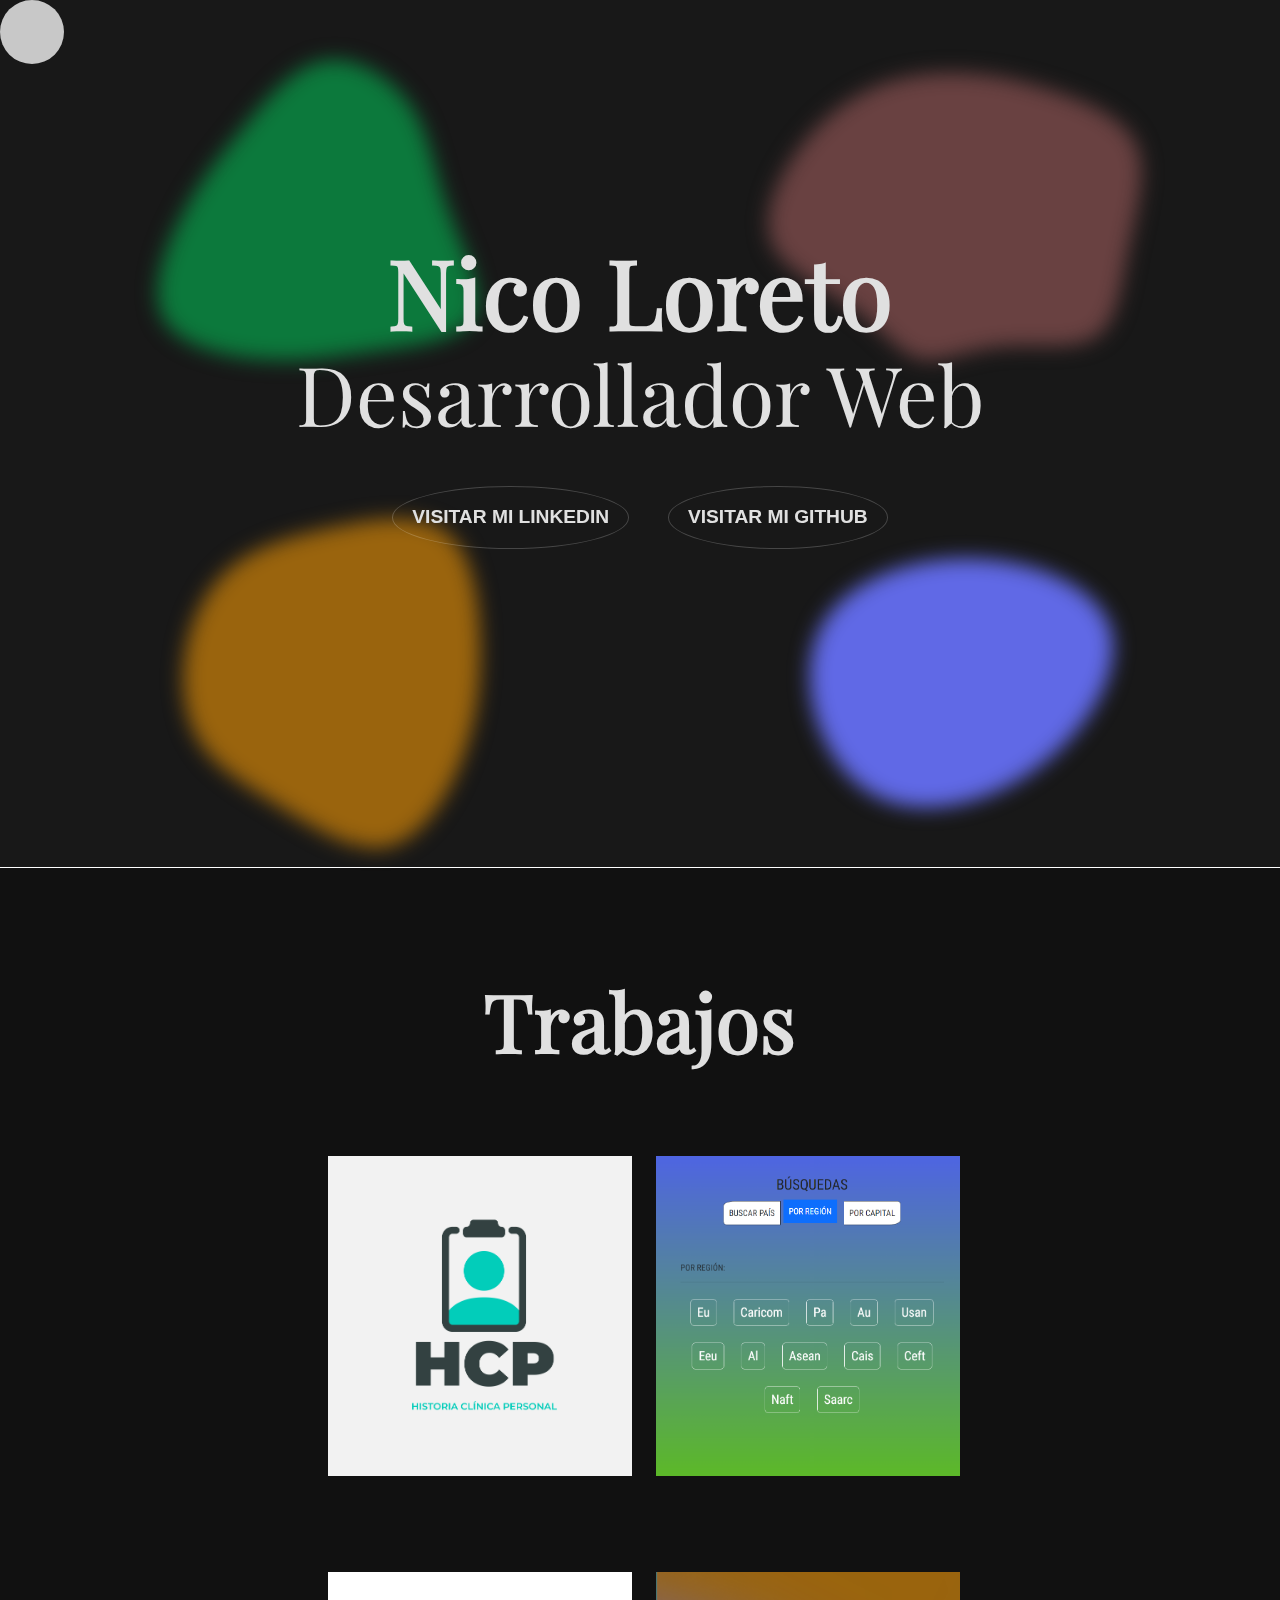
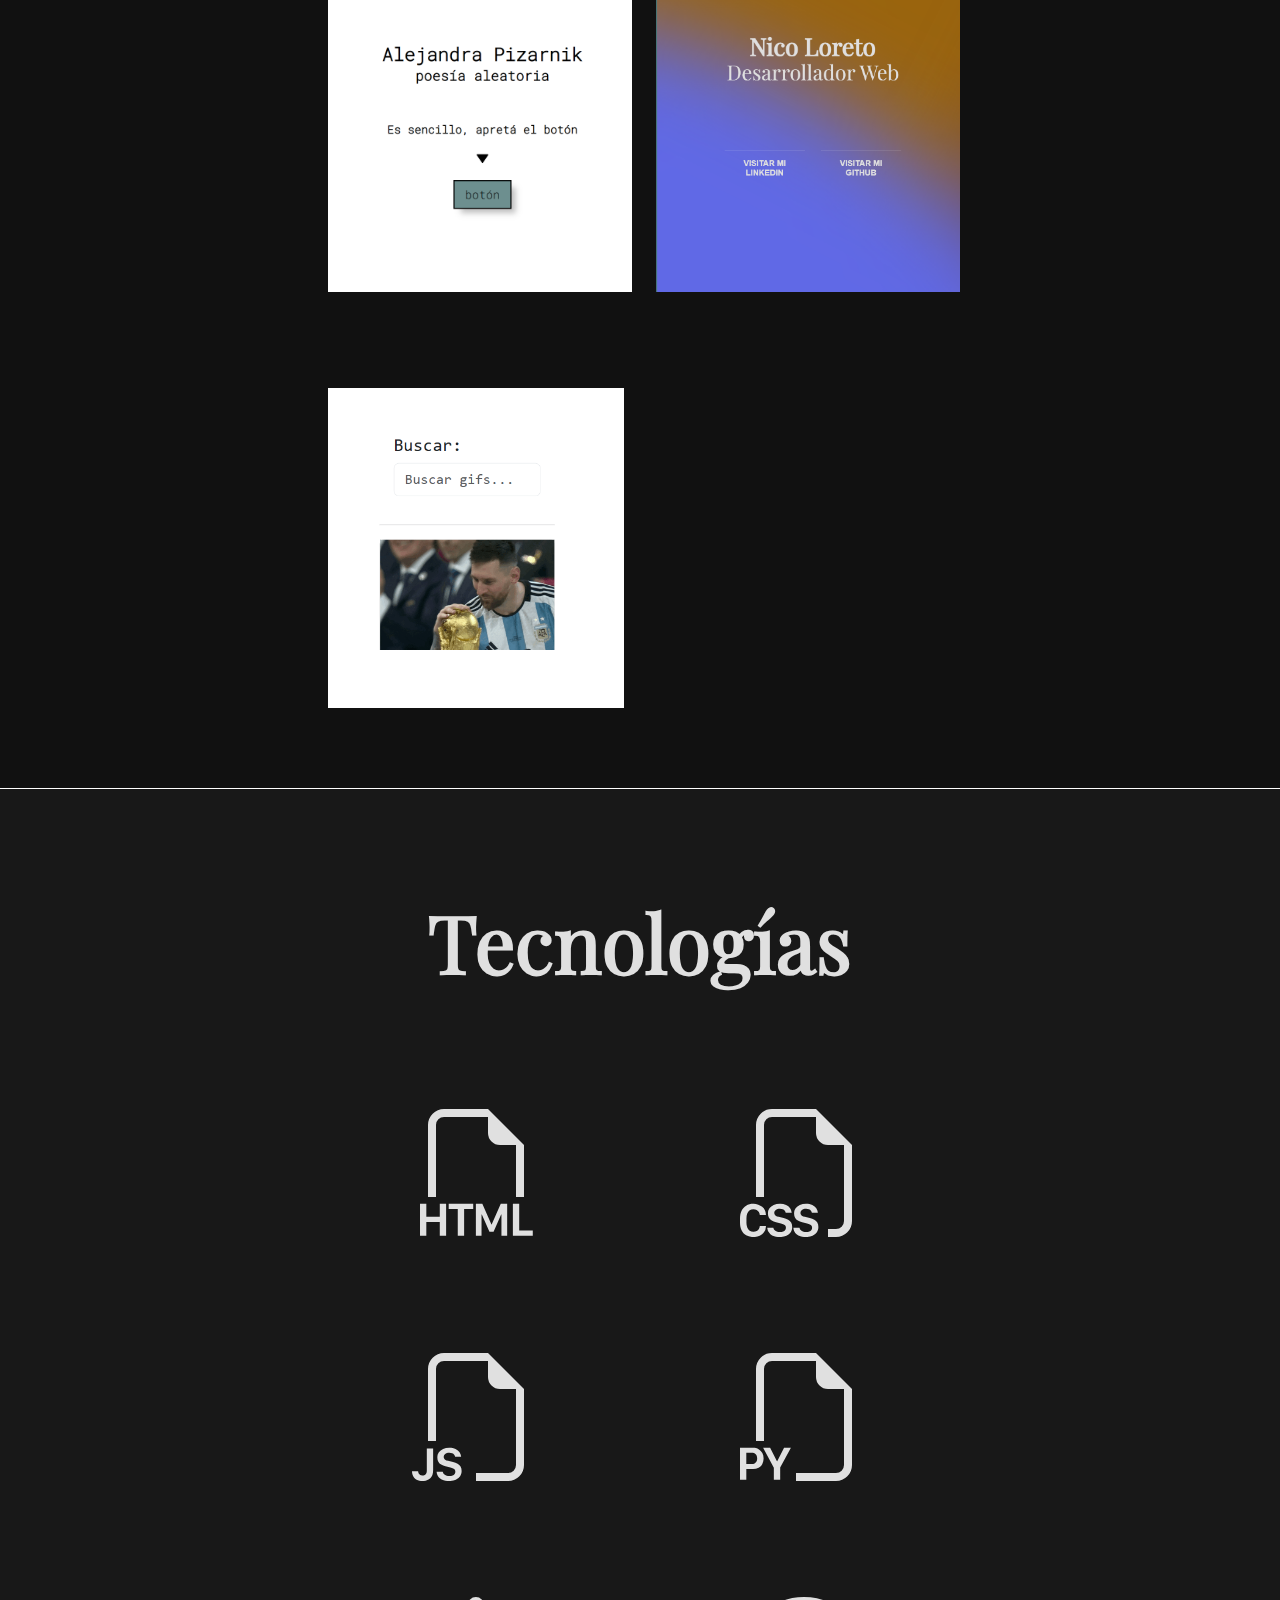
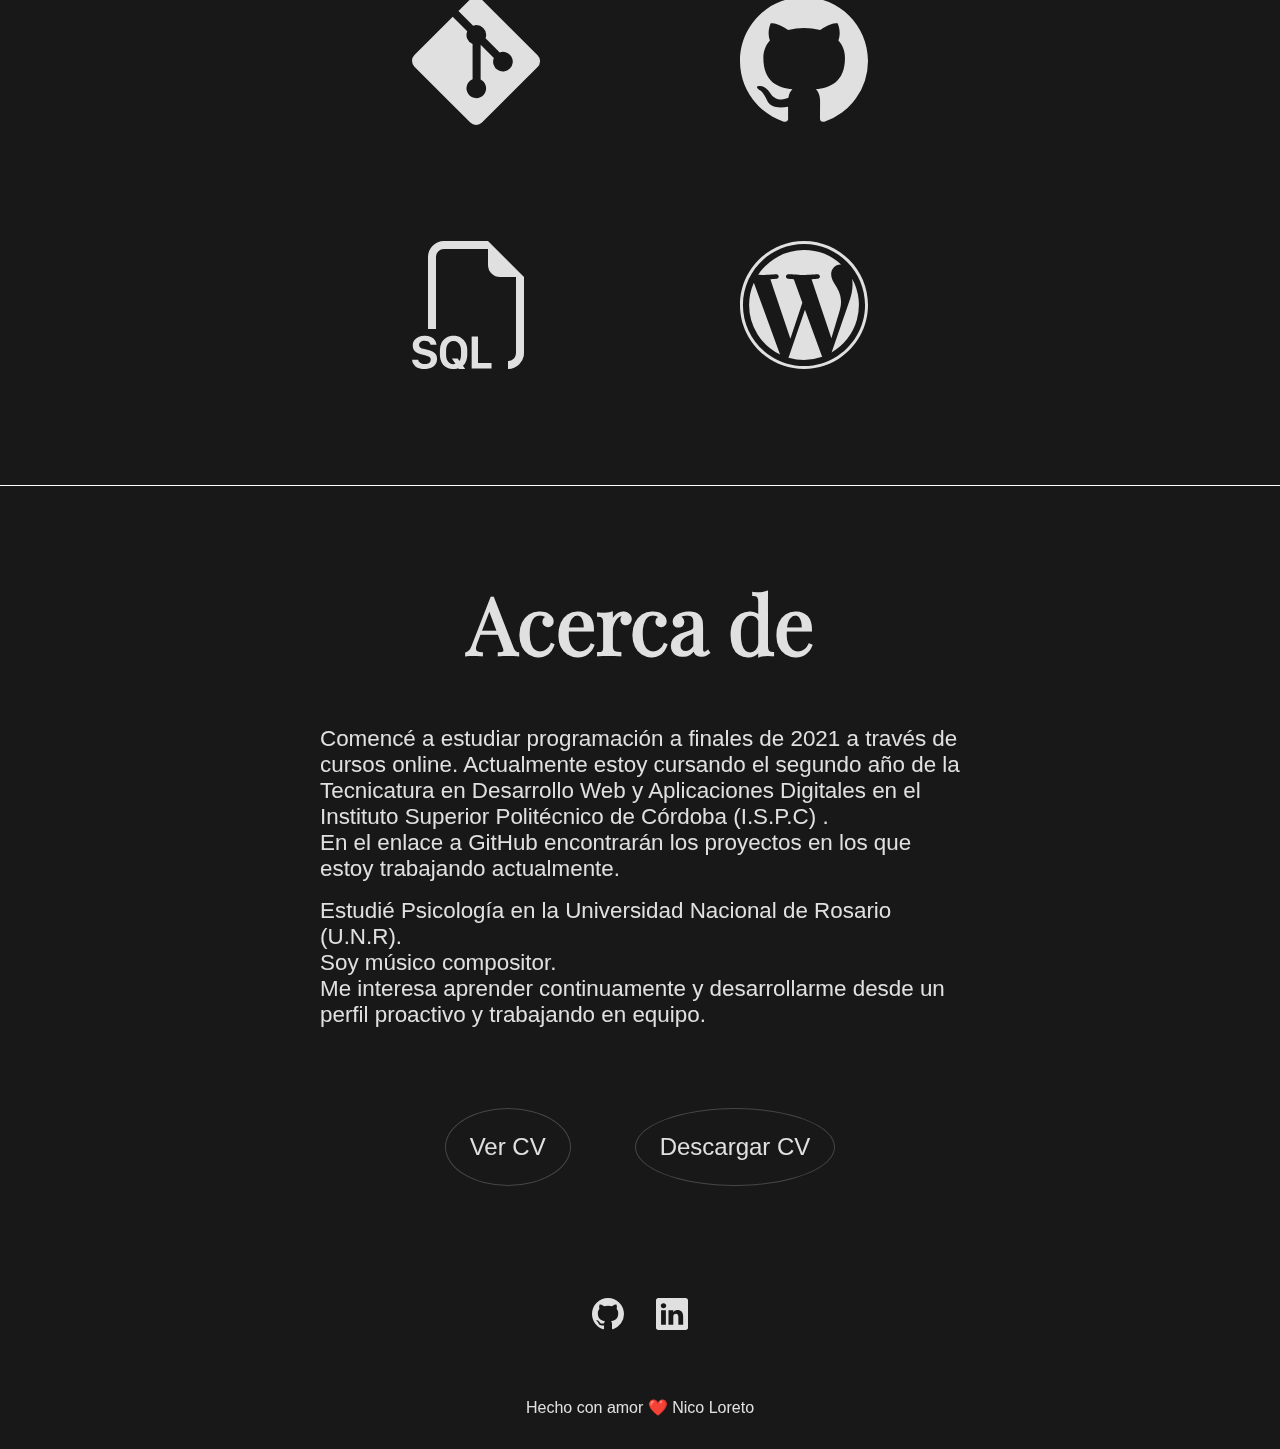
==== index.html @ 5bf40745 "corrijo link linkedIn" ====
<!DOCTYPE html>
<html lang="es">
<head>
    <meta charset="UTF-8">
    <meta http-equiv="X-UA-Compatible" content="IE=edge">
    <meta name="viewport" content="width=device-width, initial-scale=1.0">
    <link rel = "stylesheet" type = "text/css" href="estilos.css"> 
    <title>Nico Loreto | Portfolio profesional developer</title>
    <!--JQUERY-->
    <script defer src="jquery.js"></script>
    <script defer src="funciones.js"></script>
</head>
<div class="container"></div>
<body>
    
    <!--CURSOR-->
  <div id="cursor">
    
  </div>
    <div class="circulos">
        
        <!-- https://www.blobmaker.app/ -->
 
        <svg class = "circulo circulo1" viewBox="0 0 200 200" xmlns="http://www.w3.org/2000/svg">
            <path class = "path" d="M40.1,-53.2C48.8,-40.5,50.4,-24.9,56.7,-7.3C62.9,10.2,73.7,29.5,68.5,40.4C63.2,51.3,41.8,53.7,23.9,56.1C5.9,58.6,-8.6,61,-26,59.7C-43.4,58.4,-63.6,53.4,-69.9,41.1C-76.2,28.7,-68.5,9,-60.4,-6.1C-52.3,-21.1,-43.8,-31.5,-33.6,-43.9C-23.5,-56.3,-11.7,-70.7,2,-73C15.7,-75.4,31.5,-65.8,40.1,-53.2Z" transform="translate(100 100)" />
          </svg>
          <svg class = "circulo circulo2" viewBox="0 0 200 200" xmlns="http://www.w3.org/2000/svg">
            <path  class = "path" d="M41.4,-59.6C56.2,-54.8,72.7,-47.8,78.3,-35.7C83.8,-23.7,78.5,-6.6,75,10.1C71.6,26.9,70.2,43.2,60.4,49.7C50.7,56.1,32.6,52.7,17.8,54.1C3,55.5,-8.5,61.7,-17.8,59.5C-27.1,57.2,-34.3,46.6,-46.8,37.5C-59.4,28.5,-77.4,21.1,-83.1,9.4C-88.9,-2.4,-82.3,-18.5,-73.3,-31.5C-64.3,-44.5,-52.8,-54.4,-40.2,-60.2C-27.5,-66.1,-13.8,-67.9,-0.3,-67.5C13.3,-67.1,26.5,-64.5,41.4,-59.6Z" transform="translate(100 100)" />
          </svg>
          <svg class = "circulo circulo3" viewBox="0 0 200 200" xmlns="http://www.w3.org/2000/svg">
            <path class = "path" d="M55.2,-64.1C67.5,-55.4,70.8,-34.2,71.2,-15C71.7,4.2,69.4,21.5,62.6,38.8C55.8,56.1,44.4,73.4,29.8,76.4C15.2,79.3,-2.7,67.9,-18,58.4C-33.3,48.9,-46,41.4,-53.2,30.1C-60.5,18.9,-62.2,3.8,-59.7,-10.6C-57.2,-24.9,-50.5,-38.6,-39.9,-47.6C-29.2,-56.6,-14.6,-61.1,3.4,-65.1C21.4,-69.2,42.8,-72.9,55.2,-64.1Z" transform="translate(100 100)" />
          </svg>
          <svg class = "circulo circulo4" viewBox="0 0 200 200" xmlns="http://www.w3.org/2000/svg">
            <path  class = "path" d="M66.7,-21.2C73.2,-1.7,56.1,26,32.5,42.6C8.9,59.2,-21.1,64.8,-41.4,51.4C-61.8,38,-72.4,5.5,-63.8,-16.8C-55.3,-39.2,-27.7,-51.4,1.2,-51.8C30.1,-52.2,60.2,-40.8,66.7,-21.2Z" transform="translate(100 100)" />
          </svg>
    </div>
   
    <header class="header">
       
        <nav class="nav" id="nav">
            <ul class="ul">
                <li class="li"><a href="#Inicio" class="a" title="Inicio">Inicio</a></li>
                <li class="li"><a href="#Trabajos" class="a" title="Trabajos">Trabajos</a></li>
                <li class="li"><a href="#tecnologias" class="a" title="Tecnologías">Tecnologías</a></li>
                <li class="li"><a href="#acercade" class="a" title="Acerca de">Acerca de</a></li>
            </ul>
        </nav>
    </header>

    <!--MAIN-->
    
    <main class="main">

        <div class="seccion" id="Inicio">
           
            <seccion class="seccion info">
                <h2 class="h2">Nico Loreto
                    <h3 class="h3">Desarrollador Web</h3>
                </h2>
            <ul class="ul">
                
                <li class="li">
                    <a href="https://www.linkedin.com/in/nico-loreto-7b420a206" class="a" title="Linkedin" target="_blank">Visitar mi Linkedin</a>
                </li>
                <li class="li">
                    <a href="https://github.com/NicoLoreto" class="a" title="Github" target="_blank">Visitar mi Github</a>
                </li>
            </ul>
            </seccion>
        
        </div>
            <seccion class="seccion trabajos" id="Trabajos">
                <h2 class="h2">Trabajos</h2>
              
                <div class="grid">
                   
                    <article class="article">
                        <a class = "a" href="https://github.com/FrancoSer/ISPC_2do_semestre_2022" title="HCP" target="_blank">
                            <figure class="figure">
                                <img src="assets/HCP.jpg" alt="imagen - HCP" class="img img1" loading="lazy">
                            </figure>
                            <div class="titulo-descripcion">
                                <h4 class="h4">Historia Clínica Personal</h4>
                                <p class="p" id = "textoMayor">HCP es un software que permite visualizar, editar y 
                                    actualizar el historial clínico de un paciente por parte de un profesional de la salud</br>
                                    <!-- Brinda un servicio a la comunidad permitiendo al usuario un acceso ágil y seguro; 
                                    ampliando el alcance de la Ley 26.529 Derechos del paciente, historia clínica y
                                    consentimiento informado. -->
                                </p>
                            </div>
                        
                           
                        </a>
                    </article>

                    <article class="article">
                        <a class = "a" href="https://nicoloreto.github.io/PaisesApp/" title="Paises-App" target="_blank">
                            <figure class="figure">
                                <img src="assets/paisesApp.png" alt="imagen-Paises-App" class="img" loading="lazy">
                            </figure>
                            <div class="titulo-descripcion">
                                <h4 class="h4">Paises-App</h4>
                                <p class="p" id="gris">Aplicación para obtener información acerca de países; como el 
                                    código internacional, su densidad demográfica o sus países limítrofes. Consume la API de restcountries.com,
                                    fue desarrollada con Angular 15
                            .</p>
                            </div>
                        </a>
                    </article> 
                   
                    <article class="article">
                        <a class = "a" href="https://nicoloreto.github.io/textosAleatoriosDeAlejandraPizarnik.githube.io/" title="Poesía aleatoria" target="_blank">
                            <figure class="figure">
                                <img src="assets/poesia-resp.png" alt="imagen - Posía aleatoria" class="img" loading="lazy">
                            </figure>
                            <div class="titulo-descripcion">
                                <h4 class="h4">Poesía aleatoria</h4>
                                <p class="p">Página web destinada a arrojar textos aleatorios de la poeta argentina Alejandra Pizarnik</p>
                            </div>
                        </a>
                    </article> 
                    
                    <article class="article">
                        <a class = "a" href="https://nicoloreto.github.io/portfolio_dev/" title="Portfolio" target="_blank">
                            <figure class="figure">
                                <img src="assets/portfolio.png" alt="imagen - Portfolio" class="img" loading="lazy">
                            </figure>
                            <div class="titulo-descripcion" id = "">
                                <h4 class="h4" >Porfolio</h4>
                                <p class="p" id="trabajosCentrado">Estás en este proyecto ahora</p>
                            </div>
                        </a>
                    </article> 
                    <article class="article">
                        <a class = "a" href="https://nicoloreto.github.io/GifsApp/" title="Gifs-App" target="_blank">
                            <figure class="figure">
                                <img src="assets/gifs.png" alt="imagen-Gifs-App" class="img" loading="lazy">
                            </figure>
                            <div class="titulo-descripcion">
                                <h4 class="h4">Gifs-App</h4>
                                <p class="p" id="gris">Aplicación para buscar gifs y almacenarlos en un hitorial. Consume la API de 
                                    giphy.com. Fue desarrollada con Angular 15
                                </p>
                            </div>
                        </a>
                    </article> 
                    <!-- <article class="article">
                        <a class = "a" href="https://nicoloreto.github.io/NicoLoreto.ejerciciocalculadora/" title="Calculadora" target="_blank">
                            <figure class="figure">
                                <img src="assets/calculadora.png" alt="imagen - calculadora" class="img" loading="lazy">
                            </figure>
                            <div class="titulo-descripcion" id = "blanco">
                                <h4 class="h4">Calculadora</h4>
                                <p class="p" id = "textoMenor">Hecha con HTML, CSS y JS. Ejercicios de práctica</p>
                            </div>
                        </a>
                    </article>                           -->
            </div>
            </seccion>
            <!--tener cuidado con los nombres de clase, hay que poner
            los dos entre las comillas-->
            <seccion class="seccion tecnologias" id = "tecnologias">
                <h2 class="h2">Tecnologías</h2>
                <div class="grid">
                    <article class="article">
                        <a href="https://developer.mozilla.org/es/docs/Web/HTML" class="a" target="_blank">
                            <svg xmlns="http://www.w3.org/2000/svg" width="16" height="16" fill="currentColor" class="svg" viewBox="0 0 16 16">
                                <path fill-rule="evenodd" d="M14 4.5V11h-1V4.5h-2A1.5 1.5 0 0 1 9.5 3V1H4a1 1 0 0 0-1 1v9H2V2a2 2 0 0 1 2-2h5.5L14 4.5Zm-9.736 7.35v3.999h-.791v-1.714H1.79v1.714H1V11.85h.791v1.626h1.682V11.85h.79Zm2.251.662v3.337h-.794v-3.337H4.588v-.662h3.064v.662H6.515Zm2.176 3.337v-2.66h.038l.952 2.159h.516l.946-2.16h.038v2.661h.715V11.85h-.8l-1.14 2.596H9.93L8.79 11.85h-.805v3.999h.706Zm4.71-.674h1.696v.674H12.61V11.85h.79v3.325Z"/>
                            </svg>
                            <!-- HTML5 -->
                        </a>
                    </article>
                    <article class="article">
                        <a href="https://developer.mozilla.org/es/docs/Web/CSS" class="a"  target="_blank">
                            <svg xmlns="http://www.w3.org/2000/svg" width="16" height="16" fill="currentColor" class="svg" viewBox="0 0 16 16">
                                <path fill-rule="evenodd" d="M14 4.5V14a2 2 0 0 1-2 2h-1v-1h1a1 1 0 0 0 1-1V4.5h-2A1.5 1.5 0 0 1 9.5 3V1H4a1 1 0 0 0-1 1v9H2V2a2 2 0 0 1 2-2h5.5L14 4.5ZM3.397 14.841a1.13 1.13 0 0 0 .401.823c.13.108.289.192.478.252.19.061.411.091.665.091.338 0 .624-.053.859-.158.236-.105.416-.252.539-.44.125-.189.187-.408.187-.656 0-.224-.045-.41-.134-.56a1.001 1.001 0 0 0-.375-.357 2.027 2.027 0 0 0-.566-.21l-.621-.144a.97.97 0 0 1-.404-.176.37.37 0 0 1-.144-.299c0-.156.062-.284.185-.384.125-.101.296-.152.512-.152.143 0 .266.023.37.068a.624.624 0 0 1 .246.181.56.56 0 0 1 .12.258h.75a1.092 1.092 0 0 0-.2-.566 1.21 1.21 0 0 0-.5-.41 1.813 1.813 0 0 0-.78-.152c-.293 0-.551.05-.776.15-.225.099-.4.24-.527.421-.127.182-.19.395-.19.639 0 .201.04.376.122.524.082.149.2.27.352.367.152.095.332.167.539.213l.618.144c.207.049.361.113.463.193a.387.387 0 0 1 .152.326.505.505 0 0 1-.085.29.559.559 0 0 1-.255.193c-.111.047-.249.07-.413.07-.117 0-.223-.013-.32-.04a.838.838 0 0 1-.248-.115.578.578 0 0 1-.255-.384h-.765ZM.806 13.693c0-.248.034-.46.102-.633a.868.868 0 0 1 .302-.399.814.814 0 0 1 .475-.137c.15 0 .283.032.398.097a.7.7 0 0 1 .272.26.85.85 0 0 1 .12.381h.765v-.072a1.33 1.33 0 0 0-.466-.964 1.441 1.441 0 0 0-.489-.272 1.838 1.838 0 0 0-.606-.097c-.356 0-.66.074-.911.223-.25.148-.44.359-.572.632-.13.274-.196.6-.196.979v.498c0 .379.064.704.193.976.131.271.322.48.572.626.25.145.554.217.914.217.293 0 .554-.055.785-.164.23-.11.414-.26.55-.454a1.27 1.27 0 0 0 .226-.674v-.076h-.764a.799.799 0 0 1-.118.363.7.7 0 0 1-.272.25.874.874 0 0 1-.401.087.845.845 0 0 1-.478-.132.833.833 0 0 1-.299-.392 1.699 1.699 0 0 1-.102-.627v-.495ZM6.78 15.29a1.176 1.176 0 0 1-.111-.449h.764a.578.578 0 0 0 .255.384c.07.049.154.087.25.114.095.028.201.041.319.041.164 0 .301-.023.413-.07a.559.559 0 0 0 .255-.193.507.507 0 0 0 .085-.29.387.387 0 0 0-.153-.326c-.101-.08-.256-.144-.463-.193l-.618-.143a1.72 1.72 0 0 1-.539-.214 1 1 0 0 1-.351-.367 1.068 1.068 0 0 1-.123-.524c0-.244.063-.457.19-.639.127-.181.303-.322.527-.422.225-.1.484-.149.777-.149.304 0 .564.05.779.152.217.102.384.239.5.41.12.17.187.359.2.566h-.75a.56.56 0 0 0-.12-.258.624.624 0 0 0-.246-.181.923.923 0 0 0-.37-.068c-.216 0-.387.05-.512.152a.472.472 0 0 0-.184.384c0 .121.047.22.143.3a.97.97 0 0 0 .404.175l.621.143c.217.05.406.12.566.211.16.09.285.21.375.358.09.148.135.335.135.56 0 .247-.063.466-.188.656a1.216 1.216 0 0 1-.539.439c-.234.105-.52.158-.858.158-.254 0-.476-.03-.665-.09a1.404 1.404 0 0 1-.478-.252 1.13 1.13 0 0 1-.29-.375Z"/>
                              </svg>
                              <!-- CSS3 -->
                        </a>
                    </article>
                    <article class="article">
                        <a href="https://developer.mozilla.org/es/docs/Web/JavaScript" class="a"  target="_blank">
                            <svg xmlns="http://www.w3.org/2000/svg" width="16" height="16" fill="currentColor" class="svg" viewBox="0 0 16 16">
                                <path fill-rule="evenodd" d="M14 4.5V14a2 2 0 0 1-2 2H8v-1h4a1 1 0 0 0 1-1V4.5h-2A1.5 1.5 0 0 1 9.5 3V1H4a1 1 0 0 0-1 1v9H2V2a2 2 0 0 1 2-2h5.5L14 4.5ZM3.186 15.29a1.176 1.176 0 0 1-.111-.449h.765a.578.578 0 0 0 .255.384c.07.049.153.087.249.114.095.028.202.041.319.041.164 0 .302-.023.413-.07a.559.559 0 0 0 .255-.193.507.507 0 0 0 .085-.29.387.387 0 0 0-.153-.326c-.101-.08-.255-.144-.462-.193l-.619-.143a1.72 1.72 0 0 1-.539-.214 1.001 1.001 0 0 1-.351-.367 1.068 1.068 0 0 1-.123-.524c0-.244.063-.457.19-.639.127-.181.303-.322.528-.422.224-.1.483-.149.776-.149.305 0 .564.05.78.152.216.102.383.239.5.41.12.17.186.359.2.566h-.75a.56.56 0 0 0-.12-.258.624.624 0 0 0-.247-.181.923.923 0 0 0-.369-.068c-.217 0-.388.05-.513.152a.472.472 0 0 0-.184.384c0 .121.048.22.143.3a.97.97 0 0 0 .405.175l.62.143c.218.05.406.12.566.211.16.09.285.21.375.358.09.148.135.335.135.56 0 .247-.063.466-.188.656a1.216 1.216 0 0 1-.539.439c-.234.105-.52.158-.858.158-.254 0-.476-.03-.665-.09a1.404 1.404 0 0 1-.478-.252 1.13 1.13 0 0 1-.29-.375Zm-3.104-.033A1.32 1.32 0 0 1 0 14.791h.765a.576.576 0 0 0 .073.27.499.499 0 0 0 .454.246c.19 0 .33-.055.422-.164.092-.11.138-.265.138-.466v-2.745h.79v2.725c0 .44-.119.774-.357 1.005-.236.23-.564.345-.984.345a1.59 1.59 0 0 1-.569-.094 1.145 1.145 0 0 1-.407-.266 1.14 1.14 0 0 1-.243-.39Z"/>
                              </svg>
                              <!--JavaScript-->
                        </a>
                    </article>
                    <article class="article">
                        <a href="https://developer.mozilla.org/es/docs/Glossary/Python" class="a"  target="_blank">
                            <svg xmlns="http://www.w3.org/2000/svg" width="16" height="16" fill="currentColor" class="svg" viewBox="0 0 16 16">
                                <path fill-rule="evenodd" d="M14 4.5V14a2 2 0 0 1-2 2H7v-1h5a1 1 0 0 0 1-1V4.5h-2A1.5 1.5 0 0 1 9.5 3V1H4a1 1 0 0 0-1 1v9H2V2a2 2 0 0 1 2-2h5.5L14 4.5ZM0 11.85h1.6c.289 0 .533.06.732.179.201.117.355.276.46.477.105.201.158.427.158.677 0 .25-.054.476-.16.677-.106.199-.26.357-.464.474a1.452 1.452 0 0 1-.732.173H.79v1.342H0V11.85Zm2.06 1.714a.795.795 0 0 0 .085-.381c0-.227-.062-.4-.185-.521-.123-.122-.294-.182-.513-.182H.788v1.406h.66a.794.794 0 0 0 .374-.082.574.574 0 0 0 .238-.24Zm2.963.75v1.535H4.23v-1.52L2.89 11.85h.876l.853 1.696h.032l.856-1.696h.855l-1.339 2.464Z"/>
                              </svg>
                              <!-- Python -->
                        </a>
                    </article>
                    <article class="article">
                        <a href="https://developer.mozilla.org/es/docs/Glossary/Git" class="a"  target="_blank">
                            <svg xmlns="http://www.w3.org/2000/svg" width="16" height="16" fill="currentColor" class="svg" viewBox="0 0 16 16">
                                <path d="M15.698 7.287 8.712.302a1.03 1.03 0 0 0-1.457 0l-1.45 1.45 1.84 1.84a1.223 1.223 0 0 1 1.55 1.56l1.773 1.774a1.224 1.224 0 0 1 1.267 2.025 1.226 1.226 0 0 1-2.002-1.334L8.58 5.963v4.353a1.226 1.226 0 1 1-1.008-.036V5.887a1.226 1.226 0 0 1-.666-1.608L5.093 2.465l-4.79 4.79a1.03 1.03 0 0 0 0 1.457l6.986 6.986a1.03 1.03 0 0 0 1.457 0l6.953-6.953a1.031 1.031 0 0 0 0-1.457"/>
                              </svg>
                              <!-- >GIT -->
                        </a>
                    </article>
                    <article class="article">
                        <a href="https://conociendogithub.readthedocs.io/en/latest/data/introduccion/#:~:text=GitHub%20es%20una%20plataforma%20de%20desarrollo%20colaborativo%20de,de%20forma%20privada%2C%20creando%20una%20cuenta%20de%20pago." class="a"  target="_blank">
                            <svg xmlns="http://www.w3.org/2000/svg" width="16" height="16" fill="currentColor" class="svg" viewBox="0 0 16 16">
                                <path d="M8 0C3.58 0 0 3.58 0 8c0 3.54 2.29 6.53 5.47 7.59.4.07.55-.17.55-.38 0-.19-.01-.82-.01-1.49-2.01.37-2.53-.49-2.69-.94-.09-.23-.48-.94-.82-1.13-.28-.15-.68-.52-.01-.53.63-.01 1.08.58 1.23.82.72 1.21 1.87.87 2.33.66.07-.52.28-.87.51-1.07-1.78-.2-3.64-.89-3.64-3.95 0-.87.31-1.59.82-2.15-.08-.2-.36-1.02.08-2.12 0 0 .67-.21 2.2.82.64-.18 1.32-.27 2-.27.68 0 1.36.09 2 .27 1.53-1.04 2.2-.82 2.2-.82.44 1.1.16 1.92.08 2.12.51.56.82 1.27.82 2.15 0 3.07-1.87 3.75-3.65 3.95.29.25.54.73.54 1.48 0 1.07-.01 1.93-.01 2.2 0 .21.15.46.55.38A8.012 8.012 0 0 0 16 8c0-4.42-3.58-8-8-8z"/>
                            </svg>
                            <!-- GITHUB -->
                        </a>
                    </article>
                    <article class="article">
                        <a href="https://developer.mozilla.org/es/docs/Glossary/SQL" class="a"  target="_blank">
                            <svg xmlns="http://www.w3.org/2000/svg" width="16" height="16" fill="currentColor" class="svg" viewBox="0 0 16 16">
                                <path fill-rule="evenodd" d="M14 4.5V14a2 2 0 0 1-2 2v-1a1 1 0 0 0 1-1V4.5h-2A1.5 1.5 0 0 1 9.5 3V1H4a1 1 0 0 0-1 1v9H2V2a2 2 0 0 1 2-2h5.5L14 4.5ZM0 14.841a1.129 1.129 0 0 0 .401.823c.13.108.288.192.478.252s.411.091.665.091c.338 0 .624-.053.858-.158.237-.106.416-.252.54-.44a1.17 1.17 0 0 0 .187-.656c0-.224-.045-.41-.135-.56a1 1 0 0 0-.375-.357 2.027 2.027 0 0 0-.565-.21l-.621-.144a.97.97 0 0 1-.405-.176.369.369 0 0 1-.143-.299c0-.156.061-.284.184-.384.125-.101.296-.152.513-.152.143 0 .266.022.37.068a.624.624 0 0 1 .245.181.56.56 0 0 1 .12.258h.75a1.092 1.092 0 0 0-.199-.566 1.21 1.21 0 0 0-.5-.41 1.813 1.813 0 0 0-.78-.152c-.293 0-.552.05-.776.15-.225.099-.4.24-.528.421-.127.182-.19.395-.19.639 0 .201.04.376.123.524.082.149.199.27.351.367.153.095.332.167.54.213l.618.144c.207.049.36.113.462.193a.387.387 0 0 1 .153.325c0 .11-.029.207-.085.29A.558.558 0 0 1 2 15.31c-.111.047-.249.07-.413.07-.117 0-.224-.013-.32-.04a.835.835 0 0 1-.248-.115.579.579 0 0 1-.255-.384H0Zm6.878 1.489-.507-.739c.176-.162.31-.362.401-.6.092-.239.138-.507.138-.806v-.501c0-.371-.07-.693-.208-.967a1.495 1.495 0 0 0-.589-.636c-.256-.15-.561-.225-.917-.225-.351 0-.656.075-.914.225-.256.149-.453.36-.592.636a2.138 2.138 0 0 0-.205.967v.5c0 .37.069.691.205.965.139.273.336.485.592.636a1.8 1.8 0 0 0 .914.222 1.8 1.8 0 0 0 .6-.1l.294.422h.788ZM4.262 14.2v-.522c0-.246.038-.456.114-.63a.91.91 0 0 1 .325-.398.885.885 0 0 1 .495-.138c.192 0 .357.046.495.138a.88.88 0 0 1 .325.398c.077.174.115.384.115.63v.522c0 .164-.018.312-.053.445-.035.13-.087.244-.155.34l-.106-.14-.105-.147h-.733l.451.65a.638.638 0 0 1-.251.047.872.872 0 0 1-.487-.147.916.916 0 0 1-.32-.404 1.67 1.67 0 0 1-.11-.644Zm3.986 1.057h1.696v.674H7.457v-3.999h.79v3.325Z"/>
                              </svg>
                              <!-- SQL -->
                        </a>
                    </article>
                    <article class="article">
                        <a href="https://institutocajasol.com/que-es-wordpress-y-como-funciona/" class="a"  target="_blank">
                            <svg xmlns="http://www.w3.org/2000/svg" width="16" height="16" fill="currentColor" class="svg" viewBox="0 0 16 16">
                                <path d="M12.633 7.653c0-.848-.305-1.435-.566-1.892l-.08-.13c-.317-.51-.594-.958-.594-1.48 0-.63.478-1.218 1.152-1.218.02 0 .039.002.058.003l.031.003A6.838 6.838 0 0 0 8 1.137 6.855 6.855 0 0 0 2.266 4.23c.16.005.313.009.442.009.717 0 1.828-.087 1.828-.087.37-.022.414.521.044.565 0 0-.371.044-.785.065l2.5 7.434 1.5-4.506-1.07-2.929c-.369-.022-.719-.065-.719-.065-.37-.022-.326-.588.043-.566 0 0 1.134.087 1.808.087.718 0 1.83-.087 1.83-.087.37-.022.413.522.043.566 0 0-.372.043-.785.065l2.48 7.377.684-2.287.054-.173c.27-.86.469-1.495.469-2.046zM1.137 8a6.864 6.864 0 0 0 3.868 6.176L1.73 5.206A6.837 6.837 0 0 0 1.137 8z"/>
                                <path d="M6.061 14.583 8.121 8.6l2.109 5.78c.014.033.03.064.049.094a6.854 6.854 0 0 1-4.218.109zm7.96-9.876c.03.219.047.453.047.706 0 .696-.13 1.479-.522 2.458l-2.096 6.06a6.86 6.86 0 0 0 2.572-9.224z"/>
                                <path fill-rule="evenodd" d="M0 8c0-4.411 3.589-8 8-8 4.41 0 8 3.589 8 8s-3.59 8-8 8c-4.411 0-8-3.589-8-8zm.367 0c0 4.209 3.424 7.633 7.633 7.633 4.208 0 7.632-3.424 7.632-7.633C15.632 3.79 12.208.367 8 .367 3.79.367.367 3.79.367 8z"/>
                              </svg>
                              <!-- WordrPress -->
                        </a>
                    </article>
                </div>
            </seccion>
          
            <seccion class="seccion acercade" id="acercade">
                <h2 class="h2">Acerca de</h2>
                    <p class="p">
                        
                        Comencé a estudiar programación a finales de 2021 a través de cursos online.
                        Actualmente estoy cursando el segundo año de la Tecnicatura en Desarrollo Web y Aplicaciones Digitales en el Instituto Superior Politécnico 
                        de Córdoba (I.S.P.C) . </br> 
                        En el enlace a GitHub encontrarán los proyectos en los que estoy trabajando actualmente.</p> 

                    <p class="p">

                        Estudié Psicología en la Universidad Nacional de Rosario (U.N.R).</br> 
                        Soy músico compositor.</br> 
                        Me interesa aprender continuamente y desarrollarme desde un perfil proactivo y trabajando en equipo.

                    </p>
                    <div class="cv">
                        <a link="Nicolás-Loreto" href="00-Nicolás-Loreto.pdf" class="a" target="_blank">Ver CV</a>
                        <a download="Desarrollador Frontend - Nicolás-Loreto" href="00-Nicolás-Loreto.pdf" class="a">Descargar CV</a>
                    </div>
                <ul class="redessociales">
                                <li class="li">
                        <a href="https://github.com/NicoLoreto" class="a" title="Github" target="_blank" rel="noopener noreference">
                            <!--traigo de bootstraps icons los iconos-->
                            <svg xmlns="http://www.w3.org/2000/svg" width="16" height="16" fill="currentColor" class="svg" viewBox="0 0 16 16">
                                <path d="M8 0C3.58 0 0 3.58 0 8c0 3.54 2.29 6.53 5.47 7.59.4.07.55-.17.55-.38 0-.19-.01-.82-.01-1.49-2.01.37-2.53-.49-2.69-.94-.09-.23-.48-.94-.82-1.13-.28-.15-.68-.52-.01-.53.63-.01 1.08.58 1.23.82.72 1.21 1.87.87 2.33.66.07-.52.28-.87.51-1.07-1.78-.2-3.64-.89-3.64-3.95 0-.87.31-1.59.82-2.15-.08-.2-.36-1.02.08-2.12 0 0 .67-.21 2.2.82.64-.18 1.32-.27 2-.27.68 0 1.36.09 2 .27 1.53-1.04 2.2-.82 2.2-.82.44 1.1.16 1.92.08 2.12.51.56.82 1.27.82 2.15 0 3.07-1.87 3.75-3.65 3.95.29.25.54.73.54 1.48 0 1.07-.01 1.93-.01 2.2 0 .21.15.46.55.38A8.012 8.012 0 0 0 16 8c0-4.42-3.58-8-8-8z"/>
                              </svg>
                        </a>
                    </li>
                    <li class="li">
                        <a href="https://www.linkedin.com/in/nico-loreto/" class="a" title="Linkedin" target="_blank" rel="noopener noreference">
                            <svg xmlns="http://www.w3.org/2000/svg" width="16" height="16" fill="currentColor" class="svg" viewBox="0 0 16 16">
                                <path d="M0 1.146C0 .513.526 0 1.175 0h13.65C15.474 0 16 .513 16 1.146v13.708c0 .633-.526 1.146-1.175 1.146H1.175C.526 16 0 15.487 0 14.854V1.146zm4.943 12.248V6.169H2.542v7.225h2.401zm-1.2-8.212c.837 0 1.358-.554 1.358-1.248-.015-.709-.52-1.248-1.342-1.248-.822 0-1.359.54-1.359 1.248 0 .694.521 1.248 1.327 1.248h.016zm4.908 8.212V9.359c0-.216.016-.432.08-.586.173-.431.568-.878 1.232-.878.869 0 1.216.662 1.216 1.634v3.865h2.401V9.25c0-2.22-1.184-3.252-2.764-3.252-1.274 0-1.845.7-2.165 1.193v.025h-.016a5.54 5.54 0 0 1 .016-.025V6.169h-2.4c.03.678 0 7.225 0 7.225h2.4z"/>
                              </svg>
                        </a>
                    </li>
                </ul>
                
            </seccion>
           
    </main>

    <!--FOOTER-->

    <footer class="footer">
        <span class="span">
            <p class="p">Hecho con amor ❤️ <a href = "#Inicio">Nico Loreto</a></p>
        </span>
       
    </footer>
    
</body>
</div>
</html>
---- estilos.css ----
@font-face {
    font-family:Playfair Display;
    src: url(./fonts/PlayfairDisplay-Regular.ttf);
}:root {
    --blanco: #e0e0e0;
    --blanco-2: rgba(255,255,255,.2);
    --negro: #181818;
    --negro-5: rgba(0, 0, 0, 0.5);
    --negro-7: rgba(0, 0, 0, 0.75);
    --tipo-titular:'Playfair Display', serif;
    --tipo-principal:'Inter', sans-serif;
  }
  
  /*para cambiar a modo dark o light*/
  @media screen and (prefers-color-scheme:light){
    :root {
      --blanco: #181818;
      --blanco-2: rgba(0,0,0,.2);
      --negro: #e0e0e0;
      --negro-5: rgba(255, 255, 255, 0.5);
      --negro-7: rgba(255, 255, 255, 0.75);
    }
  }


*{
    margin: 0;
    padding: 0;
    border: 0;
    /*para el responsive, que no aparezca el
    scroll horizontal*/
    box-sizing: border-box;
    /*Alinea la línea base del elemento con la línea base del padre. 
    La línea base de algunos elementos reemplazados (en-US), como <textarea> no está especificado en la 
    especificación HTML, que significa que su comportamiento puede cambiar en un navegador u otro.*/
    vertical-align: baseline;
}

img, figure{
    max-width: 100%;
    width: 100%;
    display: flex;
    object-fit: cover;
    object-position: center center;
}

a{
    /*para que no aparezca la manito*/
    cursor: none;
    display: block;
    text-decoration: none;
    color: inherit;
    transition: all .5s ease;
    animation: aparecer1 3s ease 1 backwards;
    /* background: red; */

}

/* video{
    max-width: 100%;
    width: 100%;
    display: flex;
    object-fit: cover;
    object-position: center center;

} */

p a{
    display: inline;
}

li{
    list-style-type: none;
}

/* table,
tr,
td{
    border-collapse: collapse;
    border-spacing: 0;
} */

html{
    scroll-behavior: smooth;
}

h1,
h2,
h3,
h4,
h5,
h6{
    /*Hace que el elemento al cual se aplica tome el valor calculado de la propiedad de su elemento padre.*/
    color: inherit;
    font-weight: inherit;
    font-size: inherit;
}

form, buttom,
input,
textarea,
select{
    font-family: inherit;
    font-size: inherit;
    -webkit-hyphens: auto;
            hyphens: auto;
    background-color: transparent;
    display: flex;
    color: inherit;          
}

body{
    /*para que no aparezca la flecha del cursor*/
    cursor: none;
    font-family: var(--tipo-principal);
    font-size: 100%;
    min-height: 100vh;
    background-color: var(--blanco);
    color: #e0e0e0;
    font-smooth: always;
    -webkit-font-smoothing: antialiased;
    -moz-osx-font-smoothing: grayscale;
}

/*FONDO CIRCULOS*/

.container{
    display: flex;
    /*para que los elementos puedan moverse*/
    flex-wrap: wrap;
}
.circulos{
    /*posicion fija*/
    position:fixed;
    width: 100%;
    height: 100%;
    top: 0;
    left: 0;
  
    /*Cuando varios elementos se superponen, los elementos 
    con mayor valor 
    z-index cubren aquellos con menor valor.*/
    z-index: 1;
    animation:circulo 20s linear infinite both;
}
.circulos .circulo{
    /*en la pag https://www.blobmaker.app/ puedo amrar y 
    usar los svg como quiera
    y copiar el codigo*/
    position:absolute;
    width: 50%;
    height: 50%;
    filter: blur(10px);
    animation:circulo 100s linear infinite both;
    z-index: 0;

}

.circulos .circulo1{
    top: 0%;
    left: 0%;
    
    }
  

.circulos .circulo1 .path{
/*agrego fill para darle color*/
fill: rgb(12, 121, 60);
}



.circulos .circulo2 .path{
fill: rgb(105, 65, 65);
}
.circulos .circulo2{
top: 0%;
right: 0%;
}
.circulos .circulo3 .path{
fill: rgb(154, 100, 13);
}

.circulos .circulo3{
bottom: 0%;
left: 0%;
}
.circulos .circulo4 .path{
fill: rgb(96, 105, 230);
}
.circulos .circulo4{
bottom: 0%;
right: 0%; 
}



.header{
    display: none;
    /* width: 100%;
    /*nunca usar altura si no es una posiscion absoluta
    nunca en porcentaje
    usar minimo de altura*/
    min-height: 1rem;
    /*background: lightskyblue;*/
    /*con padding agrego espacio entre los elementos
    1 por arriba y por abajo y 2 por cada lateral*/
    padding: 0;
    margin: 0;
    /*para alinear uno al lado del otro anado flex*/
    flex-flow: row wrap;
    /* con space - between todo el espacio disponible se coloca entre el 
    primer y el último artículo, empujando ambos artículos hacia los bordes 
    opuestos del contenedor.*/
    justify-content: center;
    align-items: center;
    text-align: center;
    z-index: 3;
    position: relative;
}
/* .header .h1{
    background: lightgrey;
    
} */
.header .a{
    /* border-bottom: .1px solid #e0e0e0; */
    padding: .7rem;
    font-weight: 300;
    font-size: .8rem;

}

.header .a:hover{
    /* border-bottom: .4px solid #e0e0e0; */
    font-weight: 600;
}
.nav {
    
    background:rgba(8, 7, 7, 0.881);
    padding: .4rem;
   
    text-transform: uppercase;
}

.menu-flexible{ 
    width: 100%;
    
    /* menu fijo en pantalla */
    position: fixed;
    background:rgba(8, 7, 7, 0.653);
    /* pegado a la parte superior */
    top: 0; 
}

.header .ul{
    display: flex;
    flex-flow: row wrap;
    /* con space - between todo el espacio disponible se coloca entre el primer y el último artículo, empujando ambos artículos hacia los bordes opuestos del contenedor.*/
    justify-content: space-between;
    align-items: center;
    
}
.header .ul .li{
    /*margen por lado de 1em*/
    list-style: none; /* Quitamos los marcadores */
    margin: 0 1em;
    /*background: rgb(153, 207, 153);*/
    
}


/*MAIN*/

.main{
    
    /*hago un margin para que se separe*/
    margin: 0 0 0em;
    text-align: center;
    position: relative;
    z-index: 2;
}
.seccion{
    
    /*vh se usa para el tamano de la pantalla*/
    min-height: 80vh;
    
    /*separo con margin*/
    /*margin: 1em 0;*/
    text-align: center;
    display: flex;
    flex-flow: column wrap;
    justify-content: center;
    align-items: center;
    padding: 2em;
}
.seccion .ul{
    
    margin: 2em 0 0;
    display: flex;
    flex-flow: row wrap;
    justify-content: center;
    align-items: center;
}
.seccion .ul .li{
    
    margin: 0 1em;
}
.seccion .ul .li .a{
    /*subrayo por encima*/
    border: 1px solid rgb(255,255,255,.2);
    border-radius: 50%;
    
    /*redondeo*/
    /*border-radius: 50%;*/
    /*border: 1px solid rgb(0,0,0,.2);*/
    padding: 1em 1em 1em;
    text-transform: uppercase;
    font-weight: 600;
    /*Permite definir la transición entre dos estados de 
    un elemento. Hay diferentes estados que pueden ser definidos 
    utilizando pseudo-clases (en-US) como :hover o :active o 
    aplicado dinámicamente usando JavaScript.*/
   
}

/*que la segunda etiqueta a haga una animacion distinta, que entre
mas tarde
notar que con ul>:nth-child(2) me refiero al segundo hijo
de ul, es decir el segundo li con etiqueta a*/

.seccion .ul>:nth-child(2) .a{
    animation-delay: 1s;
}


/*cuando entre el mouse pasara esto*/
.seccion .ul .li .a:hover{
   border-color: #e0e0e0;
   border: 1px solid #e0e0e0;
  
   

}
.seccion .h2{
    
    color: #e0e0e0;
    font-family: var(--tipo-titular);
    font-size: 5em;
    /*negrita*/
    font-weight: 600;
    line-height: 1em;
    /*hace efectors de photoshop*/
    /*mix-blend-mode: multiply;*/
    
    
    
}
.seccion .h3{
    font-family: var(--tipo-titular);
    font-size: 4.3em;
    /*que aparezca una letra por vez*/
    /*animation: escribiendo 5s steps(36, end);*/
    
}
.seccion .info{
    margin-top: .2rem; 
    font-size: 1.2em;
    /*aparecer de abajo hacia arriba*/
    animation: aparecer1 2s ease 1 both;
}

.seccion .p{
    
}
.seccion .grid{
    max-width: 40em;
    width: 90%;
    
    display: grid;
    margin: 2em 0 ;
    grid-template-columns: repeat(auto-fit, minmax(15rem, 1fr));
    /*separar uno del otro*/
    gap: 1em;
    
    
}
.seccion .article{
    margin: auto;
    width: 100%;
    
    min-height: 20vh;
    display: flex;
    flex-flow: column nowrap;
    justify-content: center;
    align-items: center;
    position: relative;
    /*para que no sobrepase cuando haga el efecto traslate*/
    overflow: hidden;
    
}
.seccion .a{}
.seccion .img{
    margin: 4rem .5rem 1rem .5rem;
    width: 30rem;
    height: 20rem;
    justify-content: center;
    align-items: center;
    
    
}

.seccion .titulo-descripcion{
    /* background: red; */
    width: 100%;
    height: 100%;
    /* margin: 0rem;
    margin-bottom: 0;
    padding: 0; */
    background-color: rgb(255,255,255,rgba(0, 0, 0, 0.5));
    position: absolute;
    bottom: 0;
    left: 0;
    top: 0;
    
    display: flex;
    flex-flow: row wrap;
    justify-content: center;
    align-items: center;
    text-align: center;



    /*filtro la imagen*/
    backdrop-filter: blur(1rem);
    /*opacidad*/
    opacity: 0;
    transition: all .5s ease;
    color: rgb(22, 15, 15);
    /* font-size: 1.5em;
    text-transform: uppercase; */
    /* margin-bottom: 3rem; */
    
    /*efecto en el eje X para generear movimiento*/
    /*transform: translateX(100%);*/

    /*efecto de adentro para afuera con scale,
    para evitar el fail translateZ que siempre este en 1*/

    transform: translateZ(1) scale(1.2);
}

.seccion .h4{
    width: 100%;
    margin-top: 7rem;
    display: flex;
    text-align: center;
    justify-content: center;
    align-items: center;
    padding-bottom: 0rem;
    font-size: 1.5em;
    text-transform: uppercase;
    
}

.seccion .titulo-descripcion .p{
    display: flex;
    text-align:center;
    align-items:center;
    margin-bottom: 5rem;
    padding: 1rem;    
    width: 100%;
    /* background: gray; */
    /* mix-blend-mode:multiply; */
    text-transform:uppercase;
    font-size: .8rem;
    line-height: 1.2rem
    
}

#blanco{
    color: white;
    
}

#gris{
    color:#181818;
    text-align: center;
    align-items: center;
}

#textoMayor{
    margin-bottom: 4rem;
    text-transform:uppercase;
    font-size: .8rem;
    line-height: 1.2rem
    
}

#trabajosCentrado{
    text-align: center;
    justify-content: center;
   
}

.seccion .article:hover .titulo-descripcion{
    opacity: 1;
    /*transform: translateX(0%);*/
    transform: translateZ(1) scale(1);

}

.grid .article .a:hover .h4{
    opacity: 1;
    /*transform: translateX(0%);*/
    transform: translateZ(1) scale(1);

}

.trabajos{
    margin-top: 5em;
    border-bottom: 1px solid white;
    border-top: 1px solid white;
    background-color: rgba(8, 7, 7, 0.411);
    text-align: center;
    justify-content: center;
    align-items: center;
}
.trabajos .h2{
    
    margin-top: 5rem;
    color: inherit;
   
    
}

.tecnologias{
    border-bottom: 1px solid white;
    text-align: center;
    justify-content: center;
    align-items: center;
   
}
.tecnologias .svg{
    margin: 3rem;
    width: 8rem;
    height: 8rem;
}

.tecnologias .h2{
    margin-top: 5rem;
    margin-bottom: 3rem
}

.tecnologias .h4 {
    color: #e0e0e0;
    text-transform: uppercase;
    text-align: center;
    align-items: center;
    justify-content: center;
    margin-bottom: 0rem;
}

.formacion{
    border-bottom: 1px solid white;
}
.formacion .h2{
    margin-top: 4rem;
    margin-bottom: 4rem;
}
.formacion .p{
    max-width: 40rem;
    
    /*alineo a la izquierda*/
    text-align: left;
    
    /*arriba, a la derecha, abajo, a la izquierda*/
    margin: 0 0 1rem;
    font-size: 1.4em;
    justify-content: center;
    align-items: center;
}
.acercade{
    justify-content: center;
    align-items: center;
    text-align: center;
}
.acercade .h2{
    margin-top: 4rem;
    margin-bottom: 4rem;

}
.acercade .p{
    max-width: 40rem;
    
    /*alineo a la izquierda*/
    text-align: left;
    
    /*arriba, a la derecha, abajo, a la izquierda*/
    margin: 0 0 1rem;
    font-size: 1.4em;
    justify-content: center;
    align-items: center;
}
.acercade .redessociales{
    margin: 5rem 0 0 0;
    width: 100%;
 
    list-style: none;
    display: flex;
    flex-flow: row wrap;
    justify-content: center;
    align-items: center;
}
.acercade .li{
    margin: 0 1em;
   
}

.acercade .svg{
    width: 2em;
    height: 2em;
    
    
}

.footer{
    
    /*padding por arriba y por abajo*/
    padding: 2em 0;
    text-align: center;
    z-index: 2;
    position: relative;
   
    
}


  /*ANIMACION*/
    
  @keyframes circulo{
    from{
        transform:rotate(0deg) scale(3);
    }
    to{
        transform:rotate(360deg) scale(3);
    }
}

@keyframes aparecer1{
    from{
        opacity: 0;
        transform: translateY(50%);
    }
    to{
        opacity: 1;
        transform: translateY(0%)
    }
}

#cursor{
    /*fixed hace que un elemento se coloque respecto al 
    viewport, Le dices dónde posicionarse al elemento, y se queda 
    ahí mientras el usuario hace scroll. El elemento no 
    conserva su espacio en el flujo, todo el espacio que 
    tuviera 
    reservado ese elemento desaparece. ↕️↔️ top, right, bottom, left*/
    position: fixed;
    width: 4rem;
    height: 4rem;
    background: #e0e0e0;
    left: 0;
    top: 0;
    z-index: 4;
    /*establece bajo qué circunstancias (si las hay) 
    un elemento gráfico particular 
    puede convertirse en el objetivo de los eventos de puntero.*/
    pointer-events: none;
    border-radius: 50%;
    /*cambia el color cuando cambia el color detras*/
    mix-blend-mode:difference;
}

/*agrego .mini para con js achicar el cursor cuando pasa por
un enlace*/

/*prestar atencion que vayan pegados*/
#cursor.mini{
    transform: scale(0.4);
    /*que hace ease?
        ease-in comenzará la animación lentamente y 
        finalizará a toda velocidad.
        ease-out iniciará la animación a toda velocidad, luego 
        terminará lentamente.
        ease-in-out comenzará lentamente, será más rápido en el 
        medio de la animación y luego terminará lentamente.
        ease es como easy-in-out, excepto que comienza ligeramente
        más rápido de lo que termina.
        linear no usa relajación.*/
    transition: all .1s linear;
}

.cv{

    display: flex;
}

.cv .a{
    margin: 2rem;
    justify-content: center;
    align-items: center;
    
    margin-top: 4rem;
    font-size: 1.5rem;
    border: 1px solid rgb(255,255,255,.2);
    border-radius: 50%;
    padding: 1.5rem;
    
}

.cv .a:hover{
    background-color: #e0e0e0;
    color: #181818;
    border-color: #e0e0e0;
    border: 1px solid #e0e0e0;
  
}

@media (max-width: 920px){
    body{
        cursor:auto;
    }
    #cursor{
        display: none;
    }
    a{
        cursor:pointer;
    }
    .header .nav{
        padding: .2rem;
    }
    .header .a{
        font-size: .5rem;
        
        padding: .4rem;
    }
    .trabajos .h2{
        margin-top: 5rem;
        margin-bottom: 3rem;
    }
    .acercade .p{
        font-size: 1.5rem;
    }

    .acercade .svg{
        width: 6em;
        height: 6em;
        
    }
    .seccion{
        font-size: .5em;
        
    }
    .seccion .info{
        margin-bottom: 7rem;
    }
    .seccion .img{
    height: 25rem;
       margin: 1rem 0 1rem 0;
    }
    .seccion .ul{
        margin-top: 5rem;
    }
    .seccion .ul .li{
        width: 10rem;
        font-size: 1rem;
        margin-top: 3rem;
        
    }
    .seccion .h4{
        text-align: center;
        justify-content: center;
        align-items: center;
        font-size: 1.8rem;
        margin-bottom: 3rem;
    }
    .tecnologias .h4{
        margin-bottom: 0rem;

    }


    .tecnologias .grid{

        min-width: 90%;;
        display: grid;
        grid-template-columns: repeat(auto-fit, minmax(7rem, 1fr));
        gap: 1rem;



    }
    .tecnologias .svg{
        width: 4rem;
        height: 4rem;
    }

    .cv{
        display: grid;
    }

}

/* @media only screen and (min-width: 820px)and (max-width: 1023px){
    .info{
        height: 65rem;
    }
}

@media only screen and (min-width: 1280px) and (max-width: 1919px){
    .info{
        height: 35rem;
    }
}



@media only screen and (min-width: 1920px){
    .info{
        height: 59rem;
    }
} */








/*@keyframes escribiendo{
	from{width:100%}
	to{width:0}
}
/*EM y REM TEORIA
1 em es igual a 16px
pero em siempre hereda del elemento padre
es decir que si el hijo de un primer contenedor usa 1em
va a ser en relacion al em que uso su elento padre
si en el primer contenedor se uso 1em (=== a 16px)
en su hijo 1em sera ==== a 32px*
es mejor para tipografias.
rem no tiene en cuenta al elemento padre,
asiq sera siempre igual a 16px
es mejor para margenes*/
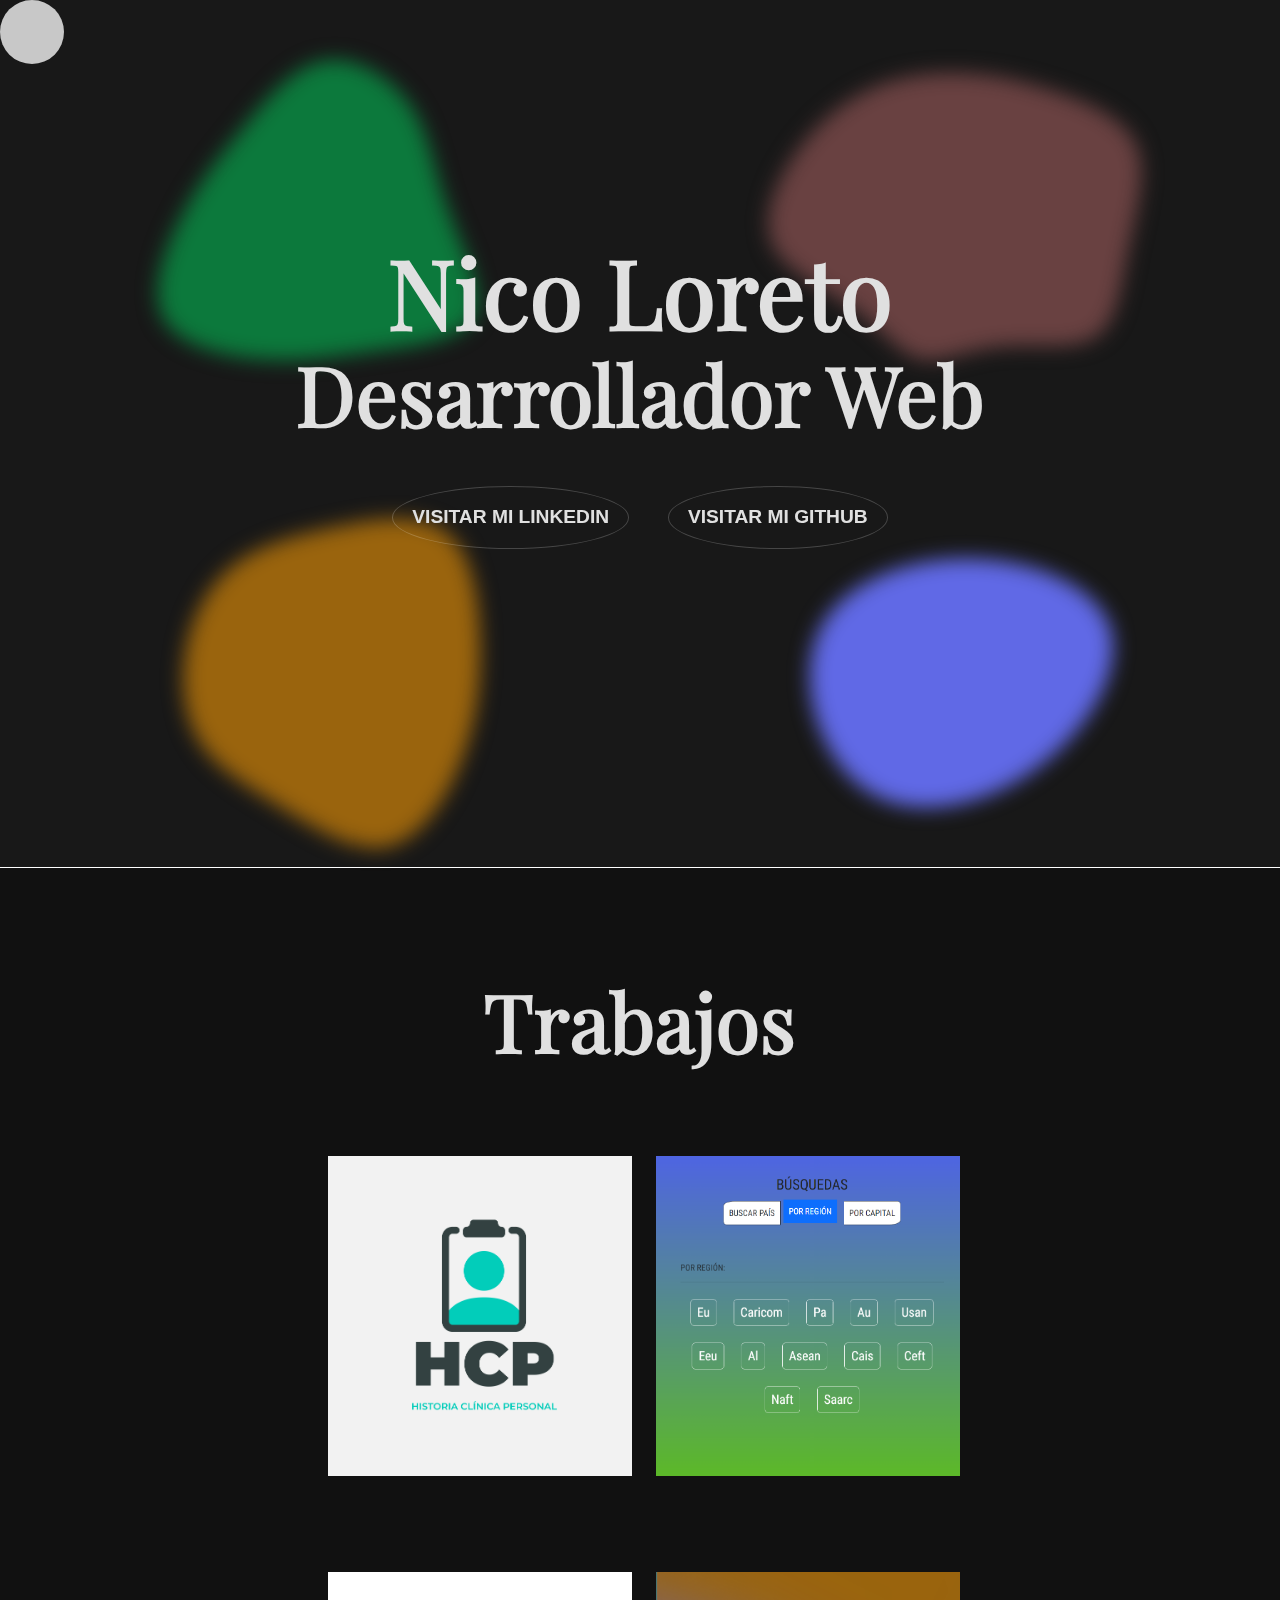
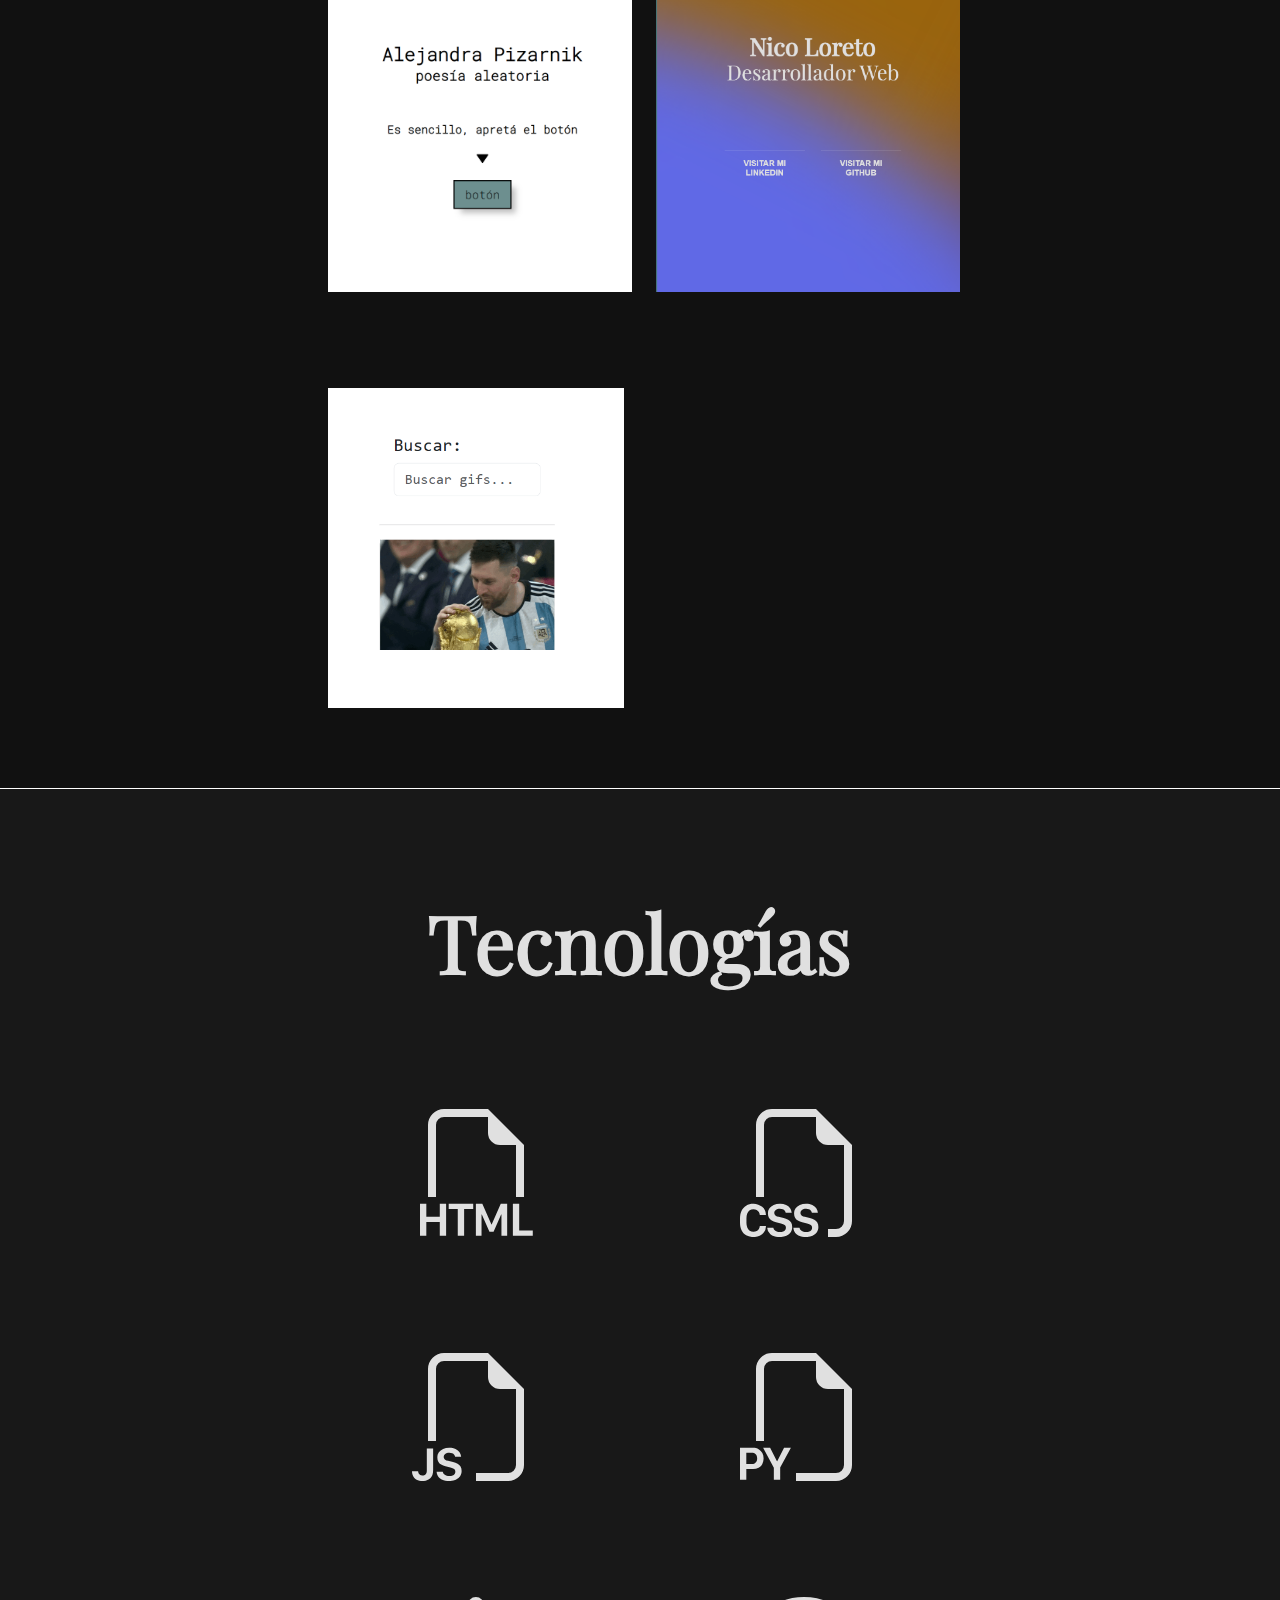
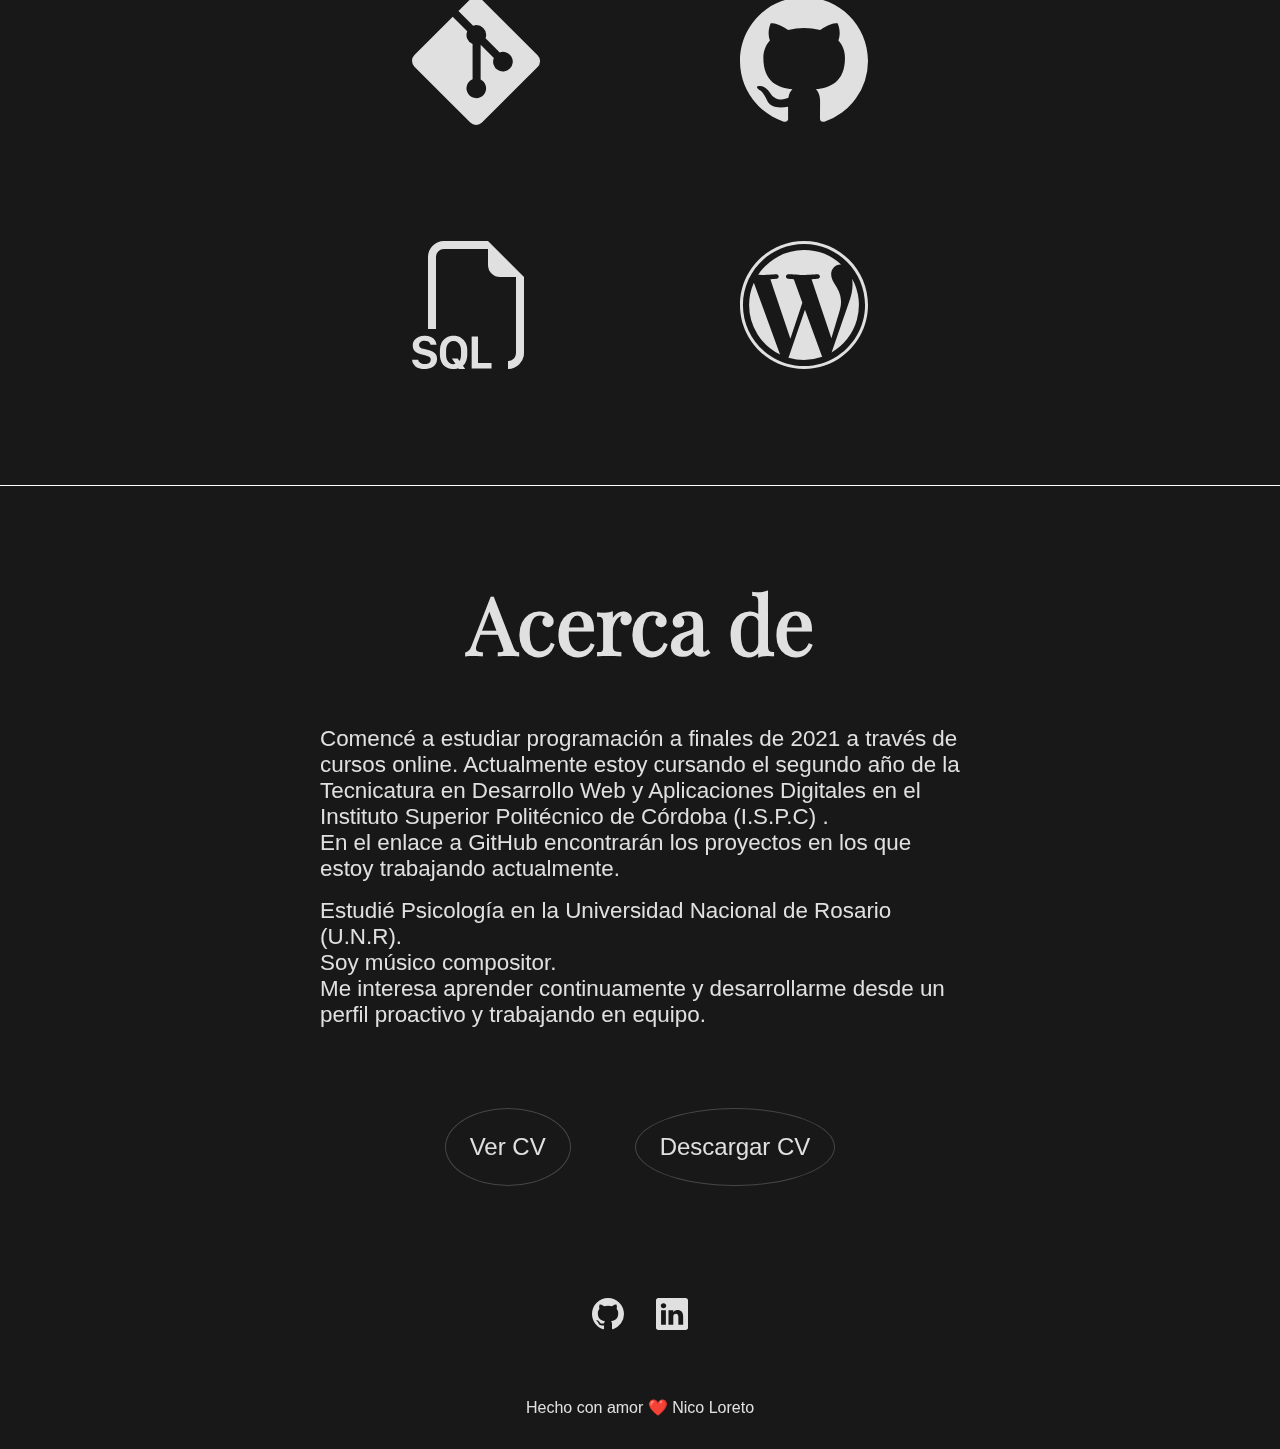
==== commit 85f0618d: "minificacion html" ====
--- a/index.html
+++ b/index.html
@@ -84,9 +84,7 @@
                                 <h4 class="h4">Historia Clínica Personal</h4>
                                 <p class="p" id = "textoMayor">HCP es un software que permite visualizar, editar y 
                                     actualizar el historial clínico de un paciente por parte de un profesional de la salud</br>
-                                    <!-- Brinda un servicio a la comunidad permitiendo al usuario un acceso ágil y seguro; 
-                                    ampliando el alcance de la Ley 26.529 Derechos del paciente, historia clínica y
-                                    consentimiento informado. -->
+                                  
                                 </p>
                             </div>
                         
@@ -145,21 +143,9 @@
                             </div>
                         </a>
                     </article> 
-                    <!-- <article class="article">
-                        <a class = "a" href="https://nicoloreto.github.io/NicoLoreto.ejerciciocalculadora/" title="Calculadora" target="_blank">
-                            <figure class="figure">
-                                <img src="assets/calculadora.png" alt="imagen - calculadora" class="img" loading="lazy">
-                            </figure>
-                            <div class="titulo-descripcion" id = "blanco">
-                                <h4 class="h4">Calculadora</h4>
-                                <p class="p" id = "textoMenor">Hecha con HTML, CSS y JS. Ejercicios de práctica</p>
-                            </div>
-                        </a>
-                    </article>                           -->
             </div>
             </seccion>
-            <!--tener cuidado con los nombres de clase, hay que poner
-            los dos entre las comillas-->
+
             <seccion class="seccion tecnologias" id = "tecnologias">
                 <h2 class="h2">Tecnologías</h2>
                 <div class="grid">
@@ -255,7 +241,7 @@
                 <ul class="redessociales">
                                 <li class="li">
                         <a href="https://github.com/NicoLoreto" class="a" title="Github" target="_blank" rel="noopener noreference">
-                            <!--traigo de bootstraps icons los iconos-->
+    
                             <svg xmlns="http://www.w3.org/2000/svg" width="16" height="16" fill="currentColor" class="svg" viewBox="0 0 16 16">
                                 <path d="M8 0C3.58 0 0 3.58 0 8c0 3.54 2.29 6.53 5.47 7.59.4.07.55-.17.55-.38 0-.19-.01-.82-.01-1.49-2.01.37-2.53-.49-2.69-.94-.09-.23-.48-.94-.82-1.13-.28-.15-.68-.52-.01-.53.63-.01 1.08.58 1.23.82.72 1.21 1.87.87 2.33.66.07-.52.28-.87.51-1.07-1.78-.2-3.64-.89-3.64-3.95 0-.87.31-1.59.82-2.15-.08-.2-.36-1.02.08-2.12 0 0 .67-.21 2.2.82.64-.18 1.32-.27 2-.27.68 0 1.36.09 2 .27 1.53-1.04 2.2-.82 2.2-.82.44 1.1.16 1.92.08 2.12.51.56.82 1.27.82 2.15 0 3.07-1.87 3.75-3.65 3.95.29.25.54.73.54 1.48 0 1.07-.01 1.93-.01 2.2 0 .21.15.46.55.38A8.012 8.012 0 0 0 16 8c0-4.42-3.58-8-8-8z"/>
                               </svg>
--- a/estilos.css
+++ b/estilos.css
@@ -27,12 +27,7 @@
     margin: 0;
     padding: 0;
     border: 0;
-    /*para el responsive, que no aparezca el
-    scroll horizontal*/
     box-sizing: border-box;
-    /*Alinea la línea base del elemento con la línea base del padre. 
-    La línea base de algunos elementos reemplazados (en-US), como <textarea> no está especificado en la 
-    especificación HTML, que significa que su comportamiento puede cambiar en un navegador u otro.*/
     vertical-align: baseline;
 }
 
@@ -45,25 +40,15 @@
 }
 
 a{
-    /*para que no aparezca la manito*/
     cursor: none;
     display: block;
     text-decoration: none;
     color: inherit;
     transition: all .5s ease;
     animation: aparecer1 3s ease 1 backwards;
-    /* background: red; */
-
-}
-
-/* video{
-    max-width: 100%;
-    width: 100%;
-    display: flex;
-    object-fit: cover;
-    object-position: center center;
-
-} */
+
+}
+
 
 p a{
     display: inline;
@@ -73,25 +58,14 @@
     list-style-type: none;
 }
 
-/* table,
-tr,
-td{
-    border-collapse: collapse;
-    border-spacing: 0;
-} */
 
 html{
     scroll-behavior: smooth;
 }
 
-h1,
-h2,
-h3,
-h4,
 h5,
 h6{
-    /*Hace que el elemento al cual se aplica tome el valor calculado de la propiedad de su elemento padre.*/
-    color: inherit;
+   
     font-weight: inherit;
     font-size: inherit;
 }
@@ -110,7 +84,6 @@
 }
 
 body{
-    /*para que no aparezca la flecha del cursor*/
     cursor: none;
     font-family: var(--tipo-principal);
     font-size: 100%;
@@ -126,27 +99,19 @@
 
 .container{
     display: flex;
-    /*para que los elementos puedan moverse*/
     flex-wrap: wrap;
 }
 .circulos{
-    /*posicion fija*/
     position:fixed;
     width: 100%;
     height: 100%;
     top: 0;
     left: 0;
-  
-    /*Cuando varios elementos se superponen, los elementos 
-    con mayor valor 
-    z-index cubren aquellos con menor valor.*/
     z-index: 1;
     animation:circulo 20s linear infinite both;
 }
 .circulos .circulo{
-    /*en la pag https://www.blobmaker.app/ puedo amrar y 
-    usar los svg como quiera
-    y copiar el codigo*/
+    /*https://www.blobmaker.app/ */
     position:absolute;
     width: 50%;
     height: 50%;
@@ -197,33 +162,18 @@
 
 .header{
     display: none;
-    /* width: 100%;
-    /*nunca usar altura si no es una posiscion absoluta
-    nunca en porcentaje
-    usar minimo de altura*/
     min-height: 1rem;
-    /*background: lightskyblue;*/
-    /*con padding agrego espacio entre los elementos
-    1 por arriba y por abajo y 2 por cada lateral*/
     padding: 0;
     margin: 0;
-    /*para alinear uno al lado del otro anado flex*/
     flex-flow: row wrap;
-    /* con space - between todo el espacio disponible se coloca entre el 
-    primer y el último artículo, empujando ambos artículos hacia los bordes 
-    opuestos del contenedor.*/
     justify-content: center;
     align-items: center;
     text-align: center;
     z-index: 3;
     position: relative;
 }
-/* .header .h1{
-    background: lightgrey;
-    
-} */
+
 .header .a{
-    /* border-bottom: .1px solid #e0e0e0; */
     padding: .7rem;
     font-weight: 300;
     font-size: .8rem;
@@ -231,7 +181,6 @@
 }
 
 .header .a:hover{
-    /* border-bottom: .4px solid #e0e0e0; */
     font-weight: 600;
 }
 .nav {
@@ -244,27 +193,22 @@
 
 .menu-flexible{ 
     width: 100%;
-    
-    /* menu fijo en pantalla */
     position: fixed;
     background:rgba(8, 7, 7, 0.653);
-    /* pegado a la parte superior */
     top: 0; 
 }
 
 .header .ul{
     display: flex;
     flex-flow: row wrap;
-    /* con space - between todo el espacio disponible se coloca entre el primer y el último artículo, empujando ambos artículos hacia los bordes opuestos del contenedor.*/
     justify-content: space-between;
     align-items: center;
     
 }
 .header .ul .li{
-    /*margen por lado de 1em*/
-    list-style: none; /* Quitamos los marcadores */
+
+    list-style: none; 
     margin: 0 1em;
-    /*background: rgb(153, 207, 153);*/
     
 }
 
@@ -273,7 +217,6 @@
 
 .main{
     
-    /*hago un margin para que se separe*/
     margin: 0 0 0em;
     text-align: center;
     position: relative;
@@ -281,11 +224,8 @@
 }
 .seccion{
     
-    /*vh se usa para el tamano de la pantalla*/
+
     min-height: 80vh;
-    
-    /*separo con margin*/
-    /*margin: 1em 0;*/
     text-align: center;
     display: flex;
     flex-flow: column wrap;
@@ -306,34 +246,19 @@
     margin: 0 1em;
 }
 .seccion .ul .li .a{
-    /*subrayo por encima*/
+
     border: 1px solid rgb(255,255,255,.2);
     border-radius: 50%;
-    
-    /*redondeo*/
-    /*border-radius: 50%;*/
-    /*border: 1px solid rgb(0,0,0,.2);*/
     padding: 1em 1em 1em;
     text-transform: uppercase;
     font-weight: 600;
-    /*Permite definir la transición entre dos estados de 
-    un elemento. Hay diferentes estados que pueden ser definidos 
-    utilizando pseudo-clases (en-US) como :hover o :active o 
-    aplicado dinámicamente usando JavaScript.*/
-   
-}
-
-/*que la segunda etiqueta a haga una animacion distinta, que entre
-mas tarde
-notar que con ul>:nth-child(2) me refiero al segundo hijo
-de ul, es decir el segundo li con etiqueta a*/
+
+}
 
 .seccion .ul>:nth-child(2) .a{
     animation-delay: 1s;
 }
 
-
-/*cuando entre el mouse pasara esto*/
 .seccion .ul .li .a:hover{
    border-color: #e0e0e0;
    border: 1px solid #e0e0e0;
@@ -346,11 +271,8 @@
     color: #e0e0e0;
     font-family: var(--tipo-titular);
     font-size: 5em;
-    /*negrita*/
     font-weight: 600;
     line-height: 1em;
-    /*hace efectors de photoshop*/
-    /*mix-blend-mode: multiply;*/
     
     
     
@@ -358,14 +280,11 @@
 .seccion .h3{
     font-family: var(--tipo-titular);
     font-size: 4.3em;
-    /*que aparezca una letra por vez*/
-    /*animation: escribiendo 5s steps(36, end);*/
     
 }
 .seccion .info{
     margin-top: .2rem; 
     font-size: 1.2em;
-    /*aparecer de abajo hacia arriba*/
     animation: aparecer1 2s ease 1 both;
 }
 
@@ -379,7 +298,6 @@
     display: grid;
     margin: 2em 0 ;
     grid-template-columns: repeat(auto-fit, minmax(15rem, 1fr));
-    /*separar uno del otro*/
     gap: 1em;
     
     
@@ -394,7 +312,6 @@
     justify-content: center;
     align-items: center;
     position: relative;
-    /*para que no sobrepase cuando haga el efecto traslate*/
     overflow: hidden;
     
 }
@@ -410,12 +327,9 @@
 }
 
 .seccion .titulo-descripcion{
-    /* background: red; */
+
     width: 100%;
     height: 100%;
-    /* margin: 0rem;
-    margin-bottom: 0;
-    padding: 0; */
     background-color: rgb(255,255,255,rgba(0, 0, 0, 0.5));
     position: absolute;
     bottom: 0;
@@ -427,24 +341,11 @@
     justify-content: center;
     align-items: center;
     text-align: center;
-
-
-
-    /*filtro la imagen*/
     backdrop-filter: blur(1rem);
-    /*opacidad*/
+
     opacity: 0;
     transition: all .5s ease;
     color: rgb(22, 15, 15);
-    /* font-size: 1.5em;
-    text-transform: uppercase; */
-    /* margin-bottom: 3rem; */
-    
-    /*efecto en el eje X para generear movimiento*/
-    /*transform: translateX(100%);*/
-
-    /*efecto de adentro para afuera con scale,
-    para evitar el fail translateZ que siempre este en 1*/
 
     transform: translateZ(1) scale(1.2);
 }
@@ -469,8 +370,6 @@
     margin-bottom: 5rem;
     padding: 1rem;    
     width: 100%;
-    /* background: gray; */
-    /* mix-blend-mode:multiply; */
     text-transform:uppercase;
     font-size: .8rem;
     line-height: 1.2rem
@@ -504,14 +403,12 @@
 
 .seccion .article:hover .titulo-descripcion{
     opacity: 1;
-    /*transform: translateX(0%);*/
     transform: translateZ(1) scale(1);
 
 }
 
 .grid .article .a:hover .h4{
     opacity: 1;
-    /*transform: translateX(0%);*/
     transform: translateZ(1) scale(1);
 
 }
@@ -569,11 +466,7 @@
 }
 .formacion .p{
     max-width: 40rem;
-    
-    /*alineo a la izquierda*/
     text-align: left;
-    
-    /*arriba, a la derecha, abajo, a la izquierda*/
     margin: 0 0 1rem;
     font-size: 1.4em;
     justify-content: center;
@@ -590,12 +483,9 @@
 
 }
 .acercade .p{
+
     max-width: 40rem;
-    
-    /*alineo a la izquierda*/
     text-align: left;
-    
-    /*arriba, a la derecha, abajo, a la izquierda*/
     margin: 0 0 1rem;
     font-size: 1.4em;
     justify-content: center;
@@ -624,8 +514,7 @@
 }
 
 .footer{
-    
-    /*padding por arriba y por abajo*/
+
     padding: 2em 0;
     text-align: center;
     z-index: 2;
@@ -658,12 +547,7 @@
 }
 
 #cursor{
-    /*fixed hace que un elemento se coloque respecto al 
-    viewport, Le dices dónde posicionarse al elemento, y se queda 
-    ahí mientras el usuario hace scroll. El elemento no 
-    conserva su espacio en el flujo, todo el espacio que 
-    tuviera 
-    reservado ese elemento desaparece. ↕️↔️ top, right, bottom, left*/
+  
     position: fixed;
     width: 4rem;
     height: 4rem;
@@ -671,31 +555,17 @@
     left: 0;
     top: 0;
     z-index: 4;
-    /*establece bajo qué circunstancias (si las hay) 
-    un elemento gráfico particular 
-    puede convertirse en el objetivo de los eventos de puntero.*/
+
     pointer-events: none;
     border-radius: 50%;
-    /*cambia el color cuando cambia el color detras*/
+
     mix-blend-mode:difference;
 }
 
-/*agrego .mini para con js achicar el cursor cuando pasa por
-un enlace*/
-
-/*prestar atencion que vayan pegados*/
+
 #cursor.mini{
     transform: scale(0.4);
-    /*que hace ease?
-        ease-in comenzará la animación lentamente y 
-        finalizará a toda velocidad.
-        ease-out iniciará la animación a toda velocidad, luego 
-        terminará lentamente.
-        ease-in-out comenzará lentamente, será más rápido en el 
-        medio de la animación y luego terminará lentamente.
-        ease es como easy-in-out, excepto que comienza ligeramente
-        más rápido de lo que termina.
-        linear no usa relajación.*/
+  
     transition: all .1s linear;
 }
 
@@ -808,47 +678,4 @@
         display: grid;
     }
 
-}
-
-/* @media only screen and (min-width: 820px)and (max-width: 1023px){
-    .info{
-        height: 65rem;
-    }
-}
-
-@media only screen and (min-width: 1280px) and (max-width: 1919px){
-    .info{
-        height: 35rem;
-    }
-}
-
-
-
-@media only screen and (min-width: 1920px){
-    .info{
-        height: 59rem;
-    }
-} */
-
-
-
-
-
-
-
-
-/*@keyframes escribiendo{
-	from{width:100%}
-	to{width:0}
-}
-/*EM y REM TEORIA
-1 em es igual a 16px
-pero em siempre hereda del elemento padre
-es decir que si el hijo de un primer contenedor usa 1em
-va a ser en relacion al em que uso su elento padre
-si en el primer contenedor se uso 1em (=== a 16px)
-en su hijo 1em sera ==== a 32px*
-es mejor para tipografias.
-rem no tiene en cuenta al elemento padre,
-asiq sera siempre igual a 16px
-es mejor para margenes*/+}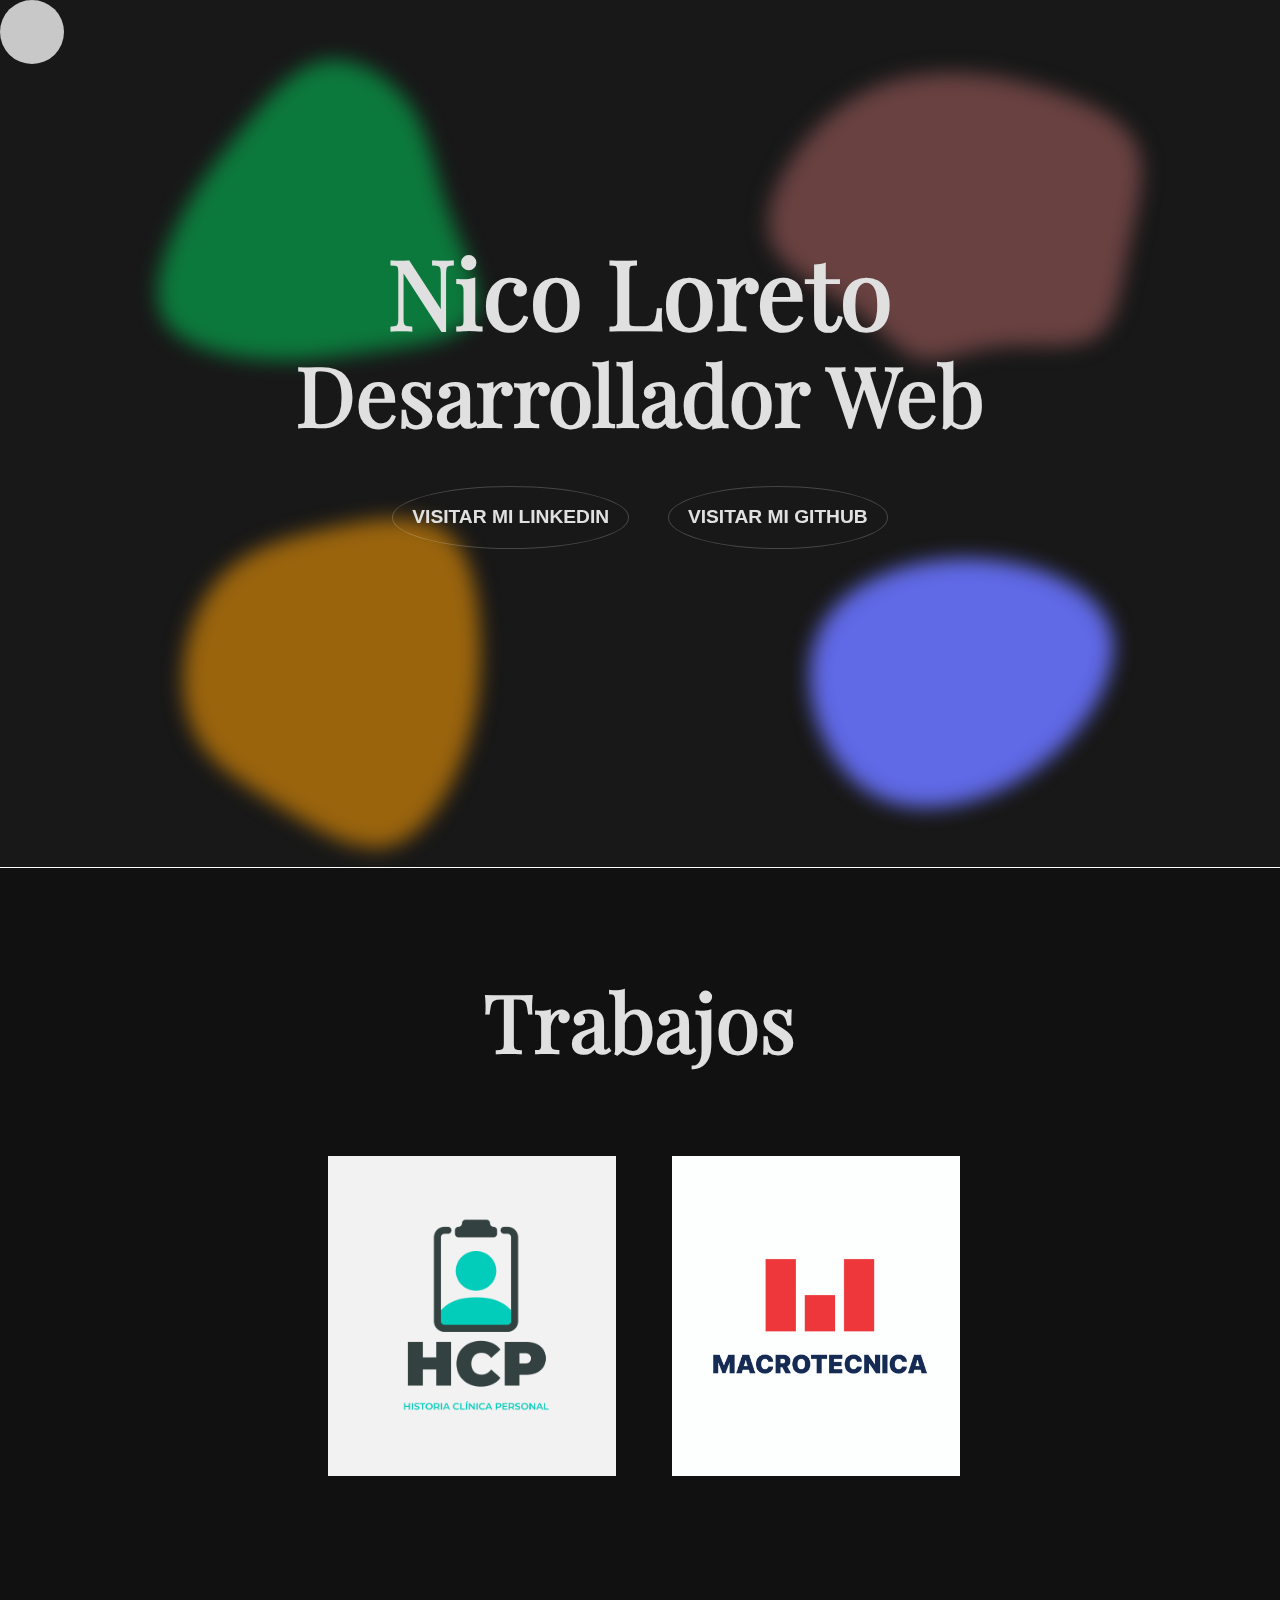
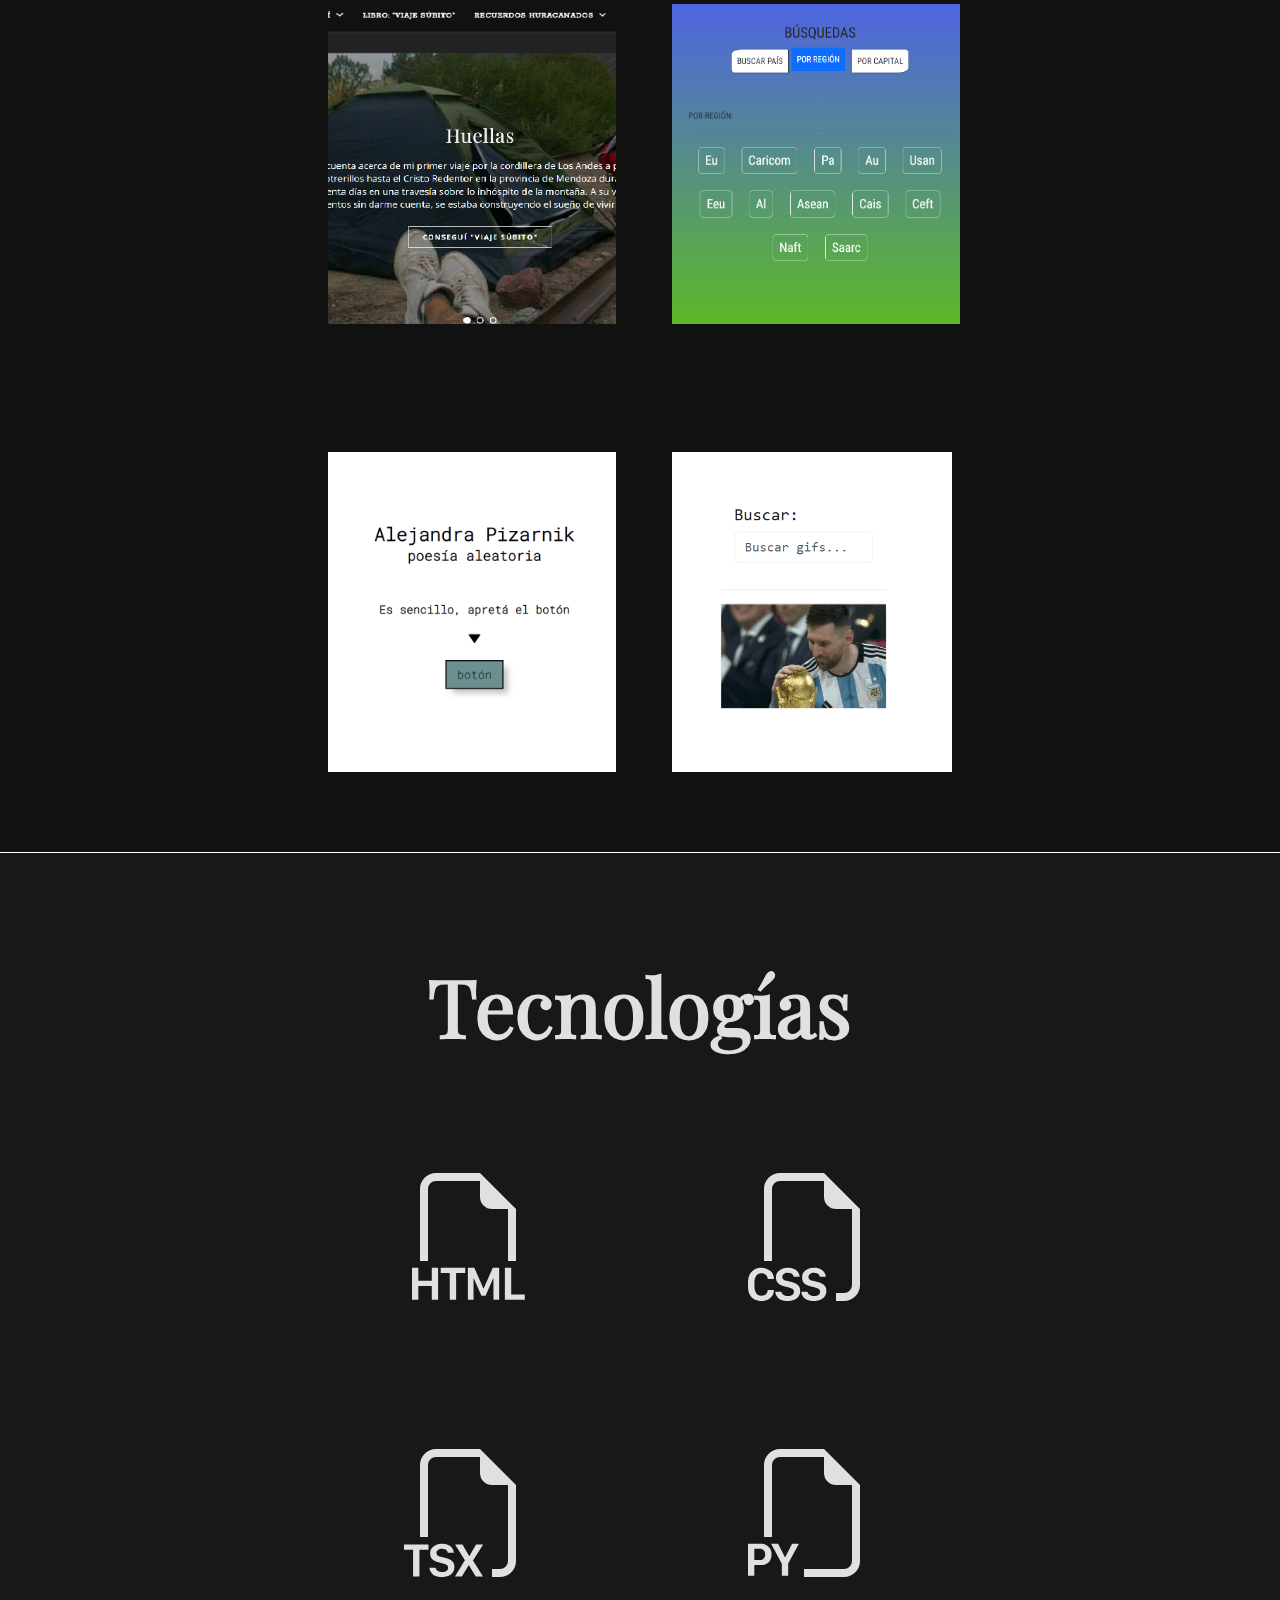
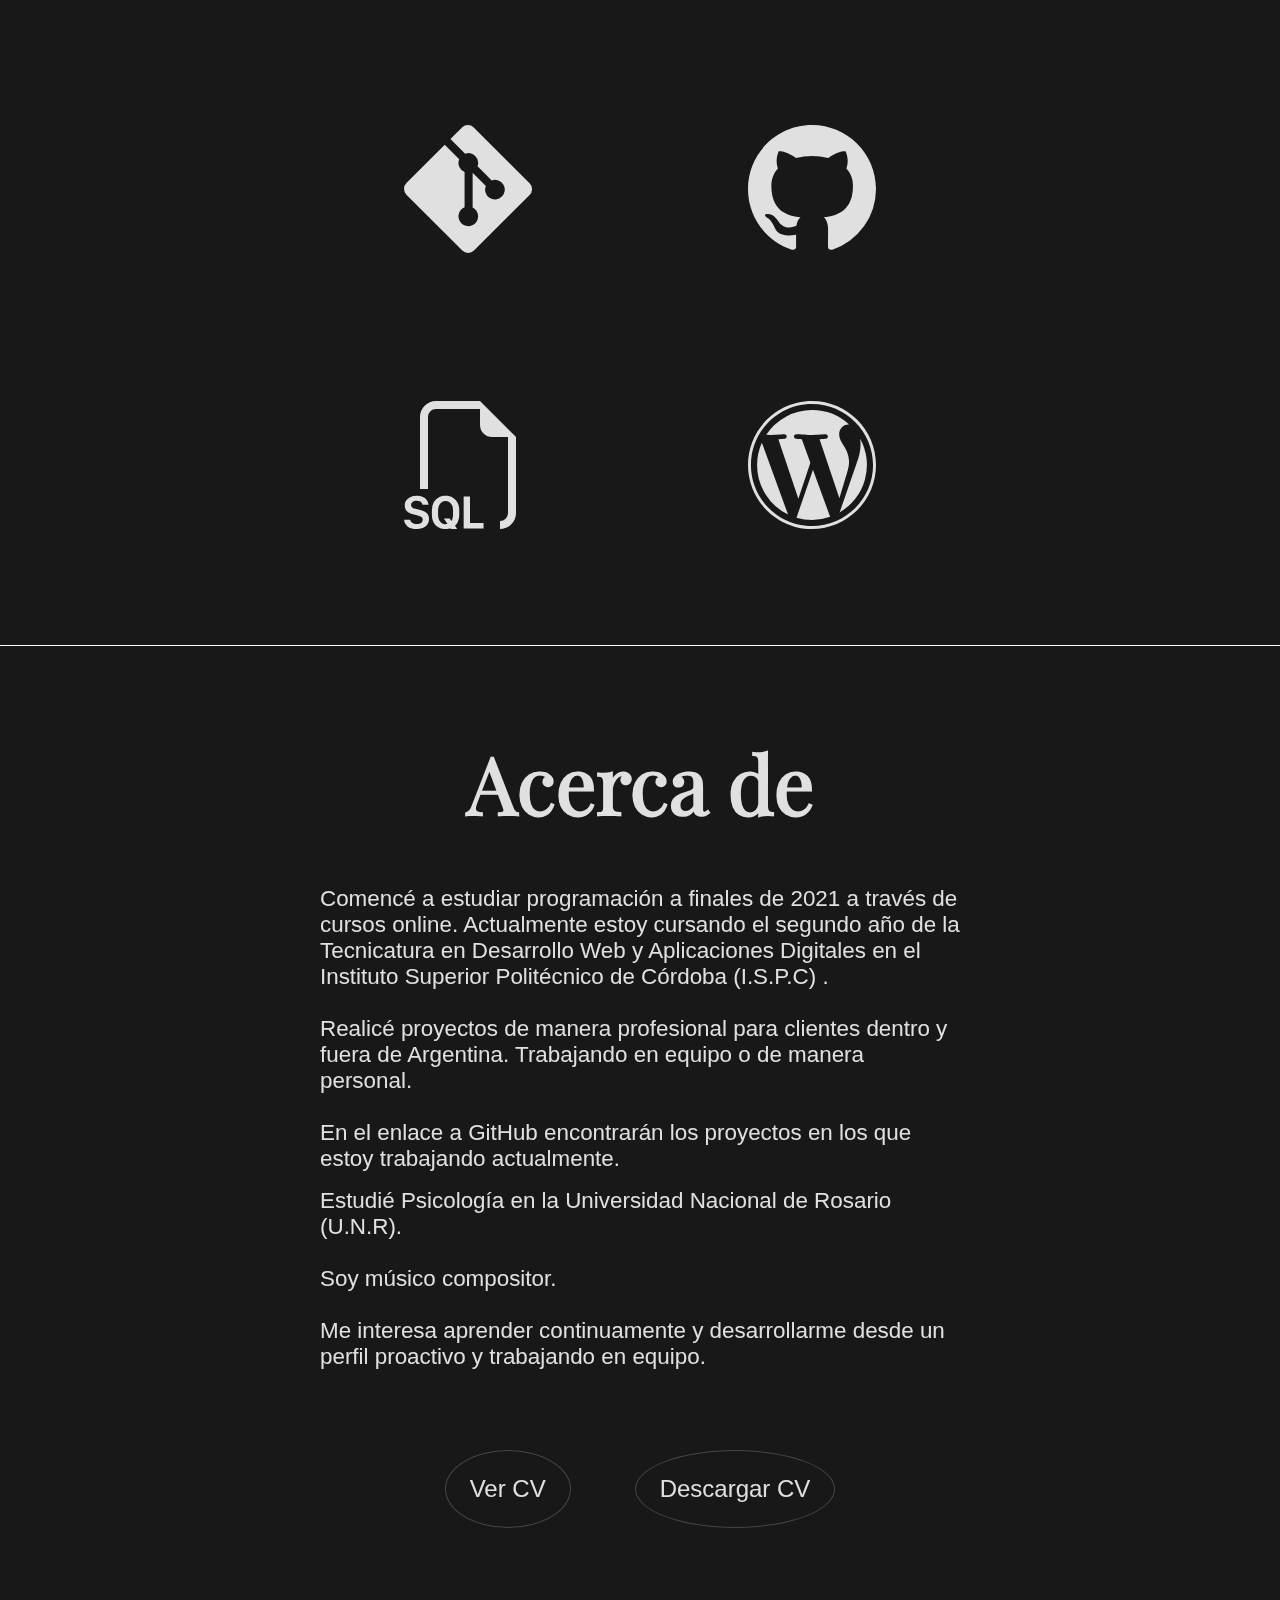
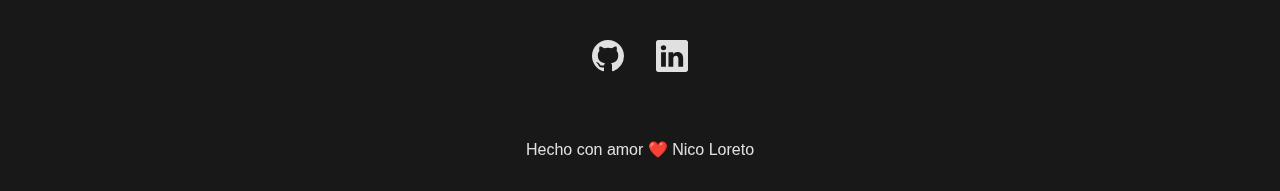
==== commit 03e6a02c: "new works added" ====
--- a/index.html
+++ b/index.html
@@ -1,280 +1,685 @@
-
 <!DOCTYPE html>
 <html lang="es">
+
 <head>
     <meta charset="UTF-8">
-    <meta http-equiv="X-UA-Compatible" content="IE=edge">
-    <meta name="viewport" content="width=device-width, initial-scale=1.0">
-    <link rel = "stylesheet" type = "text/css" href="estilos.css"> 
+    <meta
+        http-equiv="X-UA-Compatible"
+        content="IE=edge"
+    >
+    <meta
+        name="viewport"
+        content="width=device-width, initial-scale=1.0"
+    >
+    <link
+        rel="stylesheet"
+        type="text/css"
+        href="estilos.css"
+    >
     <title>Nico Loreto | Portfolio profesional developer</title>
     <!--JQUERY-->
-    <script defer src="jquery.js"></script>
-    <script defer src="funciones.js"></script>
+    <script
+        defer
+        src="jquery.js"
+    ></script>
+    <script
+        defer
+        src="funciones.js"
+    ></script>
 </head>
 <div class="container"></div>
+
 <body>
-    
+
     <!--CURSOR-->
-  <div id="cursor">
-    
-  </div>
+    <div id="cursor">
+
+    </div>
     <div class="circulos">
-        
+
         <!-- https://www.blobmaker.app/ -->
- 
-        <svg class = "circulo circulo1" viewBox="0 0 200 200" xmlns="http://www.w3.org/2000/svg">
-            <path class = "path" d="M40.1,-53.2C48.8,-40.5,50.4,-24.9,56.7,-7.3C62.9,10.2,73.7,29.5,68.5,40.4C63.2,51.3,41.8,53.7,23.9,56.1C5.9,58.6,-8.6,61,-26,59.7C-43.4,58.4,-63.6,53.4,-69.9,41.1C-76.2,28.7,-68.5,9,-60.4,-6.1C-52.3,-21.1,-43.8,-31.5,-33.6,-43.9C-23.5,-56.3,-11.7,-70.7,2,-73C15.7,-75.4,31.5,-65.8,40.1,-53.2Z" transform="translate(100 100)" />
-          </svg>
-          <svg class = "circulo circulo2" viewBox="0 0 200 200" xmlns="http://www.w3.org/2000/svg">
-            <path  class = "path" d="M41.4,-59.6C56.2,-54.8,72.7,-47.8,78.3,-35.7C83.8,-23.7,78.5,-6.6,75,10.1C71.6,26.9,70.2,43.2,60.4,49.7C50.7,56.1,32.6,52.7,17.8,54.1C3,55.5,-8.5,61.7,-17.8,59.5C-27.1,57.2,-34.3,46.6,-46.8,37.5C-59.4,28.5,-77.4,21.1,-83.1,9.4C-88.9,-2.4,-82.3,-18.5,-73.3,-31.5C-64.3,-44.5,-52.8,-54.4,-40.2,-60.2C-27.5,-66.1,-13.8,-67.9,-0.3,-67.5C13.3,-67.1,26.5,-64.5,41.4,-59.6Z" transform="translate(100 100)" />
-          </svg>
-          <svg class = "circulo circulo3" viewBox="0 0 200 200" xmlns="http://www.w3.org/2000/svg">
-            <path class = "path" d="M55.2,-64.1C67.5,-55.4,70.8,-34.2,71.2,-15C71.7,4.2,69.4,21.5,62.6,38.8C55.8,56.1,44.4,73.4,29.8,76.4C15.2,79.3,-2.7,67.9,-18,58.4C-33.3,48.9,-46,41.4,-53.2,30.1C-60.5,18.9,-62.2,3.8,-59.7,-10.6C-57.2,-24.9,-50.5,-38.6,-39.9,-47.6C-29.2,-56.6,-14.6,-61.1,3.4,-65.1C21.4,-69.2,42.8,-72.9,55.2,-64.1Z" transform="translate(100 100)" />
-          </svg>
-          <svg class = "circulo circulo4" viewBox="0 0 200 200" xmlns="http://www.w3.org/2000/svg">
-            <path  class = "path" d="M66.7,-21.2C73.2,-1.7,56.1,26,32.5,42.6C8.9,59.2,-21.1,64.8,-41.4,51.4C-61.8,38,-72.4,5.5,-63.8,-16.8C-55.3,-39.2,-27.7,-51.4,1.2,-51.8C30.1,-52.2,60.2,-40.8,66.7,-21.2Z" transform="translate(100 100)" />
-          </svg>
+
+        <svg
+            class="circulo circulo1"
+            viewBox="0 0 200 200"
+            xmlns="http://www.w3.org/2000/svg"
+        >
+            <path
+                class="path"
+                d="M40.1,-53.2C48.8,-40.5,50.4,-24.9,56.7,-7.3C62.9,10.2,73.7,29.5,68.5,40.4C63.2,51.3,41.8,53.7,23.9,56.1C5.9,58.6,-8.6,61,-26,59.7C-43.4,58.4,-63.6,53.4,-69.9,41.1C-76.2,28.7,-68.5,9,-60.4,-6.1C-52.3,-21.1,-43.8,-31.5,-33.6,-43.9C-23.5,-56.3,-11.7,-70.7,2,-73C15.7,-75.4,31.5,-65.8,40.1,-53.2Z"
+                transform="translate(100 100)"
+            />
+        </svg>
+        <svg
+            class="circulo circulo2"
+            viewBox="0 0 200 200"
+            xmlns="http://www.w3.org/2000/svg"
+        >
+            <path
+                class="path"
+                d="M41.4,-59.6C56.2,-54.8,72.7,-47.8,78.3,-35.7C83.8,-23.7,78.5,-6.6,75,10.1C71.6,26.9,70.2,43.2,60.4,49.7C50.7,56.1,32.6,52.7,17.8,54.1C3,55.5,-8.5,61.7,-17.8,59.5C-27.1,57.2,-34.3,46.6,-46.8,37.5C-59.4,28.5,-77.4,21.1,-83.1,9.4C-88.9,-2.4,-82.3,-18.5,-73.3,-31.5C-64.3,-44.5,-52.8,-54.4,-40.2,-60.2C-27.5,-66.1,-13.8,-67.9,-0.3,-67.5C13.3,-67.1,26.5,-64.5,41.4,-59.6Z"
+                transform="translate(100 100)"
+            />
+        </svg>
+        <svg
+            class="circulo circulo3"
+            viewBox="0 0 200 200"
+            xmlns="http://www.w3.org/2000/svg"
+        >
+            <path
+                class="path"
+                d="M55.2,-64.1C67.5,-55.4,70.8,-34.2,71.2,-15C71.7,4.2,69.4,21.5,62.6,38.8C55.8,56.1,44.4,73.4,29.8,76.4C15.2,79.3,-2.7,67.9,-18,58.4C-33.3,48.9,-46,41.4,-53.2,30.1C-60.5,18.9,-62.2,3.8,-59.7,-10.6C-57.2,-24.9,-50.5,-38.6,-39.9,-47.6C-29.2,-56.6,-14.6,-61.1,3.4,-65.1C21.4,-69.2,42.8,-72.9,55.2,-64.1Z"
+                transform="translate(100 100)"
+            />
+        </svg>
+        <svg
+            class="circulo circulo4"
+            viewBox="0 0 200 200"
+            xmlns="http://www.w3.org/2000/svg"
+        >
+            <path
+                class="path"
+                d="M66.7,-21.2C73.2,-1.7,56.1,26,32.5,42.6C8.9,59.2,-21.1,64.8,-41.4,51.4C-61.8,38,-72.4,5.5,-63.8,-16.8C-55.3,-39.2,-27.7,-51.4,1.2,-51.8C30.1,-52.2,60.2,-40.8,66.7,-21.2Z"
+                transform="translate(100 100)"
+            />
+        </svg>
     </div>
-   
+
     <header class="header">
-       
-        <nav class="nav" id="nav">
+
+        <nav
+            class="nav"
+            id="nav"
+        >
             <ul class="ul">
-                <li class="li"><a href="#Inicio" class="a" title="Inicio">Inicio</a></li>
-                <li class="li"><a href="#Trabajos" class="a" title="Trabajos">Trabajos</a></li>
-                <li class="li"><a href="#tecnologias" class="a" title="Tecnologías">Tecnologías</a></li>
-                <li class="li"><a href="#acercade" class="a" title="Acerca de">Acerca de</a></li>
+                <li class="li"><a
+                        href="#Inicio"
+                        class="a"
+                        title="Inicio"
+                    >Inicio</a></li>
+                <li class="li"><a
+                        href="#Trabajos"
+                        class="a"
+                        title="Trabajos"
+                    >Trabajos</a></li>
+                <li class="li"><a
+                        href="#tecnologias"
+                        class="a"
+                        title="Tecnologías"
+                    >Tecnologías</a></li>
+                <li class="li"><a
+                        href="#acercade"
+                        class="a"
+                        title="Acerca de"
+                    >Acerca de</a></li>
             </ul>
         </nav>
     </header>
 
     <!--MAIN-->
-    
+
     <main class="main">
 
-        <div class="seccion" id="Inicio">
-           
+        <div
+            class="seccion"
+            id="Inicio"
+        >
+
             <seccion class="seccion info">
                 <h2 class="h2">Nico Loreto
                     <h3 class="h3">Desarrollador Web</h3>
                 </h2>
-            <ul class="ul">
-                
+                <ul class="ul">
+
+                    <li class="li">
+                        <a
+                            href="https://www.linkedin.com/in/nico-loreto-7b420a206"
+                            class="a"
+                            title="Linkedin"
+                            target="_blank"
+                        >Visitar mi Linkedin</a>
+                    </li>
+                    <li class="li">
+                        <a
+                            href="https://github.com/NicoLoreto"
+                            class="a"
+                            title="Github"
+                            target="_blank"
+                        >Visitar mi Github</a>
+                    </li>
+                </ul>
+            </seccion>
+
+        </div>
+        <seccion
+            class="seccion trabajos"
+            id="Trabajos"
+        >
+            <h2 class="h2">Trabajos</h2>
+
+            <div class="grid">
+
+                <article class="article">
+                    <a
+                        class="a"
+                        href="https://github.com/FrancoSer/ISPC_2do_semestre_2022"
+                        title="HCP"
+                        target="_blank"
+                    >
+                        <figure class="figure">
+                            <img
+                                src="assets/HCP.jpg"
+                                alt="imagen - HCP"
+                                class="img img1"
+                                loading="lazy"
+                            >
+                        </figure>
+                        <div class="titulo-descripcion">
+                            <h4 class="h4">Historia Clínica Personal</h4>
+                            <p
+                                class="p"
+                                id="textoMayor"
+                            >HCP es un software que permite visualizar, editar y
+                                actualizar el historial clínico de un paciente por parte de un profesional de la
+                                salud</br>
+
+                            </p>
+                        </div>
+
+
+                    </a>
+                </article>
+
+                <article class="article">
+                    <a
+                        class="a"
+                        href="https://macrotecnica.co"
+                        title="Macrotécnica"
+                        target="_blank"
+                    >
+                        <figure class="figure">
+                            <img
+                                src="assets/Frame 373.png"
+                                alt="imagen - Macrotécnica"
+                                class="img img1"
+                                loading="lazy"
+                            >
+                        </figure>
+                        <div class="titulo-descripcion">
+                            <h4 class="h4">Macrotécnica</h4>
+                            <p
+                                class="p"
+                                id="textoMayor"
+                            >
+                                Desarrollo del sitio oficial de la empresa.
+                                Junto a Noelia Valle (Diseño UX/UI) y Andrés Cuervo (DevOps)
+
+                                </br>
+
+                            </p>
+                        </div>
+
+
+                    </a>
+                </article>
+
+                <article class="article">
+                    <a
+                        class="a"
+                        href="https://viajesubito.com"
+                        title="Viaje Súbito"
+                        target="_blank"
+                    >
+                        <figure class="figure">
+                            <img
+                                src="assets/vs.png"
+                                alt="imagen - Viaje Súbito"
+                                class="img img1"
+                                loading="lazy"
+                            >
+                        </figure>
+                        <div class="titulo-descripcion">
+                            <h4
+                                class="h4"
+                                id="blanco"
+                            >Viaje Súbito</h4>
+                            <p
+                                class="p"
+                                id="blanco"
+                            >
+                                Sitio web e-ccomerce
+
+                                </br>
+
+                            </p>
+                        </div>
+
+
+                    </a>
+                </article>
+
+                <article class="article">
+                    <a
+                        class="a"
+                        href="https://nicoloreto.github.io/PaisesApp/"
+                        title="Paises-App"
+                        target="_blank"
+                    >
+                        <figure class="figure">
+                            <img
+                                src="assets/paisesApp.png"
+                                alt="imagen-Paises-App"
+                                class="img"
+                                loading="lazy"
+                            >
+                        </figure>
+                        <div class="titulo-descripcion">
+                            <h4 class="h4">Paises-App</h4>
+                            <p
+                                class="p"
+                                id="gris"
+                            >Aplicación para obtener información acerca de países; como el
+                                código internacional, su densidad demográfica o sus países limítrofes. Consume la API de
+                                restcountries.com,
+                                fue desarrollada con Angular 15
+                                .</p>
+                        </div>
+                    </a>
+                </article>
+
+                <article class="article">
+                    <a
+                        class="a"
+                        href="https://nicoloreto.github.io/textosAleatoriosDeAlejandraPizarnik.githube.io/"
+                        title="Poesía aleatoria"
+                        target="_blank"
+                    >
+                        <figure class="figure">
+                            <img
+                                src="assets/poesia-resp.png"
+                                alt="imagen - Posía aleatoria"
+                                class="img"
+                                loading="lazy"
+                            >
+                        </figure>
+                        <div class="titulo-descripcion">
+                            <h4 class="h4">Poesía aleatoria</h4>
+                            <p class="p">Página web destinada a arrojar textos aleatorios de la poeta argentina
+                                Alejandra Pizarnik</p>
+                        </div>
+                    </a>
+                </article>
+
+                <!-- <article class="article">
+                    <a
+                        class="a"
+                        href="https://nicoloreto.github.io/portfolio_dev/"
+                        title="Portfolio"
+                        target="_blank"
+                    >
+                        <figure class="figure">
+                            <img
+                                src="assets/portfolio.png"
+                                alt="imagen - Portfolio"
+                                class="img"
+                                loading="lazy"
+                            >
+                        </figure>
+                        <div
+                            class="titulo-descripcion"
+                            id=""
+                        >
+                            <h4 class="h4">Porfolio</h4>
+                            <p
+                                class="p"
+                                id="trabajosCentrado"
+                            >Estás en este proyecto ahora</p>
+                        </div>
+                    </a>
+                </article> -->
+                <article class="article">
+                    <a
+                        class="a"
+                        href="https://nicoloreto.github.io/GifsApp/"
+                        title="Gifs-App"
+                        target="_blank"
+                    >
+                        <figure class="figure">
+                            <img
+                                src="assets/gifs.png"
+                                alt="imagen-Gifs-App"
+                                class="img"
+                                loading="lazy"
+                            >
+                        </figure>
+                        <div class="titulo-descripcion">
+                            <h4 class="h4">Gifs-App</h4>
+                            <p
+                                class="p"
+                                id="gris"
+                            >Aplicación para buscar gifs y almacenarlos en un hitorial. Consume la API de
+                                giphy.com. Fue desarrollada con Angular 15
+                            </p>
+                        </div>
+                    </a>
+                </article>
+            </div>
+        </seccion>
+
+        <seccion
+            class="seccion tecnologias"
+            id="tecnologias"
+        >
+            <h2 class="h2">Tecnologías</h2>
+            <div class="grid">
+                <article class="article">
+                    <a
+                        href="https://developer.mozilla.org/es/docs/Web/HTML"
+                        class="a"
+                        target="_blank"
+                    >
+                        <svg
+                            xmlns="http://www.w3.org/2000/svg"
+                            width="16"
+                            height="16"
+                            fill="currentColor"
+                            class="svg"
+                            viewBox="0 0 16 16"
+                        >
+                            <path
+                                fill-rule="evenodd"
+                                d="M14 4.5V11h-1V4.5h-2A1.5 1.5 0 0 1 9.5 3V1H4a1 1 0 0 0-1 1v9H2V2a2 2 0 0 1 2-2h5.5L14 4.5Zm-9.736 7.35v3.999h-.791v-1.714H1.79v1.714H1V11.85h.791v1.626h1.682V11.85h.79Zm2.251.662v3.337h-.794v-3.337H4.588v-.662h3.064v.662H6.515Zm2.176 3.337v-2.66h.038l.952 2.159h.516l.946-2.16h.038v2.661h.715V11.85h-.8l-1.14 2.596H9.93L8.79 11.85h-.805v3.999h.706Zm4.71-.674h1.696v.674H12.61V11.85h.79v3.325Z"
+                            />
+                        </svg>
+                        <!-- HTML5 -->
+                    </a>
+                </article>
+                <article class="article">
+                    <a
+                        href="https://developer.mozilla.org/es/docs/Web/CSS"
+                        class="a"
+                        target="_blank"
+                    >
+                        <svg
+                            xmlns="http://www.w3.org/2000/svg"
+                            width="16"
+                            height="16"
+                            fill="currentColor"
+                            class="svg"
+                            viewBox="0 0 16 16"
+                        >
+                            <path
+                                fill-rule="evenodd"
+                                d="M14 4.5V14a2 2 0 0 1-2 2h-1v-1h1a1 1 0 0 0 1-1V4.5h-2A1.5 1.5 0 0 1 9.5 3V1H4a1 1 0 0 0-1 1v9H2V2a2 2 0 0 1 2-2h5.5L14 4.5ZM3.397 14.841a1.13 1.13 0 0 0 .401.823c.13.108.289.192.478.252.19.061.411.091.665.091.338 0 .624-.053.859-.158.236-.105.416-.252.539-.44.125-.189.187-.408.187-.656 0-.224-.045-.41-.134-.56a1.001 1.001 0 0 0-.375-.357 2.027 2.027 0 0 0-.566-.21l-.621-.144a.97.97 0 0 1-.404-.176.37.37 0 0 1-.144-.299c0-.156.062-.284.185-.384.125-.101.296-.152.512-.152.143 0 .266.023.37.068a.624.624 0 0 1 .246.181.56.56 0 0 1 .12.258h.75a1.092 1.092 0 0 0-.2-.566 1.21 1.21 0 0 0-.5-.41 1.813 1.813 0 0 0-.78-.152c-.293 0-.551.05-.776.15-.225.099-.4.24-.527.421-.127.182-.19.395-.19.639 0 .201.04.376.122.524.082.149.2.27.352.367.152.095.332.167.539.213l.618.144c.207.049.361.113.463.193a.387.387 0 0 1 .152.326.505.505 0 0 1-.085.29.559.559 0 0 1-.255.193c-.111.047-.249.07-.413.07-.117 0-.223-.013-.32-.04a.838.838 0 0 1-.248-.115.578.578 0 0 1-.255-.384h-.765ZM.806 13.693c0-.248.034-.46.102-.633a.868.868 0 0 1 .302-.399.814.814 0 0 1 .475-.137c.15 0 .283.032.398.097a.7.7 0 0 1 .272.26.85.85 0 0 1 .12.381h.765v-.072a1.33 1.33 0 0 0-.466-.964 1.441 1.441 0 0 0-.489-.272 1.838 1.838 0 0 0-.606-.097c-.356 0-.66.074-.911.223-.25.148-.44.359-.572.632-.13.274-.196.6-.196.979v.498c0 .379.064.704.193.976.131.271.322.48.572.626.25.145.554.217.914.217.293 0 .554-.055.785-.164.23-.11.414-.26.55-.454a1.27 1.27 0 0 0 .226-.674v-.076h-.764a.799.799 0 0 1-.118.363.7.7 0 0 1-.272.25.874.874 0 0 1-.401.087.845.845 0 0 1-.478-.132.833.833 0 0 1-.299-.392 1.699 1.699 0 0 1-.102-.627v-.495ZM6.78 15.29a1.176 1.176 0 0 1-.111-.449h.764a.578.578 0 0 0 .255.384c.07.049.154.087.25.114.095.028.201.041.319.041.164 0 .301-.023.413-.07a.559.559 0 0 0 .255-.193.507.507 0 0 0 .085-.29.387.387 0 0 0-.153-.326c-.101-.08-.256-.144-.463-.193l-.618-.143a1.72 1.72 0 0 1-.539-.214 1 1 0 0 1-.351-.367 1.068 1.068 0 0 1-.123-.524c0-.244.063-.457.19-.639.127-.181.303-.322.527-.422.225-.1.484-.149.777-.149.304 0 .564.05.779.152.217.102.384.239.5.41.12.17.187.359.2.566h-.75a.56.56 0 0 0-.12-.258.624.624 0 0 0-.246-.181.923.923 0 0 0-.37-.068c-.216 0-.387.05-.512.152a.472.472 0 0 0-.184.384c0 .121.047.22.143.3a.97.97 0 0 0 .404.175l.621.143c.217.05.406.12.566.211.16.09.285.21.375.358.09.148.135.335.135.56 0 .247-.063.466-.188.656a1.216 1.216 0 0 1-.539.439c-.234.105-.52.158-.858.158-.254 0-.476-.03-.665-.09a1.404 1.404 0 0 1-.478-.252 1.13 1.13 0 0 1-.29-.375Z"
+                            />
+                        </svg>
+                        <!-- CSS3 -->
+                    </a>
+                </article>
+
+                <!-- typesrcipt -->
+                <article class="article">
+                    <a
+                        href="https://www.w3schools.com/typescript/index.php"
+                        class="a"
+                        target="_blank"
+                    >
+                        <svg
+                            xmlns="http://www.w3.org/2000/svg"
+                            width="16"
+                            height="16"
+                            class="svg"
+                            fill="currentColor"
+                            class="bi bi-filetype-tsx"
+                            viewBox="0 0 16 16"
+                        >
+                            <path
+                                fill-rule="evenodd"
+                                d="M14 4.5V14a2 2 0 0 1-2 2h-1v-1h1a1 1 0 0 0 1-1V4.5h-2A1.5 1.5 0 0 1 9.5 3V1H4a1 1 0 0 0-1 1v9H2V2a2 2 0 0 1 2-2h5.5L14 4.5ZM3.172 14.841a1.13 1.13 0 0 0 .401.823c.129.108.288.192.478.252.189.061.41.091.665.091.338 0 .624-.053.858-.158.236-.105.416-.252.54-.44a1.17 1.17 0 0 0 .187-.656c0-.224-.045-.41-.135-.56a1.001 1.001 0 0 0-.375-.357 2.027 2.027 0 0 0-.566-.21l-.62-.144a.97.97 0 0 1-.405-.176.37.37 0 0 1-.144-.299c0-.156.062-.284.185-.384.125-.101.296-.152.513-.152.142 0 .265.023.369.068a.624.624 0 0 1 .246.181.56.56 0 0 1 .12.258h.75a1.092 1.092 0 0 0-.2-.566 1.21 1.21 0 0 0-.5-.41 1.813 1.813 0 0 0-.78-.152c-.292 0-.551.05-.776.15-.224.099-.4.24-.527.421-.127.182-.19.395-.19.639 0 .201.04.376.122.524.083.149.2.27.352.367.152.095.332.167.54.213l.617.144c.207.049.362.113.463.193a.387.387 0 0 1 .152.326.511.511 0 0 1-.084.29.559.559 0 0 1-.255.193 1.07 1.07 0 0 1-.413.07c-.118 0-.224-.013-.32-.04a.837.837 0 0 1-.249-.115.578.578 0 0 1-.255-.384h-.764Zm-1.244 1.09v-3.337h1.136v-.662H0v.662h1.134v3.337h.794Zm7.076-3.999h.893l-1.274 2.007 1.254 1.992h-.909l-.85-1.415h-.034l-.853 1.415H6.37l1.239-2.016-1.228-1.983h.932l.832 1.438h.035l.824-1.438Z"
+                            />
+                        </svg>
+
+                        <!-- CSS3 -->
+                    </a>
+                </article>
+                <!-- <article class="article">
+                    <a
+                        href="https://developer.mozilla.org/es/docs/Web/JavaScript"
+                        class="a"
+                        target="_blank"
+                    >
+                        <svg
+                            xmlns="http://www.w3.org/2000/svg"
+                            width="16"
+                            height="16"
+                            fill="currentColor"
+                            class="svg"
+                            viewBox="0 0 16 16"
+                        >
+                            <path
+                                fill-rule="evenodd"
+                                d="M14 4.5V14a2 2 0 0 1-2 2H8v-1h4a1 1 0 0 0 1-1V4.5h-2A1.5 1.5 0 0 1 9.5 3V1H4a1 1 0 0 0-1 1v9H2V2a2 2 0 0 1 2-2h5.5L14 4.5ZM3.186 15.29a1.176 1.176 0 0 1-.111-.449h.765a.578.578 0 0 0 .255.384c.07.049.153.087.249.114.095.028.202.041.319.041.164 0 .302-.023.413-.07a.559.559 0 0 0 .255-.193.507.507 0 0 0 .085-.29.387.387 0 0 0-.153-.326c-.101-.08-.255-.144-.462-.193l-.619-.143a1.72 1.72 0 0 1-.539-.214 1.001 1.001 0 0 1-.351-.367 1.068 1.068 0 0 1-.123-.524c0-.244.063-.457.19-.639.127-.181.303-.322.528-.422.224-.1.483-.149.776-.149.305 0 .564.05.78.152.216.102.383.239.5.41.12.17.186.359.2.566h-.75a.56.56 0 0 0-.12-.258.624.624 0 0 0-.247-.181.923.923 0 0 0-.369-.068c-.217 0-.388.05-.513.152a.472.472 0 0 0-.184.384c0 .121.048.22.143.3a.97.97 0 0 0 .405.175l.62.143c.218.05.406.12.566.211.16.09.285.21.375.358.09.148.135.335.135.56 0 .247-.063.466-.188.656a1.216 1.216 0 0 1-.539.439c-.234.105-.52.158-.858.158-.254 0-.476-.03-.665-.09a1.404 1.404 0 0 1-.478-.252 1.13 1.13 0 0 1-.29-.375Zm-3.104-.033A1.32 1.32 0 0 1 0 14.791h.765a.576.576 0 0 0 .073.27.499.499 0 0 0 .454.246c.19 0 .33-.055.422-.164.092-.11.138-.265.138-.466v-2.745h.79v2.725c0 .44-.119.774-.357 1.005-.236.23-.564.345-.984.345a1.59 1.59 0 0 1-.569-.094 1.145 1.145 0 0 1-.407-.266 1.14 1.14 0 0 1-.243-.39Z"
+                            />
+                        </svg>
+                        JavaScript-->
+                <!-- </a>
+                </article>  -->
+                <article class="article">
+                    <a
+                        href="https://developer.mozilla.org/es/docs/Glossary/Python"
+                        class="a"
+                        target="_blank"
+                    >
+                        <svg
+                            xmlns="http://www.w3.org/2000/svg"
+                            width="16"
+                            height="16"
+                            fill="currentColor"
+                            class="svg"
+                            viewBox="0 0 16 16"
+                        >
+                            <path
+                                fill-rule="evenodd"
+                                d="M14 4.5V14a2 2 0 0 1-2 2H7v-1h5a1 1 0 0 0 1-1V4.5h-2A1.5 1.5 0 0 1 9.5 3V1H4a1 1 0 0 0-1 1v9H2V2a2 2 0 0 1 2-2h5.5L14 4.5ZM0 11.85h1.6c.289 0 .533.06.732.179.201.117.355.276.46.477.105.201.158.427.158.677 0 .25-.054.476-.16.677-.106.199-.26.357-.464.474a1.452 1.452 0 0 1-.732.173H.79v1.342H0V11.85Zm2.06 1.714a.795.795 0 0 0 .085-.381c0-.227-.062-.4-.185-.521-.123-.122-.294-.182-.513-.182H.788v1.406h.66a.794.794 0 0 0 .374-.082.574.574 0 0 0 .238-.24Zm2.963.75v1.535H4.23v-1.52L2.89 11.85h.876l.853 1.696h.032l.856-1.696h.855l-1.339 2.464Z"
+                            />
+                        </svg>
+                        <!-- Python -->
+                    </a>
+                </article>
+                <article class="article">
+                    <a
+                        href="https://developer.mozilla.org/es/docs/Glossary/Git"
+                        class="a"
+                        target="_blank"
+                    >
+                        <svg
+                            xmlns="http://www.w3.org/2000/svg"
+                            width="16"
+                            height="16"
+                            fill="currentColor"
+                            class="svg"
+                            viewBox="0 0 16 16"
+                        >
+                            <path
+                                d="M15.698 7.287 8.712.302a1.03 1.03 0 0 0-1.457 0l-1.45 1.45 1.84 1.84a1.223 1.223 0 0 1 1.55 1.56l1.773 1.774a1.224 1.224 0 0 1 1.267 2.025 1.226 1.226 0 0 1-2.002-1.334L8.58 5.963v4.353a1.226 1.226 0 1 1-1.008-.036V5.887a1.226 1.226 0 0 1-.666-1.608L5.093 2.465l-4.79 4.79a1.03 1.03 0 0 0 0 1.457l6.986 6.986a1.03 1.03 0 0 0 1.457 0l6.953-6.953a1.031 1.031 0 0 0 0-1.457"
+                            />
+                        </svg>
+                        <!-- >GIT -->
+                    </a>
+                </article>
+                <article class="article">
+                    <a
+                        href="https://conociendogithub.readthedocs.io/en/latest/data/introduccion/#:~:text=GitHub%20es%20una%20plataforma%20de%20desarrollo%20colaborativo%20de,de%20forma%20privada%2C%20creando%20una%20cuenta%20de%20pago."
+                        class="a"
+                        target="_blank"
+                    >
+                        <svg
+                            xmlns="http://www.w3.org/2000/svg"
+                            width="16"
+                            height="16"
+                            fill="currentColor"
+                            class="svg"
+                            viewBox="0 0 16 16"
+                        >
+                            <path
+                                d="M8 0C3.58 0 0 3.58 0 8c0 3.54 2.29 6.53 5.47 7.59.4.07.55-.17.55-.38 0-.19-.01-.82-.01-1.49-2.01.37-2.53-.49-2.69-.94-.09-.23-.48-.94-.82-1.13-.28-.15-.68-.52-.01-.53.63-.01 1.08.58 1.23.82.72 1.21 1.87.87 2.33.66.07-.52.28-.87.51-1.07-1.78-.2-3.64-.89-3.64-3.95 0-.87.31-1.59.82-2.15-.08-.2-.36-1.02.08-2.12 0 0 .67-.21 2.2.82.64-.18 1.32-.27 2-.27.68 0 1.36.09 2 .27 1.53-1.04 2.2-.82 2.2-.82.44 1.1.16 1.92.08 2.12.51.56.82 1.27.82 2.15 0 3.07-1.87 3.75-3.65 3.95.29.25.54.73.54 1.48 0 1.07-.01 1.93-.01 2.2 0 .21.15.46.55.38A8.012 8.012 0 0 0 16 8c0-4.42-3.58-8-8-8z"
+                            />
+                        </svg>
+                        <!-- GITHUB -->
+                    </a>
+                </article>
+                <article class="article">
+                    <a
+                        href="https://developer.mozilla.org/es/docs/Glossary/SQL"
+                        class="a"
+                        target="_blank"
+                    >
+                        <svg
+                            xmlns="http://www.w3.org/2000/svg"
+                            width="16"
+                            height="16"
+                            fill="currentColor"
+                            class="svg"
+                            viewBox="0 0 16 16"
+                        >
+                            <path
+                                fill-rule="evenodd"
+                                d="M14 4.5V14a2 2 0 0 1-2 2v-1a1 1 0 0 0 1-1V4.5h-2A1.5 1.5 0 0 1 9.5 3V1H4a1 1 0 0 0-1 1v9H2V2a2 2 0 0 1 2-2h5.5L14 4.5ZM0 14.841a1.129 1.129 0 0 0 .401.823c.13.108.288.192.478.252s.411.091.665.091c.338 0 .624-.053.858-.158.237-.106.416-.252.54-.44a1.17 1.17 0 0 0 .187-.656c0-.224-.045-.41-.135-.56a1 1 0 0 0-.375-.357 2.027 2.027 0 0 0-.565-.21l-.621-.144a.97.97 0 0 1-.405-.176.369.369 0 0 1-.143-.299c0-.156.061-.284.184-.384.125-.101.296-.152.513-.152.143 0 .266.022.37.068a.624.624 0 0 1 .245.181.56.56 0 0 1 .12.258h.75a1.092 1.092 0 0 0-.199-.566 1.21 1.21 0 0 0-.5-.41 1.813 1.813 0 0 0-.78-.152c-.293 0-.552.05-.776.15-.225.099-.4.24-.528.421-.127.182-.19.395-.19.639 0 .201.04.376.123.524.082.149.199.27.351.367.153.095.332.167.54.213l.618.144c.207.049.36.113.462.193a.387.387 0 0 1 .153.325c0 .11-.029.207-.085.29A.558.558 0 0 1 2 15.31c-.111.047-.249.07-.413.07-.117 0-.224-.013-.32-.04a.835.835 0 0 1-.248-.115.579.579 0 0 1-.255-.384H0Zm6.878 1.489-.507-.739c.176-.162.31-.362.401-.6.092-.239.138-.507.138-.806v-.501c0-.371-.07-.693-.208-.967a1.495 1.495 0 0 0-.589-.636c-.256-.15-.561-.225-.917-.225-.351 0-.656.075-.914.225-.256.149-.453.36-.592.636a2.138 2.138 0 0 0-.205.967v.5c0 .37.069.691.205.965.139.273.336.485.592.636a1.8 1.8 0 0 0 .914.222 1.8 1.8 0 0 0 .6-.1l.294.422h.788ZM4.262 14.2v-.522c0-.246.038-.456.114-.63a.91.91 0 0 1 .325-.398.885.885 0 0 1 .495-.138c.192 0 .357.046.495.138a.88.88 0 0 1 .325.398c.077.174.115.384.115.63v.522c0 .164-.018.312-.053.445-.035.13-.087.244-.155.34l-.106-.14-.105-.147h-.733l.451.65a.638.638 0 0 1-.251.047.872.872 0 0 1-.487-.147.916.916 0 0 1-.32-.404 1.67 1.67 0 0 1-.11-.644Zm3.986 1.057h1.696v.674H7.457v-3.999h.79v3.325Z"
+                            />
+                        </svg>
+                        <!-- SQL -->
+                    </a>
+                </article>
+                <article class="article">
+                    <a
+                        href="https://institutocajasol.com/que-es-wordpress-y-como-funciona/"
+                        class="a"
+                        target="_blank"
+                    >
+                        <svg
+                            xmlns="http://www.w3.org/2000/svg"
+                            width="16"
+                            height="16"
+                            fill="currentColor"
+                            class="svg"
+                            viewBox="0 0 16 16"
+                        >
+                            <path
+                                d="M12.633 7.653c0-.848-.305-1.435-.566-1.892l-.08-.13c-.317-.51-.594-.958-.594-1.48 0-.63.478-1.218 1.152-1.218.02 0 .039.002.058.003l.031.003A6.838 6.838 0 0 0 8 1.137 6.855 6.855 0 0 0 2.266 4.23c.16.005.313.009.442.009.717 0 1.828-.087 1.828-.087.37-.022.414.521.044.565 0 0-.371.044-.785.065l2.5 7.434 1.5-4.506-1.07-2.929c-.369-.022-.719-.065-.719-.065-.37-.022-.326-.588.043-.566 0 0 1.134.087 1.808.087.718 0 1.83-.087 1.83-.087.37-.022.413.522.043.566 0 0-.372.043-.785.065l2.48 7.377.684-2.287.054-.173c.27-.86.469-1.495.469-2.046zM1.137 8a6.864 6.864 0 0 0 3.868 6.176L1.73 5.206A6.837 6.837 0 0 0 1.137 8z"
+                            />
+                            <path
+                                d="M6.061 14.583 8.121 8.6l2.109 5.78c.014.033.03.064.049.094a6.854 6.854 0 0 1-4.218.109zm7.96-9.876c.03.219.047.453.047.706 0 .696-.13 1.479-.522 2.458l-2.096 6.06a6.86 6.86 0 0 0 2.572-9.224z"
+                            />
+                            <path
+                                fill-rule="evenodd"
+                                d="M0 8c0-4.411 3.589-8 8-8 4.41 0 8 3.589 8 8s-3.59 8-8 8c-4.411 0-8-3.589-8-8zm.367 0c0 4.209 3.424 7.633 7.633 7.633 4.208 0 7.632-3.424 7.632-7.633C15.632 3.79 12.208.367 8 .367 3.79.367.367 3.79.367 8z"
+                            />
+                        </svg>
+                        <!-- WordrPress -->
+                    </a>
+                </article>
+            </div>
+        </seccion>
+
+        <seccion
+            class="seccion acercade"
+            id="acercade"
+        >
+            <h2 class="h2">Acerca de</h2>
+            <p class="p">
+
+                Comencé a estudiar programación a finales de 2021 a través de cursos online.
+                Actualmente estoy cursando el segundo año de la Tecnicatura en Desarrollo Web y Aplicaciones Digitales
+                en el Instituto Superior Politécnico
+                de Córdoba (I.S.P.C) . </br><br>
+
+                Realicé proyectos de manera profesional para clientes dentro y fuera de Argentina. Trabajando en equipo
+                o de manera personal. <br><br>
+                En el enlace a GitHub encontrarán los proyectos en los que estoy trabajando actualmente.
+            </p>
+
+            <p class="p">
+
+                Estudié Psicología en la Universidad Nacional de Rosario (U.N.R).</br><br>
+                Soy músico compositor.</br><br>
+                Me interesa aprender continuamente y desarrollarme desde un perfil proactivo y trabajando en equipo.
+
+            </p>
+            <div class="cv">
+                <a
+                    link="Nicolás-Loreto"
+                    href="00-Nicolás-Loreto.pdf"
+                    class="a"
+                    target="_blank"
+                >Ver CV</a>
+                <a
+                    download="Desarrollador Frontend - Nicolás-Loreto"
+                    href="00-Nicolás-Loreto.pdf"
+                    class="a"
+                >Descargar CV</a>
+            </div>
+            <ul class="redessociales">
                 <li class="li">
-                    <a href="https://www.linkedin.com/in/nico-loreto-7b420a206" class="a" title="Linkedin" target="_blank">Visitar mi Linkedin</a>
+                    <a
+                        href="https://github.com/NicoLoreto"
+                        class="a"
+                        title="Github"
+                        target="_blank"
+                        rel="noopener noreference"
+                    >
+
+                        <svg
+                            xmlns="http://www.w3.org/2000/svg"
+                            width="16"
+                            height="16"
+                            fill="currentColor"
+                            class="svg"
+                            viewBox="0 0 16 16"
+                        >
+                            <path
+                                d="M8 0C3.58 0 0 3.58 0 8c0 3.54 2.29 6.53 5.47 7.59.4.07.55-.17.55-.38 0-.19-.01-.82-.01-1.49-2.01.37-2.53-.49-2.69-.94-.09-.23-.48-.94-.82-1.13-.28-.15-.68-.52-.01-.53.63-.01 1.08.58 1.23.82.72 1.21 1.87.87 2.33.66.07-.52.28-.87.51-1.07-1.78-.2-3.64-.89-3.64-3.95 0-.87.31-1.59.82-2.15-.08-.2-.36-1.02.08-2.12 0 0 .67-.21 2.2.82.64-.18 1.32-.27 2-.27.68 0 1.36.09 2 .27 1.53-1.04 2.2-.82 2.2-.82.44 1.1.16 1.92.08 2.12.51.56.82 1.27.82 2.15 0 3.07-1.87 3.75-3.65 3.95.29.25.54.73.54 1.48 0 1.07-.01 1.93-.01 2.2 0 .21.15.46.55.38A8.012 8.012 0 0 0 16 8c0-4.42-3.58-8-8-8z"
+                            />
+                        </svg>
+                    </a>
                 </li>
                 <li class="li">
-                    <a href="https://github.com/NicoLoreto" class="a" title="Github" target="_blank">Visitar mi Github</a>
+                    <a
+                        href="https://www.linkedin.com/in/nico-loreto/"
+                        class="a"
+                        title="Linkedin"
+                        target="_blank"
+                        rel="noopener noreference"
+                    >
+                        <svg
+                            xmlns="http://www.w3.org/2000/svg"
+                            width="16"
+                            height="16"
+                            fill="currentColor"
+                            class="svg"
+                            viewBox="0 0 16 16"
+                        >
+                            <path
+                                d="M0 1.146C0 .513.526 0 1.175 0h13.65C15.474 0 16 .513 16 1.146v13.708c0 .633-.526 1.146-1.175 1.146H1.175C.526 16 0 15.487 0 14.854V1.146zm4.943 12.248V6.169H2.542v7.225h2.401zm-1.2-8.212c.837 0 1.358-.554 1.358-1.248-.015-.709-.52-1.248-1.342-1.248-.822 0-1.359.54-1.359 1.248 0 .694.521 1.248 1.327 1.248h.016zm4.908 8.212V9.359c0-.216.016-.432.08-.586.173-.431.568-.878 1.232-.878.869 0 1.216.662 1.216 1.634v3.865h2.401V9.25c0-2.22-1.184-3.252-2.764-3.252-1.274 0-1.845.7-2.165 1.193v.025h-.016a5.54 5.54 0 0 1 .016-.025V6.169h-2.4c.03.678 0 7.225 0 7.225h2.4z"
+                            />
+                        </svg>
+                    </a>
                 </li>
             </ul>
-            </seccion>
-        
-        </div>
-            <seccion class="seccion trabajos" id="Trabajos">
-                <h2 class="h2">Trabajos</h2>
-              
-                <div class="grid">
-                   
-                    <article class="article">
-                        <a class = "a" href="https://github.com/FrancoSer/ISPC_2do_semestre_2022" title="HCP" target="_blank">
-                            <figure class="figure">
-                                <img src="assets/HCP.jpg" alt="imagen - HCP" class="img img1" loading="lazy">
-                            </figure>
-                            <div class="titulo-descripcion">
-                                <h4 class="h4">Historia Clínica Personal</h4>
-                                <p class="p" id = "textoMayor">HCP es un software que permite visualizar, editar y 
-                                    actualizar el historial clínico de un paciente por parte de un profesional de la salud</br>
-                                  
-                                </p>
-                            </div>
-                        
-                           
-                        </a>
-                    </article>
-
-                    <article class="article">
-                        <a class = "a" href="https://nicoloreto.github.io/PaisesApp/" title="Paises-App" target="_blank">
-                            <figure class="figure">
-                                <img src="assets/paisesApp.png" alt="imagen-Paises-App" class="img" loading="lazy">
-                            </figure>
-                            <div class="titulo-descripcion">
-                                <h4 class="h4">Paises-App</h4>
-                                <p class="p" id="gris">Aplicación para obtener información acerca de países; como el 
-                                    código internacional, su densidad demográfica o sus países limítrofes. Consume la API de restcountries.com,
-                                    fue desarrollada con Angular 15
-                            .</p>
-                            </div>
-                        </a>
-                    </article> 
-                   
-                    <article class="article">
-                        <a class = "a" href="https://nicoloreto.github.io/textosAleatoriosDeAlejandraPizarnik.githube.io/" title="Poesía aleatoria" target="_blank">
-                            <figure class="figure">
-                                <img src="assets/poesia-resp.png" alt="imagen - Posía aleatoria" class="img" loading="lazy">
-                            </figure>
-                            <div class="titulo-descripcion">
-                                <h4 class="h4">Poesía aleatoria</h4>
-                                <p class="p">Página web destinada a arrojar textos aleatorios de la poeta argentina Alejandra Pizarnik</p>
-                            </div>
-                        </a>
-                    </article> 
-                    
-                    <article class="article">
-                        <a class = "a" href="https://nicoloreto.github.io/portfolio_dev/" title="Portfolio" target="_blank">
-                            <figure class="figure">
-                                <img src="assets/portfolio.png" alt="imagen - Portfolio" class="img" loading="lazy">
-                            </figure>
-                            <div class="titulo-descripcion" id = "">
-                                <h4 class="h4" >Porfolio</h4>
-                                <p class="p" id="trabajosCentrado">Estás en este proyecto ahora</p>
-                            </div>
-                        </a>
-                    </article> 
-                    <article class="article">
-                        <a class = "a" href="https://nicoloreto.github.io/GifsApp/" title="Gifs-App" target="_blank">
-                            <figure class="figure">
-                                <img src="assets/gifs.png" alt="imagen-Gifs-App" class="img" loading="lazy">
-                            </figure>
-                            <div class="titulo-descripcion">
-                                <h4 class="h4">Gifs-App</h4>
-                                <p class="p" id="gris">Aplicación para buscar gifs y almacenarlos en un hitorial. Consume la API de 
-                                    giphy.com. Fue desarrollada con Angular 15
-                                </p>
-                            </div>
-                        </a>
-                    </article> 
-            </div>
-            </seccion>
-
-            <seccion class="seccion tecnologias" id = "tecnologias">
-                <h2 class="h2">Tecnologías</h2>
-                <div class="grid">
-                    <article class="article">
-                        <a href="https://developer.mozilla.org/es/docs/Web/HTML" class="a" target="_blank">
-                            <svg xmlns="http://www.w3.org/2000/svg" width="16" height="16" fill="currentColor" class="svg" viewBox="0 0 16 16">
-                                <path fill-rule="evenodd" d="M14 4.5V11h-1V4.5h-2A1.5 1.5 0 0 1 9.5 3V1H4a1 1 0 0 0-1 1v9H2V2a2 2 0 0 1 2-2h5.5L14 4.5Zm-9.736 7.35v3.999h-.791v-1.714H1.79v1.714H1V11.85h.791v1.626h1.682V11.85h.79Zm2.251.662v3.337h-.794v-3.337H4.588v-.662h3.064v.662H6.515Zm2.176 3.337v-2.66h.038l.952 2.159h.516l.946-2.16h.038v2.661h.715V11.85h-.8l-1.14 2.596H9.93L8.79 11.85h-.805v3.999h.706Zm4.71-.674h1.696v.674H12.61V11.85h.79v3.325Z"/>
-                            </svg>
-                            <!-- HTML5 -->
-                        </a>
-                    </article>
-                    <article class="article">
-                        <a href="https://developer.mozilla.org/es/docs/Web/CSS" class="a"  target="_blank">
-                            <svg xmlns="http://www.w3.org/2000/svg" width="16" height="16" fill="currentColor" class="svg" viewBox="0 0 16 16">
-                                <path fill-rule="evenodd" d="M14 4.5V14a2 2 0 0 1-2 2h-1v-1h1a1 1 0 0 0 1-1V4.5h-2A1.5 1.5 0 0 1 9.5 3V1H4a1 1 0 0 0-1 1v9H2V2a2 2 0 0 1 2-2h5.5L14 4.5ZM3.397 14.841a1.13 1.13 0 0 0 .401.823c.13.108.289.192.478.252.19.061.411.091.665.091.338 0 .624-.053.859-.158.236-.105.416-.252.539-.44.125-.189.187-.408.187-.656 0-.224-.045-.41-.134-.56a1.001 1.001 0 0 0-.375-.357 2.027 2.027 0 0 0-.566-.21l-.621-.144a.97.97 0 0 1-.404-.176.37.37 0 0 1-.144-.299c0-.156.062-.284.185-.384.125-.101.296-.152.512-.152.143 0 .266.023.37.068a.624.624 0 0 1 .246.181.56.56 0 0 1 .12.258h.75a1.092 1.092 0 0 0-.2-.566 1.21 1.21 0 0 0-.5-.41 1.813 1.813 0 0 0-.78-.152c-.293 0-.551.05-.776.15-.225.099-.4.24-.527.421-.127.182-.19.395-.19.639 0 .201.04.376.122.524.082.149.2.27.352.367.152.095.332.167.539.213l.618.144c.207.049.361.113.463.193a.387.387 0 0 1 .152.326.505.505 0 0 1-.085.29.559.559 0 0 1-.255.193c-.111.047-.249.07-.413.07-.117 0-.223-.013-.32-.04a.838.838 0 0 1-.248-.115.578.578 0 0 1-.255-.384h-.765ZM.806 13.693c0-.248.034-.46.102-.633a.868.868 0 0 1 .302-.399.814.814 0 0 1 .475-.137c.15 0 .283.032.398.097a.7.7 0 0 1 .272.26.85.85 0 0 1 .12.381h.765v-.072a1.33 1.33 0 0 0-.466-.964 1.441 1.441 0 0 0-.489-.272 1.838 1.838 0 0 0-.606-.097c-.356 0-.66.074-.911.223-.25.148-.44.359-.572.632-.13.274-.196.6-.196.979v.498c0 .379.064.704.193.976.131.271.322.48.572.626.25.145.554.217.914.217.293 0 .554-.055.785-.164.23-.11.414-.26.55-.454a1.27 1.27 0 0 0 .226-.674v-.076h-.764a.799.799 0 0 1-.118.363.7.7 0 0 1-.272.25.874.874 0 0 1-.401.087.845.845 0 0 1-.478-.132.833.833 0 0 1-.299-.392 1.699 1.699 0 0 1-.102-.627v-.495ZM6.78 15.29a1.176 1.176 0 0 1-.111-.449h.764a.578.578 0 0 0 .255.384c.07.049.154.087.25.114.095.028.201.041.319.041.164 0 .301-.023.413-.07a.559.559 0 0 0 .255-.193.507.507 0 0 0 .085-.29.387.387 0 0 0-.153-.326c-.101-.08-.256-.144-.463-.193l-.618-.143a1.72 1.72 0 0 1-.539-.214 1 1 0 0 1-.351-.367 1.068 1.068 0 0 1-.123-.524c0-.244.063-.457.19-.639.127-.181.303-.322.527-.422.225-.1.484-.149.777-.149.304 0 .564.05.779.152.217.102.384.239.5.41.12.17.187.359.2.566h-.75a.56.56 0 0 0-.12-.258.624.624 0 0 0-.246-.181.923.923 0 0 0-.37-.068c-.216 0-.387.05-.512.152a.472.472 0 0 0-.184.384c0 .121.047.22.143.3a.97.97 0 0 0 .404.175l.621.143c.217.05.406.12.566.211.16.09.285.21.375.358.09.148.135.335.135.56 0 .247-.063.466-.188.656a1.216 1.216 0 0 1-.539.439c-.234.105-.52.158-.858.158-.254 0-.476-.03-.665-.09a1.404 1.404 0 0 1-.478-.252 1.13 1.13 0 0 1-.29-.375Z"/>
-                              </svg>
-                              <!-- CSS3 -->
-                        </a>
-                    </article>
-                    <article class="article">
-                        <a href="https://developer.mozilla.org/es/docs/Web/JavaScript" class="a"  target="_blank">
-                            <svg xmlns="http://www.w3.org/2000/svg" width="16" height="16" fill="currentColor" class="svg" viewBox="0 0 16 16">
-                                <path fill-rule="evenodd" d="M14 4.5V14a2 2 0 0 1-2 2H8v-1h4a1 1 0 0 0 1-1V4.5h-2A1.5 1.5 0 0 1 9.5 3V1H4a1 1 0 0 0-1 1v9H2V2a2 2 0 0 1 2-2h5.5L14 4.5ZM3.186 15.29a1.176 1.176 0 0 1-.111-.449h.765a.578.578 0 0 0 .255.384c.07.049.153.087.249.114.095.028.202.041.319.041.164 0 .302-.023.413-.07a.559.559 0 0 0 .255-.193.507.507 0 0 0 .085-.29.387.387 0 0 0-.153-.326c-.101-.08-.255-.144-.462-.193l-.619-.143a1.72 1.72 0 0 1-.539-.214 1.001 1.001 0 0 1-.351-.367 1.068 1.068 0 0 1-.123-.524c0-.244.063-.457.19-.639.127-.181.303-.322.528-.422.224-.1.483-.149.776-.149.305 0 .564.05.78.152.216.102.383.239.5.41.12.17.186.359.2.566h-.75a.56.56 0 0 0-.12-.258.624.624 0 0 0-.247-.181.923.923 0 0 0-.369-.068c-.217 0-.388.05-.513.152a.472.472 0 0 0-.184.384c0 .121.048.22.143.3a.97.97 0 0 0 .405.175l.62.143c.218.05.406.12.566.211.16.09.285.21.375.358.09.148.135.335.135.56 0 .247-.063.466-.188.656a1.216 1.216 0 0 1-.539.439c-.234.105-.52.158-.858.158-.254 0-.476-.03-.665-.09a1.404 1.404 0 0 1-.478-.252 1.13 1.13 0 0 1-.29-.375Zm-3.104-.033A1.32 1.32 0 0 1 0 14.791h.765a.576.576 0 0 0 .073.27.499.499 0 0 0 .454.246c.19 0 .33-.055.422-.164.092-.11.138-.265.138-.466v-2.745h.79v2.725c0 .44-.119.774-.357 1.005-.236.23-.564.345-.984.345a1.59 1.59 0 0 1-.569-.094 1.145 1.145 0 0 1-.407-.266 1.14 1.14 0 0 1-.243-.39Z"/>
-                              </svg>
-                              <!--JavaScript-->
-                        </a>
-                    </article>
-                    <article class="article">
-                        <a href="https://developer.mozilla.org/es/docs/Glossary/Python" class="a"  target="_blank">
-                            <svg xmlns="http://www.w3.org/2000/svg" width="16" height="16" fill="currentColor" class="svg" viewBox="0 0 16 16">
-                                <path fill-rule="evenodd" d="M14 4.5V14a2 2 0 0 1-2 2H7v-1h5a1 1 0 0 0 1-1V4.5h-2A1.5 1.5 0 0 1 9.5 3V1H4a1 1 0 0 0-1 1v9H2V2a2 2 0 0 1 2-2h5.5L14 4.5ZM0 11.85h1.6c.289 0 .533.06.732.179.201.117.355.276.46.477.105.201.158.427.158.677 0 .25-.054.476-.16.677-.106.199-.26.357-.464.474a1.452 1.452 0 0 1-.732.173H.79v1.342H0V11.85Zm2.06 1.714a.795.795 0 0 0 .085-.381c0-.227-.062-.4-.185-.521-.123-.122-.294-.182-.513-.182H.788v1.406h.66a.794.794 0 0 0 .374-.082.574.574 0 0 0 .238-.24Zm2.963.75v1.535H4.23v-1.52L2.89 11.85h.876l.853 1.696h.032l.856-1.696h.855l-1.339 2.464Z"/>
-                              </svg>
-                              <!-- Python -->
-                        </a>
-                    </article>
-                    <article class="article">
-                        <a href="https://developer.mozilla.org/es/docs/Glossary/Git" class="a"  target="_blank">
-                            <svg xmlns="http://www.w3.org/2000/svg" width="16" height="16" fill="currentColor" class="svg" viewBox="0 0 16 16">
-                                <path d="M15.698 7.287 8.712.302a1.03 1.03 0 0 0-1.457 0l-1.45 1.45 1.84 1.84a1.223 1.223 0 0 1 1.55 1.56l1.773 1.774a1.224 1.224 0 0 1 1.267 2.025 1.226 1.226 0 0 1-2.002-1.334L8.58 5.963v4.353a1.226 1.226 0 1 1-1.008-.036V5.887a1.226 1.226 0 0 1-.666-1.608L5.093 2.465l-4.79 4.79a1.03 1.03 0 0 0 0 1.457l6.986 6.986a1.03 1.03 0 0 0 1.457 0l6.953-6.953a1.031 1.031 0 0 0 0-1.457"/>
-                              </svg>
-                              <!-- >GIT -->
-                        </a>
-                    </article>
-                    <article class="article">
-                        <a href="https://conociendogithub.readthedocs.io/en/latest/data/introduccion/#:~:text=GitHub%20es%20una%20plataforma%20de%20desarrollo%20colaborativo%20de,de%20forma%20privada%2C%20creando%20una%20cuenta%20de%20pago." class="a"  target="_blank">
-                            <svg xmlns="http://www.w3.org/2000/svg" width="16" height="16" fill="currentColor" class="svg" viewBox="0 0 16 16">
-                                <path d="M8 0C3.58 0 0 3.58 0 8c0 3.54 2.29 6.53 5.47 7.59.4.07.55-.17.55-.38 0-.19-.01-.82-.01-1.49-2.01.37-2.53-.49-2.69-.94-.09-.23-.48-.94-.82-1.13-.28-.15-.68-.52-.01-.53.63-.01 1.08.58 1.23.82.72 1.21 1.87.87 2.33.66.07-.52.28-.87.51-1.07-1.78-.2-3.64-.89-3.64-3.95 0-.87.31-1.59.82-2.15-.08-.2-.36-1.02.08-2.12 0 0 .67-.21 2.2.82.64-.18 1.32-.27 2-.27.68 0 1.36.09 2 .27 1.53-1.04 2.2-.82 2.2-.82.44 1.1.16 1.92.08 2.12.51.56.82 1.27.82 2.15 0 3.07-1.87 3.75-3.65 3.95.29.25.54.73.54 1.48 0 1.07-.01 1.93-.01 2.2 0 .21.15.46.55.38A8.012 8.012 0 0 0 16 8c0-4.42-3.58-8-8-8z"/>
-                            </svg>
-                            <!-- GITHUB -->
-                        </a>
-                    </article>
-                    <article class="article">
-                        <a href="https://developer.mozilla.org/es/docs/Glossary/SQL" class="a"  target="_blank">
-                            <svg xmlns="http://www.w3.org/2000/svg" width="16" height="16" fill="currentColor" class="svg" viewBox="0 0 16 16">
-                                <path fill-rule="evenodd" d="M14 4.5V14a2 2 0 0 1-2 2v-1a1 1 0 0 0 1-1V4.5h-2A1.5 1.5 0 0 1 9.5 3V1H4a1 1 0 0 0-1 1v9H2V2a2 2 0 0 1 2-2h5.5L14 4.5ZM0 14.841a1.129 1.129 0 0 0 .401.823c.13.108.288.192.478.252s.411.091.665.091c.338 0 .624-.053.858-.158.237-.106.416-.252.54-.44a1.17 1.17 0 0 0 .187-.656c0-.224-.045-.41-.135-.56a1 1 0 0 0-.375-.357 2.027 2.027 0 0 0-.565-.21l-.621-.144a.97.97 0 0 1-.405-.176.369.369 0 0 1-.143-.299c0-.156.061-.284.184-.384.125-.101.296-.152.513-.152.143 0 .266.022.37.068a.624.624 0 0 1 .245.181.56.56 0 0 1 .12.258h.75a1.092 1.092 0 0 0-.199-.566 1.21 1.21 0 0 0-.5-.41 1.813 1.813 0 0 0-.78-.152c-.293 0-.552.05-.776.15-.225.099-.4.24-.528.421-.127.182-.19.395-.19.639 0 .201.04.376.123.524.082.149.199.27.351.367.153.095.332.167.54.213l.618.144c.207.049.36.113.462.193a.387.387 0 0 1 .153.325c0 .11-.029.207-.085.29A.558.558 0 0 1 2 15.31c-.111.047-.249.07-.413.07-.117 0-.224-.013-.32-.04a.835.835 0 0 1-.248-.115.579.579 0 0 1-.255-.384H0Zm6.878 1.489-.507-.739c.176-.162.31-.362.401-.6.092-.239.138-.507.138-.806v-.501c0-.371-.07-.693-.208-.967a1.495 1.495 0 0 0-.589-.636c-.256-.15-.561-.225-.917-.225-.351 0-.656.075-.914.225-.256.149-.453.36-.592.636a2.138 2.138 0 0 0-.205.967v.5c0 .37.069.691.205.965.139.273.336.485.592.636a1.8 1.8 0 0 0 .914.222 1.8 1.8 0 0 0 .6-.1l.294.422h.788ZM4.262 14.2v-.522c0-.246.038-.456.114-.63a.91.91 0 0 1 .325-.398.885.885 0 0 1 .495-.138c.192 0 .357.046.495.138a.88.88 0 0 1 .325.398c.077.174.115.384.115.63v.522c0 .164-.018.312-.053.445-.035.13-.087.244-.155.34l-.106-.14-.105-.147h-.733l.451.65a.638.638 0 0 1-.251.047.872.872 0 0 1-.487-.147.916.916 0 0 1-.32-.404 1.67 1.67 0 0 1-.11-.644Zm3.986 1.057h1.696v.674H7.457v-3.999h.79v3.325Z"/>
-                              </svg>
-                              <!-- SQL -->
-                        </a>
-                    </article>
-                    <article class="article">
-                        <a href="https://institutocajasol.com/que-es-wordpress-y-como-funciona/" class="a"  target="_blank">
-                            <svg xmlns="http://www.w3.org/2000/svg" width="16" height="16" fill="currentColor" class="svg" viewBox="0 0 16 16">
-                                <path d="M12.633 7.653c0-.848-.305-1.435-.566-1.892l-.08-.13c-.317-.51-.594-.958-.594-1.48 0-.63.478-1.218 1.152-1.218.02 0 .039.002.058.003l.031.003A6.838 6.838 0 0 0 8 1.137 6.855 6.855 0 0 0 2.266 4.23c.16.005.313.009.442.009.717 0 1.828-.087 1.828-.087.37-.022.414.521.044.565 0 0-.371.044-.785.065l2.5 7.434 1.5-4.506-1.07-2.929c-.369-.022-.719-.065-.719-.065-.37-.022-.326-.588.043-.566 0 0 1.134.087 1.808.087.718 0 1.83-.087 1.83-.087.37-.022.413.522.043.566 0 0-.372.043-.785.065l2.48 7.377.684-2.287.054-.173c.27-.86.469-1.495.469-2.046zM1.137 8a6.864 6.864 0 0 0 3.868 6.176L1.73 5.206A6.837 6.837 0 0 0 1.137 8z"/>
-                                <path d="M6.061 14.583 8.121 8.6l2.109 5.78c.014.033.03.064.049.094a6.854 6.854 0 0 1-4.218.109zm7.96-9.876c.03.219.047.453.047.706 0 .696-.13 1.479-.522 2.458l-2.096 6.06a6.86 6.86 0 0 0 2.572-9.224z"/>
-                                <path fill-rule="evenodd" d="M0 8c0-4.411 3.589-8 8-8 4.41 0 8 3.589 8 8s-3.59 8-8 8c-4.411 0-8-3.589-8-8zm.367 0c0 4.209 3.424 7.633 7.633 7.633 4.208 0 7.632-3.424 7.632-7.633C15.632 3.79 12.208.367 8 .367 3.79.367.367 3.79.367 8z"/>
-                              </svg>
-                              <!-- WordrPress -->
-                        </a>
-                    </article>
-                </div>
-            </seccion>
-          
-            <seccion class="seccion acercade" id="acercade">
-                <h2 class="h2">Acerca de</h2>
-                    <p class="p">
-                        
-                        Comencé a estudiar programación a finales de 2021 a través de cursos online.
-                        Actualmente estoy cursando el segundo año de la Tecnicatura en Desarrollo Web y Aplicaciones Digitales en el Instituto Superior Politécnico 
-                        de Córdoba (I.S.P.C) . </br> 
-                        En el enlace a GitHub encontrarán los proyectos en los que estoy trabajando actualmente.</p> 
-
-                    <p class="p">
-
-                        Estudié Psicología en la Universidad Nacional de Rosario (U.N.R).</br> 
-                        Soy músico compositor.</br> 
-                        Me interesa aprender continuamente y desarrollarme desde un perfil proactivo y trabajando en equipo.
-
-                    </p>
-                    <div class="cv">
-                        <a link="Nicolás-Loreto" href="00-Nicolás-Loreto.pdf" class="a" target="_blank">Ver CV</a>
-                        <a download="Desarrollador Frontend - Nicolás-Loreto" href="00-Nicolás-Loreto.pdf" class="a">Descargar CV</a>
-                    </div>
-                <ul class="redessociales">
-                                <li class="li">
-                        <a href="https://github.com/NicoLoreto" class="a" title="Github" target="_blank" rel="noopener noreference">
-    
-                            <svg xmlns="http://www.w3.org/2000/svg" width="16" height="16" fill="currentColor" class="svg" viewBox="0 0 16 16">
-                                <path d="M8 0C3.58 0 0 3.58 0 8c0 3.54 2.29 6.53 5.47 7.59.4.07.55-.17.55-.38 0-.19-.01-.82-.01-1.49-2.01.37-2.53-.49-2.69-.94-.09-.23-.48-.94-.82-1.13-.28-.15-.68-.52-.01-.53.63-.01 1.08.58 1.23.82.72 1.21 1.87.87 2.33.66.07-.52.28-.87.51-1.07-1.78-.2-3.64-.89-3.64-3.95 0-.87.31-1.59.82-2.15-.08-.2-.36-1.02.08-2.12 0 0 .67-.21 2.2.82.64-.18 1.32-.27 2-.27.68 0 1.36.09 2 .27 1.53-1.04 2.2-.82 2.2-.82.44 1.1.16 1.92.08 2.12.51.56.82 1.27.82 2.15 0 3.07-1.87 3.75-3.65 3.95.29.25.54.73.54 1.48 0 1.07-.01 1.93-.01 2.2 0 .21.15.46.55.38A8.012 8.012 0 0 0 16 8c0-4.42-3.58-8-8-8z"/>
-                              </svg>
-                        </a>
-                    </li>
-                    <li class="li">
-                        <a href="https://www.linkedin.com/in/nico-loreto/" class="a" title="Linkedin" target="_blank" rel="noopener noreference">
-                            <svg xmlns="http://www.w3.org/2000/svg" width="16" height="16" fill="currentColor" class="svg" viewBox="0 0 16 16">
-                                <path d="M0 1.146C0 .513.526 0 1.175 0h13.65C15.474 0 16 .513 16 1.146v13.708c0 .633-.526 1.146-1.175 1.146H1.175C.526 16 0 15.487 0 14.854V1.146zm4.943 12.248V6.169H2.542v7.225h2.401zm-1.2-8.212c.837 0 1.358-.554 1.358-1.248-.015-.709-.52-1.248-1.342-1.248-.822 0-1.359.54-1.359 1.248 0 .694.521 1.248 1.327 1.248h.016zm4.908 8.212V9.359c0-.216.016-.432.08-.586.173-.431.568-.878 1.232-.878.869 0 1.216.662 1.216 1.634v3.865h2.401V9.25c0-2.22-1.184-3.252-2.764-3.252-1.274 0-1.845.7-2.165 1.193v.025h-.016a5.54 5.54 0 0 1 .016-.025V6.169h-2.4c.03.678 0 7.225 0 7.225h2.4z"/>
-                              </svg>
-                        </a>
-                    </li>
-                </ul>
-                
-            </seccion>
-           
+
+        </seccion>
+
     </main>
 
     <!--FOOTER-->
 
     <footer class="footer">
         <span class="span">
-            <p class="p">Hecho con amor ❤️ <a href = "#Inicio">Nico Loreto</a></p>
+            <p class="p">Hecho con amor ❤️ <a href="#Inicio">Nico Loreto</a></p>
         </span>
-       
+
     </footer>
-    
+
 </body>
 </div>
-</html>
-
-
-
-
-
-
+
+</html>--- a/estilos.css
+++ b/estilos.css
@@ -224,7 +224,6 @@
 }
 .seccion{
     
-
     min-height: 80vh;
     text-align: center;
     display: flex;
@@ -298,7 +297,7 @@
     display: grid;
     margin: 2em 0 ;
     grid-template-columns: repeat(auto-fit, minmax(15rem, 1fr));
-    gap: 1em;
+    gap: 3em;
     
     
 }
@@ -377,6 +376,7 @@
 }
 
 #blanco{
+    justify-content: center;
     color: white;
     
 }
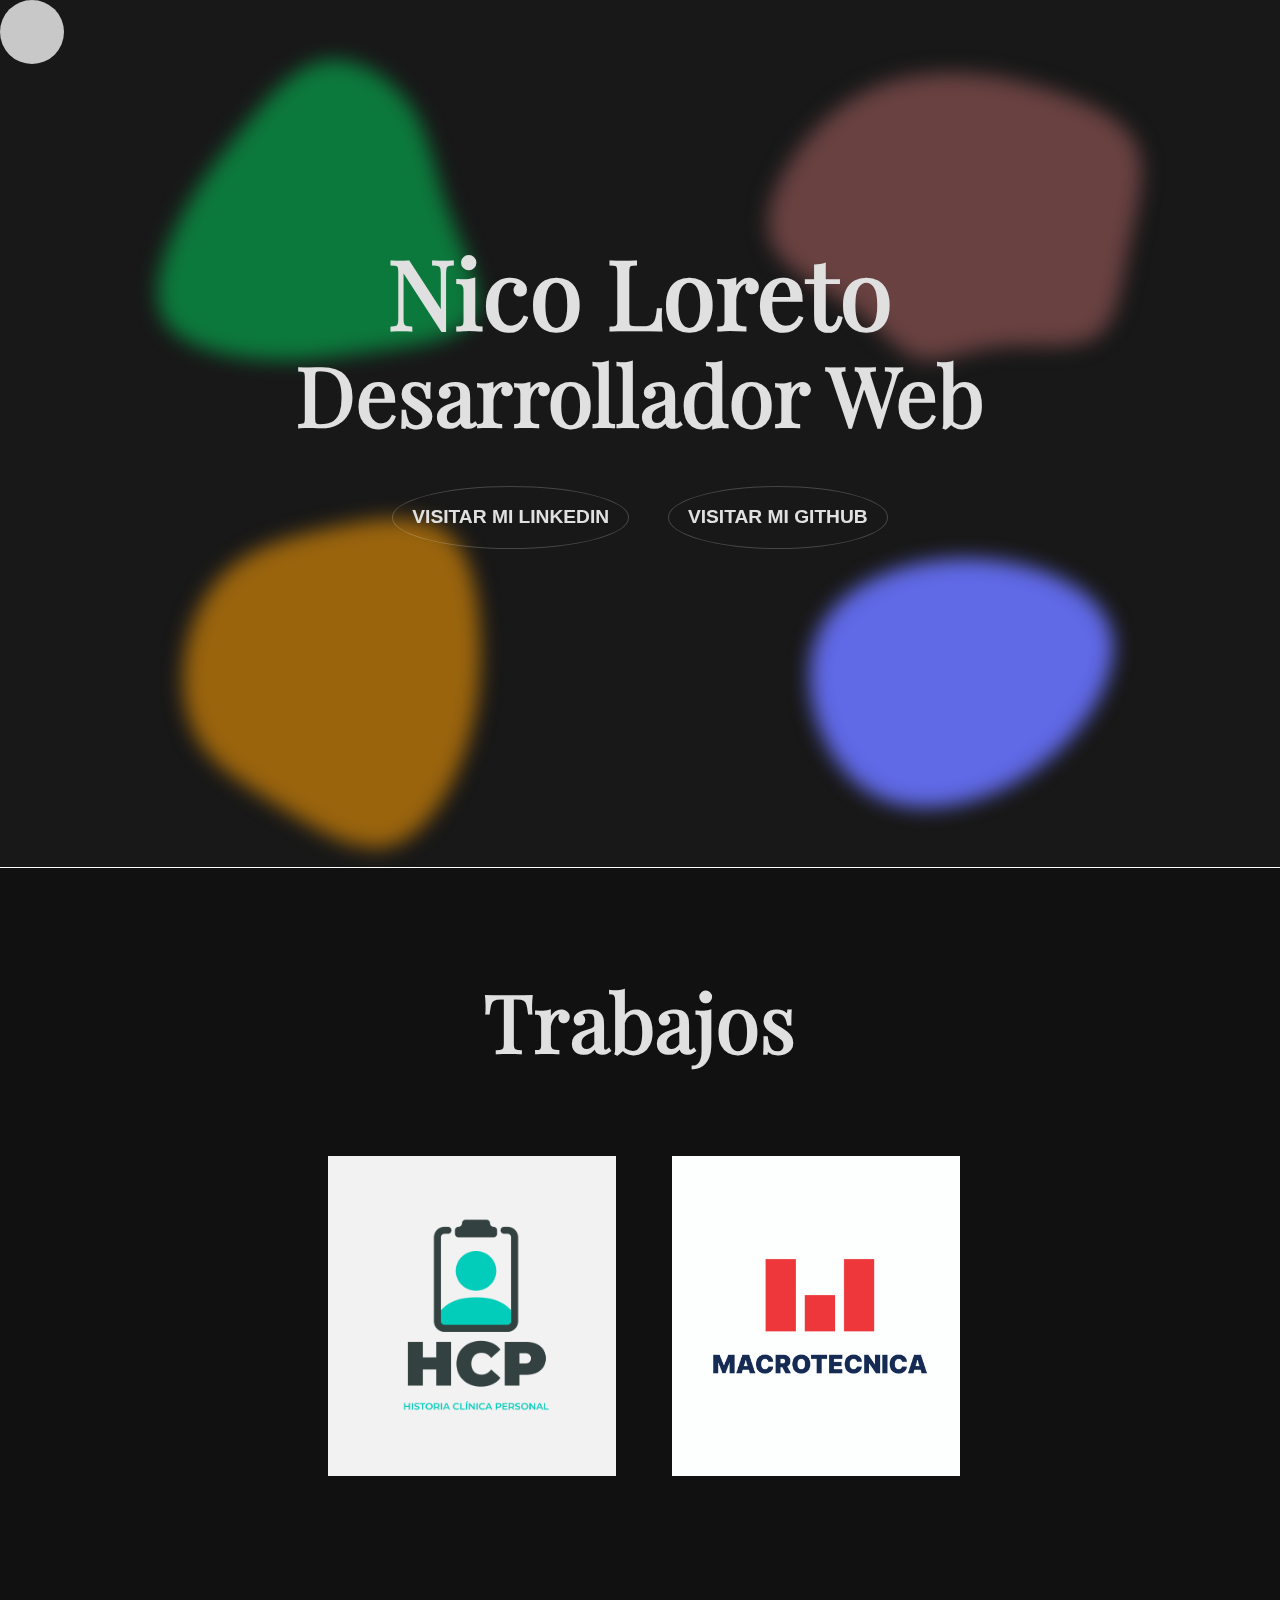
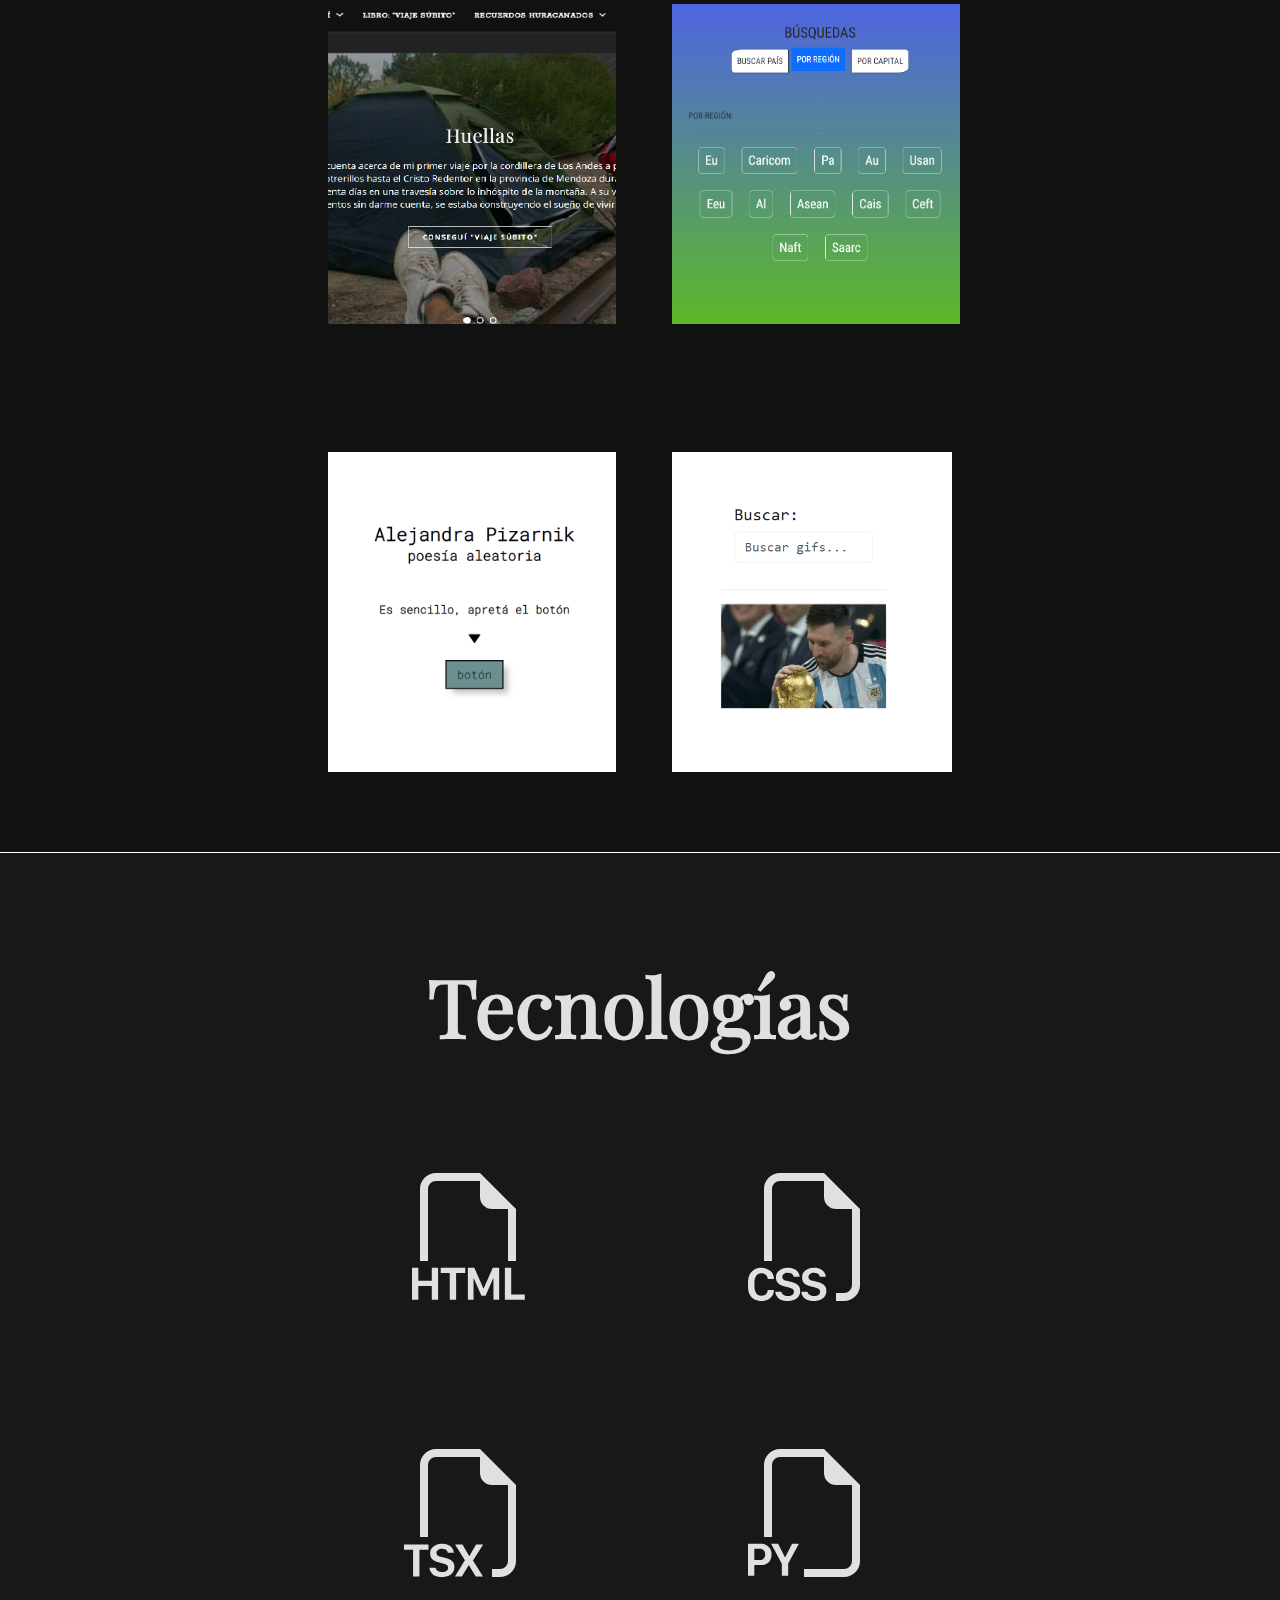
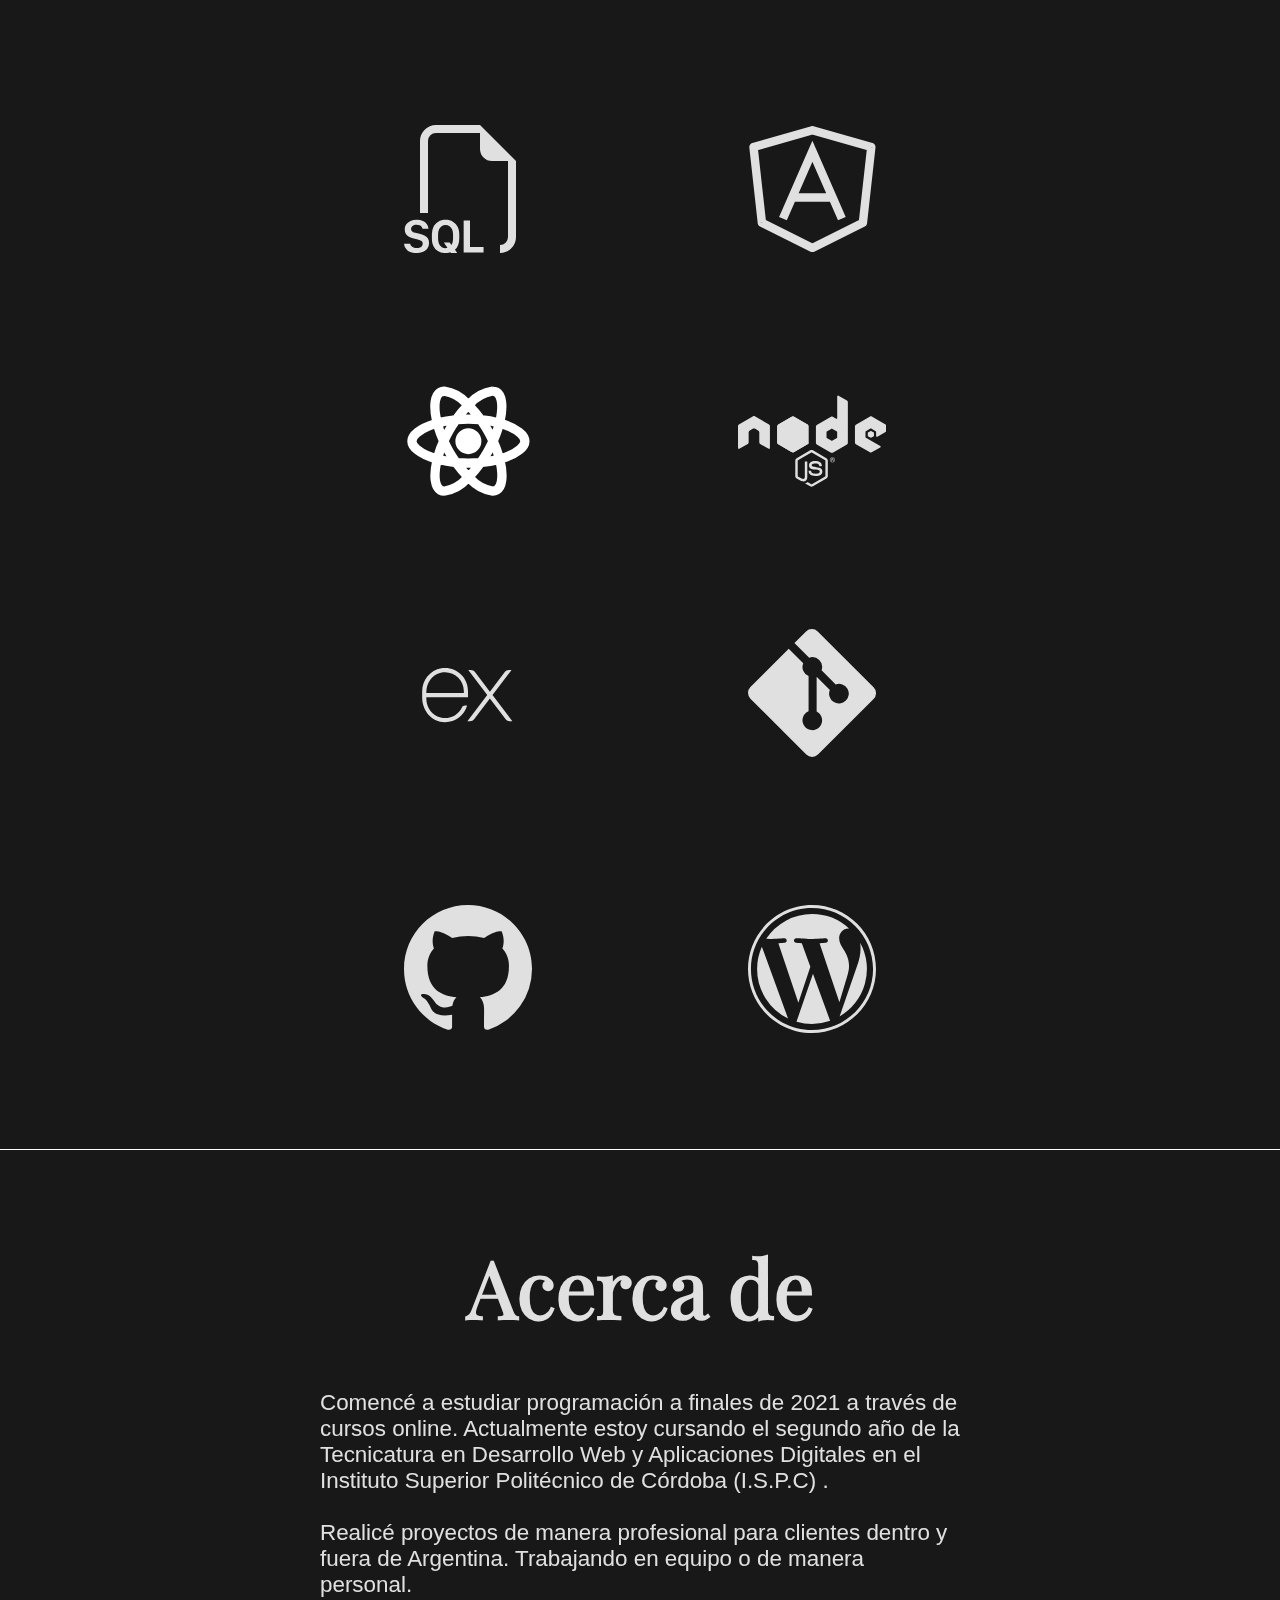
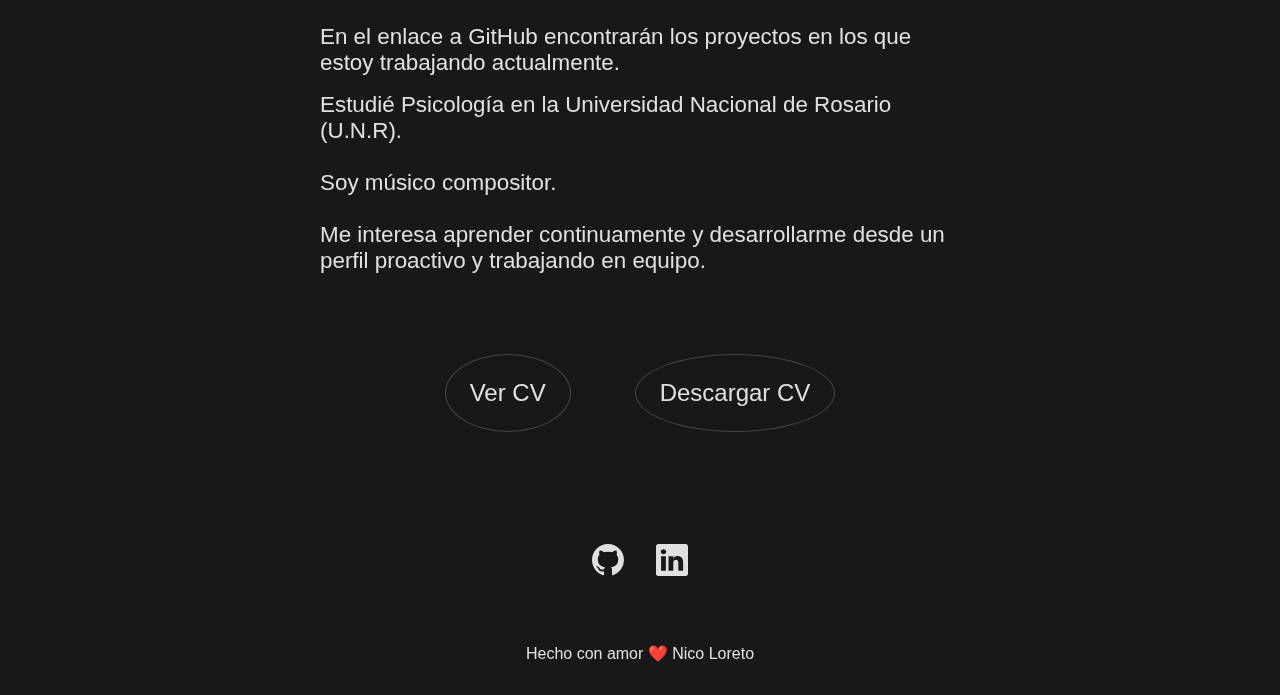
==== commit 98cd7d27: "new technologies added" ====
--- a/index.html
+++ b/index.html
@@ -3,29 +3,13 @@
 
 <head>
     <meta charset="UTF-8">
-    <meta
-        http-equiv="X-UA-Compatible"
-        content="IE=edge"
-    >
-    <meta
-        name="viewport"
-        content="width=device-width, initial-scale=1.0"
-    >
-    <link
-        rel="stylesheet"
-        type="text/css"
-        href="estilos.css"
-    >
-    <title>Nico Loreto | Portfolio profesional developer</title>
+    <meta http-equiv="X-UA-Compatible" content="IE=edge">
+    <meta name="viewport" content="width=device-width, initial-scale=1.0">
+    <link rel="stylesheet" type="text/css" href="estilos.css">
+    <title>Nico Loreto | Portfolio profesional</title>
     <!--JQUERY-->
-    <script
-        defer
-        src="jquery.js"
-    ></script>
-    <script
-        defer
-        src="funciones.js"
-    ></script>
+    <script defer src="jquery.js"></script>
+    <script defer src="funciones.js"></script>
 </head>
 <div class="container"></div>
 
@@ -39,246 +23,131 @@
 
         <!-- https://www.blobmaker.app/ -->
 
-        <svg
-            class="circulo circulo1"
-            viewBox="0 0 200 200"
-            xmlns="http://www.w3.org/2000/svg"
-        >
-            <path
-                class="path"
+        <svg class="circulo circulo1" viewBox="0 0 200 200" xmlns="http://www.w3.org/2000/svg">
+            <path class="path"
                 d="M40.1,-53.2C48.8,-40.5,50.4,-24.9,56.7,-7.3C62.9,10.2,73.7,29.5,68.5,40.4C63.2,51.3,41.8,53.7,23.9,56.1C5.9,58.6,-8.6,61,-26,59.7C-43.4,58.4,-63.6,53.4,-69.9,41.1C-76.2,28.7,-68.5,9,-60.4,-6.1C-52.3,-21.1,-43.8,-31.5,-33.6,-43.9C-23.5,-56.3,-11.7,-70.7,2,-73C15.7,-75.4,31.5,-65.8,40.1,-53.2Z"
-                transform="translate(100 100)"
-            />
+                transform="translate(100 100)" />
         </svg>
-        <svg
-            class="circulo circulo2"
-            viewBox="0 0 200 200"
-            xmlns="http://www.w3.org/2000/svg"
-        >
-            <path
-                class="path"
+        <svg class="circulo circulo2" viewBox="0 0 200 200" xmlns="http://www.w3.org/2000/svg">
+            <path class="path"
                 d="M41.4,-59.6C56.2,-54.8,72.7,-47.8,78.3,-35.7C83.8,-23.7,78.5,-6.6,75,10.1C71.6,26.9,70.2,43.2,60.4,49.7C50.7,56.1,32.6,52.7,17.8,54.1C3,55.5,-8.5,61.7,-17.8,59.5C-27.1,57.2,-34.3,46.6,-46.8,37.5C-59.4,28.5,-77.4,21.1,-83.1,9.4C-88.9,-2.4,-82.3,-18.5,-73.3,-31.5C-64.3,-44.5,-52.8,-54.4,-40.2,-60.2C-27.5,-66.1,-13.8,-67.9,-0.3,-67.5C13.3,-67.1,26.5,-64.5,41.4,-59.6Z"
-                transform="translate(100 100)"
-            />
+                transform="translate(100 100)" />
         </svg>
-        <svg
-            class="circulo circulo3"
-            viewBox="0 0 200 200"
-            xmlns="http://www.w3.org/2000/svg"
-        >
-            <path
-                class="path"
+        <svg class="circulo circulo3" viewBox="0 0 200 200" xmlns="http://www.w3.org/2000/svg">
+            <path class="path"
                 d="M55.2,-64.1C67.5,-55.4,70.8,-34.2,71.2,-15C71.7,4.2,69.4,21.5,62.6,38.8C55.8,56.1,44.4,73.4,29.8,76.4C15.2,79.3,-2.7,67.9,-18,58.4C-33.3,48.9,-46,41.4,-53.2,30.1C-60.5,18.9,-62.2,3.8,-59.7,-10.6C-57.2,-24.9,-50.5,-38.6,-39.9,-47.6C-29.2,-56.6,-14.6,-61.1,3.4,-65.1C21.4,-69.2,42.8,-72.9,55.2,-64.1Z"
-                transform="translate(100 100)"
-            />
+                transform="translate(100 100)" />
         </svg>
-        <svg
-            class="circulo circulo4"
-            viewBox="0 0 200 200"
-            xmlns="http://www.w3.org/2000/svg"
-        >
-            <path
-                class="path"
+        <svg class="circulo circulo4" viewBox="0 0 200 200" xmlns="http://www.w3.org/2000/svg">
+            <path class="path"
                 d="M66.7,-21.2C73.2,-1.7,56.1,26,32.5,42.6C8.9,59.2,-21.1,64.8,-41.4,51.4C-61.8,38,-72.4,5.5,-63.8,-16.8C-55.3,-39.2,-27.7,-51.4,1.2,-51.8C30.1,-52.2,60.2,-40.8,66.7,-21.2Z"
-                transform="translate(100 100)"
-            />
+                transform="translate(100 100)" />
         </svg>
     </div>
 
     <header class="header">
 
-        <nav
-            class="nav"
-            id="nav"
-        >
+        <nav class="nav" id="nav">
             <ul class="ul">
-                <li class="li"><a
-                        href="#Inicio"
-                        class="a"
-                        title="Inicio"
-                    >Inicio</a></li>
-                <li class="li"><a
-                        href="#Trabajos"
-                        class="a"
-                        title="Trabajos"
-                    >Trabajos</a></li>
-                <li class="li"><a
-                        href="#tecnologias"
-                        class="a"
-                        title="Tecnologías"
-                    >Tecnologías</a></li>
-                <li class="li"><a
-                        href="#acercade"
-                        class="a"
-                        title="Acerca de"
-                    >Acerca de</a></li>
+                <li class="li"><a href="#Inicio" class="a" title="Inicio">Inicio</a></li>
+                <li class="li"><a href="#Trabajos" class="a" title="Trabajos">Trabajos</a></li>
+                <li class="li"><a href="#tecnologias" class="a" title="Tecnologías">Tecnologías</a></li>
+                <li class="li"><a href="#acercade" class="a" title="Acerca de">Acerca de</a></li>
             </ul>
         </nav>
     </header>
 
     <!--MAIN-->
-
     <main class="main">
 
-        <div
-            class="seccion"
-            id="Inicio"
-        >
-
-            <seccion class="seccion info">
+        <div class="seccion" id="Inicio">
+
+            <section class="seccion info">
                 <h2 class="h2">Nico Loreto
                     <h3 class="h3">Desarrollador Web</h3>
                 </h2>
                 <ul class="ul">
 
                     <li class="li">
-                        <a
-                            href="https://www.linkedin.com/in/nico-loreto-7b420a206"
-                            class="a"
-                            title="Linkedin"
-                            target="_blank"
-                        >Visitar mi Linkedin</a>
+                        <a href="https://www.linkedin.com/in/nico-loreto-7b420a206" class="a" title="Linkedin"
+                            target="_blank">Visitar mi Linkedin</a>
                     </li>
                     <li class="li">
-                        <a
-                            href="https://github.com/NicoLoreto"
-                            class="a"
-                            title="Github"
-                            target="_blank"
-                        >Visitar mi Github</a>
+                        <a href="https://github.com/NicoLoreto" class="a" title="Github" target="_blank">Visitar mi
+                            Github</a>
                     </li>
                 </ul>
-            </seccion>
+            </section>
 
         </div>
-        <seccion
-            class="seccion trabajos"
-            id="Trabajos"
-        >
+
+        <!--WORKS-->
+        <section class="seccion trabajos" id="Trabajos">
+
             <h2 class="h2">Trabajos</h2>
 
             <div class="grid">
 
-                <article class="article">
-                    <a
-                        class="a"
-                        href="https://github.com/FrancoSer/ISPC_2do_semestre_2022"
-                        title="HCP"
-                        target="_blank"
-                    >
-                        <figure class="figure">
-                            <img
-                                src="assets/HCP.jpg"
-                                alt="imagen - HCP"
-                                class="img img1"
-                                loading="lazy"
-                            >
+                <!-- HCP -->
+                <article class="article">
+                    <a class="a" href="https://github.com/FrancoSer/ISPC_2do_semestre_2022" title="HCP" target="_blank">
+                        <figure class="figure">
+                            <img src="assets/HCP.jpg" alt="imagen - HCP" class="img img1" loading="lazy">
                         </figure>
                         <div class="titulo-descripcion">
                             <h4 class="h4">Historia Clínica Personal</h4>
-                            <p
-                                class="p"
-                                id="textoMayor"
-                            >HCP es un software que permite visualizar, editar y
+                            <p class="p" id="textoMayor">HCP es un software que permite visualizar, editar y
                                 actualizar el historial clínico de un paciente por parte de un profesional de la
                                 salud</br>
 
                             </p>
                         </div>
-
-
-                    </a>
-                </article>
-
-                <article class="article">
-                    <a
-                        class="a"
-                        href="https://macrotecnica.co"
-                        title="Macrotécnica"
-                        target="_blank"
-                    >
-                        <figure class="figure">
-                            <img
-                                src="assets/Frame 373.png"
-                                alt="imagen - Macrotécnica"
-                                class="img img1"
-                                loading="lazy"
-                            >
+                    </a>
+                </article>
+
+                <!-- Macrotécnica -->
+                <article class="article">
+                    <a class="a" href="https://macrotecnica.co" title="Macrotécnica" target="_blank">
+                        <figure class="figure">
+                            <img src="assets/Frame 373.png" alt="imagen - Macrotécnica" class="img img1" loading="lazy">
                         </figure>
                         <div class="titulo-descripcion">
                             <h4 class="h4">Macrotécnica</h4>
-                            <p
-                                class="p"
-                                id="textoMayor"
-                            >
+                            <p class="p" id="textoMayor">
                                 Desarrollo del sitio oficial de la empresa.
                                 Junto a Noelia Valle (Diseño UX/UI) y Andrés Cuervo (DevOps)
-
                                 </br>
 
                             </p>
                         </div>
-
-
-                    </a>
-                </article>
-
-                <article class="article">
-                    <a
-                        class="a"
-                        href="https://viajesubito.com"
-                        title="Viaje Súbito"
-                        target="_blank"
-                    >
-                        <figure class="figure">
-                            <img
-                                src="assets/vs.png"
-                                alt="imagen - Viaje Súbito"
-                                class="img img1"
-                                loading="lazy"
-                            >
-                        </figure>
-                        <div class="titulo-descripcion">
-                            <h4
-                                class="h4"
-                                id="blanco"
-                            >Viaje Súbito</h4>
-                            <p
-                                class="p"
-                                id="blanco"
-                            >
+                    </a>
+                </article>
+
+                <!-- Viaje Súbito -->
+                <article class="article">
+                    <a class="a" href="https://viajesubito.com" title="Viaje Súbito" target="_blank">
+                        <figure class="figure">
+                            <img src="assets/vs.png" alt="imagen - Viaje Súbito" class="img img1" loading="lazy">
+                        </figure>
+                        <div class="titulo-descripcion">
+                            <h4 class="h4" id="blanco">Viaje Súbito</h4>
+                            <p class="p" id="blanco">
                                 Sitio web e-ccomerce
-
                                 </br>
-
                             </p>
                         </div>
-
-
-                    </a>
-                </article>
-
-                <article class="article">
-                    <a
-                        class="a"
-                        href="https://nicoloreto.github.io/PaisesApp/"
-                        title="Paises-App"
-                        target="_blank"
-                    >
-                        <figure class="figure">
-                            <img
-                                src="assets/paisesApp.png"
-                                alt="imagen-Paises-App"
-                                class="img"
-                                loading="lazy"
-                            >
+                    </a>
+                </article>
+
+                <!-- Paises-App -->
+                <article class="article">
+                    <a class="a" href="https://nicoloreto.github.io/PaisesApp/" title="Paises-App" target="_blank">
+                        <figure class="figure">
+                            <img src="assets/paisesApp.png" alt="imagen-Paises-App" class="img" loading="lazy">
                         </figure>
                         <div class="titulo-descripcion">
                             <h4 class="h4">Paises-App</h4>
-                            <p
-                                class="p"
-                                id="gris"
-                            >Aplicación para obtener información acerca de países; como el
+                            <p class="p" id="gris">Aplicación para obtener información acerca de países; como el
                                 código internacional, su densidad demográfica o sus países limítrofes. Consume la API de
                                 restcountries.com,
                                 fue desarrollada con Angular 15
@@ -287,20 +156,12 @@
                     </a>
                 </article>
 
-                <article class="article">
-                    <a
-                        class="a"
-                        href="https://nicoloreto.github.io/textosAleatoriosDeAlejandraPizarnik.githube.io/"
-                        title="Poesía aleatoria"
-                        target="_blank"
-                    >
-                        <figure class="figure">
-                            <img
-                                src="assets/poesia-resp.png"
-                                alt="imagen - Posía aleatoria"
-                                class="img"
-                                loading="lazy"
-                            >
+                <!-- Poesía aleatoria -->
+                <article class="article">
+                    <a class="a" href="https://nicoloreto.github.io/textosAleatoriosDeAlejandraPizarnik.githube.io/"
+                        title="Poesía aleatoria" target="_blank">
+                        <figure class="figure">
+                            <img src="assets/poesia-resp.png" alt="imagen - Posía aleatoria" class="img" loading="lazy">
                         </figure>
                         <div class="titulo-descripcion">
                             <h4 class="h4">Poesía aleatoria</h4>
@@ -310,281 +171,238 @@
                     </a>
                 </article>
 
-                <!-- <article class="article">
-                    <a
-                        class="a"
-                        href="https://nicoloreto.github.io/portfolio_dev/"
-                        title="Portfolio"
-                        target="_blank"
-                    >
-                        <figure class="figure">
-                            <img
-                                src="assets/portfolio.png"
-                                alt="imagen - Portfolio"
-                                class="img"
-                                loading="lazy"
-                            >
-                        </figure>
-                        <div
-                            class="titulo-descripcion"
-                            id=""
-                        >
-                            <h4 class="h4">Porfolio</h4>
-                            <p
-                                class="p"
-                                id="trabajosCentrado"
-                            >Estás en este proyecto ahora</p>
-                        </div>
-                    </a>
-                </article> -->
-                <article class="article">
-                    <a
-                        class="a"
-                        href="https://nicoloreto.github.io/GifsApp/"
-                        title="Gifs-App"
-                        target="_blank"
-                    >
-                        <figure class="figure">
-                            <img
-                                src="assets/gifs.png"
-                                alt="imagen-Gifs-App"
-                                class="img"
-                                loading="lazy"
-                            >
+                <!-- Gifs -->
+                <article class="article">
+                    <a class="a" href="https://nicoloreto.github.io/GifsApp/" title="Gifs-App" target="_blank">
+                        <figure class="figure">
+                            <img src="assets/gifs.png" alt="imagen-Gifs-App" class="img" loading="lazy">
                         </figure>
                         <div class="titulo-descripcion">
                             <h4 class="h4">Gifs-App</h4>
-                            <p
-                                class="p"
-                                id="gris"
-                            >Aplicación para buscar gifs y almacenarlos en un hitorial. Consume la API de
+                            <p class="p" id="gris">Aplicación para buscar gifs y almacenarlos en un hitorial. Consume la
+                                API de
                                 giphy.com. Fue desarrollada con Angular 15
                             </p>
                         </div>
                     </a>
                 </article>
             </div>
-        </seccion>
-
-        <seccion
-            class="seccion tecnologias"
-            id="tecnologias"
-        >
+        </section>
+
+        <!-- Technologies-->
+        <section class="seccion tecnologias" id="tecnologias">
             <h2 class="h2">Tecnologías</h2>
             <div class="grid">
-                <article class="article">
-                    <a
-                        href="https://developer.mozilla.org/es/docs/Web/HTML"
-                        class="a"
-                        target="_blank"
-                    >
-                        <svg
-                            xmlns="http://www.w3.org/2000/svg"
-                            width="16"
-                            height="16"
-                            fill="currentColor"
-                            class="svg"
-                            viewBox="0 0 16 16"
-                        >
-                            <path
-                                fill-rule="evenodd"
-                                d="M14 4.5V11h-1V4.5h-2A1.5 1.5 0 0 1 9.5 3V1H4a1 1 0 0 0-1 1v9H2V2a2 2 0 0 1 2-2h5.5L14 4.5Zm-9.736 7.35v3.999h-.791v-1.714H1.79v1.714H1V11.85h.791v1.626h1.682V11.85h.79Zm2.251.662v3.337h-.794v-3.337H4.588v-.662h3.064v.662H6.515Zm2.176 3.337v-2.66h.038l.952 2.159h.516l.946-2.16h.038v2.661h.715V11.85h-.8l-1.14 2.596H9.93L8.79 11.85h-.805v3.999h.706Zm4.71-.674h1.696v.674H12.61V11.85h.79v3.325Z"
-                            />
-                        </svg>
-                        <!-- HTML5 -->
-                    </a>
-                </article>
-                <article class="article">
-                    <a
-                        href="https://developer.mozilla.org/es/docs/Web/CSS"
-                        class="a"
-                        target="_blank"
-                    >
-                        <svg
-                            xmlns="http://www.w3.org/2000/svg"
-                            width="16"
-                            height="16"
-                            fill="currentColor"
-                            class="svg"
-                            viewBox="0 0 16 16"
-                        >
-                            <path
-                                fill-rule="evenodd"
-                                d="M14 4.5V14a2 2 0 0 1-2 2h-1v-1h1a1 1 0 0 0 1-1V4.5h-2A1.5 1.5 0 0 1 9.5 3V1H4a1 1 0 0 0-1 1v9H2V2a2 2 0 0 1 2-2h5.5L14 4.5ZM3.397 14.841a1.13 1.13 0 0 0 .401.823c.13.108.289.192.478.252.19.061.411.091.665.091.338 0 .624-.053.859-.158.236-.105.416-.252.539-.44.125-.189.187-.408.187-.656 0-.224-.045-.41-.134-.56a1.001 1.001 0 0 0-.375-.357 2.027 2.027 0 0 0-.566-.21l-.621-.144a.97.97 0 0 1-.404-.176.37.37 0 0 1-.144-.299c0-.156.062-.284.185-.384.125-.101.296-.152.512-.152.143 0 .266.023.37.068a.624.624 0 0 1 .246.181.56.56 0 0 1 .12.258h.75a1.092 1.092 0 0 0-.2-.566 1.21 1.21 0 0 0-.5-.41 1.813 1.813 0 0 0-.78-.152c-.293 0-.551.05-.776.15-.225.099-.4.24-.527.421-.127.182-.19.395-.19.639 0 .201.04.376.122.524.082.149.2.27.352.367.152.095.332.167.539.213l.618.144c.207.049.361.113.463.193a.387.387 0 0 1 .152.326.505.505 0 0 1-.085.29.559.559 0 0 1-.255.193c-.111.047-.249.07-.413.07-.117 0-.223-.013-.32-.04a.838.838 0 0 1-.248-.115.578.578 0 0 1-.255-.384h-.765ZM.806 13.693c0-.248.034-.46.102-.633a.868.868 0 0 1 .302-.399.814.814 0 0 1 .475-.137c.15 0 .283.032.398.097a.7.7 0 0 1 .272.26.85.85 0 0 1 .12.381h.765v-.072a1.33 1.33 0 0 0-.466-.964 1.441 1.441 0 0 0-.489-.272 1.838 1.838 0 0 0-.606-.097c-.356 0-.66.074-.911.223-.25.148-.44.359-.572.632-.13.274-.196.6-.196.979v.498c0 .379.064.704.193.976.131.271.322.48.572.626.25.145.554.217.914.217.293 0 .554-.055.785-.164.23-.11.414-.26.55-.454a1.27 1.27 0 0 0 .226-.674v-.076h-.764a.799.799 0 0 1-.118.363.7.7 0 0 1-.272.25.874.874 0 0 1-.401.087.845.845 0 0 1-.478-.132.833.833 0 0 1-.299-.392 1.699 1.699 0 0 1-.102-.627v-.495ZM6.78 15.29a1.176 1.176 0 0 1-.111-.449h.764a.578.578 0 0 0 .255.384c.07.049.154.087.25.114.095.028.201.041.319.041.164 0 .301-.023.413-.07a.559.559 0 0 0 .255-.193.507.507 0 0 0 .085-.29.387.387 0 0 0-.153-.326c-.101-.08-.256-.144-.463-.193l-.618-.143a1.72 1.72 0 0 1-.539-.214 1 1 0 0 1-.351-.367 1.068 1.068 0 0 1-.123-.524c0-.244.063-.457.19-.639.127-.181.303-.322.527-.422.225-.1.484-.149.777-.149.304 0 .564.05.779.152.217.102.384.239.5.41.12.17.187.359.2.566h-.75a.56.56 0 0 0-.12-.258.624.624 0 0 0-.246-.181.923.923 0 0 0-.37-.068c-.216 0-.387.05-.512.152a.472.472 0 0 0-.184.384c0 .121.047.22.143.3a.97.97 0 0 0 .404.175l.621.143c.217.05.406.12.566.211.16.09.285.21.375.358.09.148.135.335.135.56 0 .247-.063.466-.188.656a1.216 1.216 0 0 1-.539.439c-.234.105-.52.158-.858.158-.254 0-.476-.03-.665-.09a1.404 1.404 0 0 1-.478-.252 1.13 1.13 0 0 1-.29-.375Z"
-                            />
-                        </svg>
-                        <!-- CSS3 -->
-                    </a>
-                </article>
-
-                <!-- typesrcipt -->
-                <article class="article">
-                    <a
-                        href="https://www.w3schools.com/typescript/index.php"
-                        class="a"
-                        target="_blank"
-                    >
-                        <svg
-                            xmlns="http://www.w3.org/2000/svg"
-                            width="16"
-                            height="16"
-                            class="svg"
-                            fill="currentColor"
-                            class="bi bi-filetype-tsx"
-                            viewBox="0 0 16 16"
-                        >
-                            <path
-                                fill-rule="evenodd"
-                                d="M14 4.5V14a2 2 0 0 1-2 2h-1v-1h1a1 1 0 0 0 1-1V4.5h-2A1.5 1.5 0 0 1 9.5 3V1H4a1 1 0 0 0-1 1v9H2V2a2 2 0 0 1 2-2h5.5L14 4.5ZM3.172 14.841a1.13 1.13 0 0 0 .401.823c.129.108.288.192.478.252.189.061.41.091.665.091.338 0 .624-.053.858-.158.236-.105.416-.252.54-.44a1.17 1.17 0 0 0 .187-.656c0-.224-.045-.41-.135-.56a1.001 1.001 0 0 0-.375-.357 2.027 2.027 0 0 0-.566-.21l-.62-.144a.97.97 0 0 1-.405-.176.37.37 0 0 1-.144-.299c0-.156.062-.284.185-.384.125-.101.296-.152.513-.152.142 0 .265.023.369.068a.624.624 0 0 1 .246.181.56.56 0 0 1 .12.258h.75a1.092 1.092 0 0 0-.2-.566 1.21 1.21 0 0 0-.5-.41 1.813 1.813 0 0 0-.78-.152c-.292 0-.551.05-.776.15-.224.099-.4.24-.527.421-.127.182-.19.395-.19.639 0 .201.04.376.122.524.083.149.2.27.352.367.152.095.332.167.54.213l.617.144c.207.049.362.113.463.193a.387.387 0 0 1 .152.326.511.511 0 0 1-.084.29.559.559 0 0 1-.255.193 1.07 1.07 0 0 1-.413.07c-.118 0-.224-.013-.32-.04a.837.837 0 0 1-.249-.115.578.578 0 0 1-.255-.384h-.764Zm-1.244 1.09v-3.337h1.136v-.662H0v.662h1.134v3.337h.794Zm7.076-3.999h.893l-1.274 2.007 1.254 1.992h-.909l-.85-1.415h-.034l-.853 1.415H6.37l1.239-2.016-1.228-1.983h.932l.832 1.438h.035l.824-1.438Z"
-                            />
-                        </svg>
-
-                        <!-- CSS3 -->
-                    </a>
-                </article>
-                <!-- <article class="article">
-                    <a
-                        href="https://developer.mozilla.org/es/docs/Web/JavaScript"
-                        class="a"
-                        target="_blank"
-                    >
-                        <svg
-                            xmlns="http://www.w3.org/2000/svg"
-                            width="16"
-                            height="16"
-                            fill="currentColor"
-                            class="svg"
-                            viewBox="0 0 16 16"
-                        >
-                            <path
-                                fill-rule="evenodd"
-                                d="M14 4.5V14a2 2 0 0 1-2 2H8v-1h4a1 1 0 0 0 1-1V4.5h-2A1.5 1.5 0 0 1 9.5 3V1H4a1 1 0 0 0-1 1v9H2V2a2 2 0 0 1 2-2h5.5L14 4.5ZM3.186 15.29a1.176 1.176 0 0 1-.111-.449h.765a.578.578 0 0 0 .255.384c.07.049.153.087.249.114.095.028.202.041.319.041.164 0 .302-.023.413-.07a.559.559 0 0 0 .255-.193.507.507 0 0 0 .085-.29.387.387 0 0 0-.153-.326c-.101-.08-.255-.144-.462-.193l-.619-.143a1.72 1.72 0 0 1-.539-.214 1.001 1.001 0 0 1-.351-.367 1.068 1.068 0 0 1-.123-.524c0-.244.063-.457.19-.639.127-.181.303-.322.528-.422.224-.1.483-.149.776-.149.305 0 .564.05.78.152.216.102.383.239.5.41.12.17.186.359.2.566h-.75a.56.56 0 0 0-.12-.258.624.624 0 0 0-.247-.181.923.923 0 0 0-.369-.068c-.217 0-.388.05-.513.152a.472.472 0 0 0-.184.384c0 .121.048.22.143.3a.97.97 0 0 0 .405.175l.62.143c.218.05.406.12.566.211.16.09.285.21.375.358.09.148.135.335.135.56 0 .247-.063.466-.188.656a1.216 1.216 0 0 1-.539.439c-.234.105-.52.158-.858.158-.254 0-.476-.03-.665-.09a1.404 1.404 0 0 1-.478-.252 1.13 1.13 0 0 1-.29-.375Zm-3.104-.033A1.32 1.32 0 0 1 0 14.791h.765a.576.576 0 0 0 .073.27.499.499 0 0 0 .454.246c.19 0 .33-.055.422-.164.092-.11.138-.265.138-.466v-2.745h.79v2.725c0 .44-.119.774-.357 1.005-.236.23-.564.345-.984.345a1.59 1.59 0 0 1-.569-.094 1.145 1.145 0 0 1-.407-.266 1.14 1.14 0 0 1-.243-.39Z"
-                            />
-                        </svg>
-                        JavaScript-->
-                <!-- </a>
-                </article>  -->
-                <article class="article">
-                    <a
-                        href="https://developer.mozilla.org/es/docs/Glossary/Python"
-                        class="a"
-                        target="_blank"
-                    >
-                        <svg
-                            xmlns="http://www.w3.org/2000/svg"
-                            width="16"
-                            height="16"
-                            fill="currentColor"
-                            class="svg"
-                            viewBox="0 0 16 16"
-                        >
-                            <path
-                                fill-rule="evenodd"
-                                d="M14 4.5V14a2 2 0 0 1-2 2H7v-1h5a1 1 0 0 0 1-1V4.5h-2A1.5 1.5 0 0 1 9.5 3V1H4a1 1 0 0 0-1 1v9H2V2a2 2 0 0 1 2-2h5.5L14 4.5ZM0 11.85h1.6c.289 0 .533.06.732.179.201.117.355.276.46.477.105.201.158.427.158.677 0 .25-.054.476-.16.677-.106.199-.26.357-.464.474a1.452 1.452 0 0 1-.732.173H.79v1.342H0V11.85Zm2.06 1.714a.795.795 0 0 0 .085-.381c0-.227-.062-.4-.185-.521-.123-.122-.294-.182-.513-.182H.788v1.406h.66a.794.794 0 0 0 .374-.082.574.574 0 0 0 .238-.24Zm2.963.75v1.535H4.23v-1.52L2.89 11.85h.876l.853 1.696h.032l.856-1.696h.855l-1.339 2.464Z"
-                            />
-                        </svg>
-                        <!-- Python -->
-                    </a>
-                </article>
-                <article class="article">
-                    <a
-                        href="https://developer.mozilla.org/es/docs/Glossary/Git"
-                        class="a"
-                        target="_blank"
-                    >
-                        <svg
-                            xmlns="http://www.w3.org/2000/svg"
-                            width="16"
-                            height="16"
-                            fill="currentColor"
-                            class="svg"
-                            viewBox="0 0 16 16"
-                        >
-                            <path
-                                d="M15.698 7.287 8.712.302a1.03 1.03 0 0 0-1.457 0l-1.45 1.45 1.84 1.84a1.223 1.223 0 0 1 1.55 1.56l1.773 1.774a1.224 1.224 0 0 1 1.267 2.025 1.226 1.226 0 0 1-2.002-1.334L8.58 5.963v4.353a1.226 1.226 0 1 1-1.008-.036V5.887a1.226 1.226 0 0 1-.666-1.608L5.093 2.465l-4.79 4.79a1.03 1.03 0 0 0 0 1.457l6.986 6.986a1.03 1.03 0 0 0 1.457 0l6.953-6.953a1.031 1.031 0 0 0 0-1.457"
-                            />
-                        </svg>
-                        <!-- >GIT -->
-                    </a>
-                </article>
-                <article class="article">
-                    <a
-                        href="https://conociendogithub.readthedocs.io/en/latest/data/introduccion/#:~:text=GitHub%20es%20una%20plataforma%20de%20desarrollo%20colaborativo%20de,de%20forma%20privada%2C%20creando%20una%20cuenta%20de%20pago."
-                        class="a"
-                        target="_blank"
-                    >
-                        <svg
-                            xmlns="http://www.w3.org/2000/svg"
-                            width="16"
-                            height="16"
-                            fill="currentColor"
-                            class="svg"
-                            viewBox="0 0 16 16"
-                        >
-                            <path
-                                d="M8 0C3.58 0 0 3.58 0 8c0 3.54 2.29 6.53 5.47 7.59.4.07.55-.17.55-.38 0-.19-.01-.82-.01-1.49-2.01.37-2.53-.49-2.69-.94-.09-.23-.48-.94-.82-1.13-.28-.15-.68-.52-.01-.53.63-.01 1.08.58 1.23.82.72 1.21 1.87.87 2.33.66.07-.52.28-.87.51-1.07-1.78-.2-3.64-.89-3.64-3.95 0-.87.31-1.59.82-2.15-.08-.2-.36-1.02.08-2.12 0 0 .67-.21 2.2.82.64-.18 1.32-.27 2-.27.68 0 1.36.09 2 .27 1.53-1.04 2.2-.82 2.2-.82.44 1.1.16 1.92.08 2.12.51.56.82 1.27.82 2.15 0 3.07-1.87 3.75-3.65 3.95.29.25.54.73.54 1.48 0 1.07-.01 1.93-.01 2.2 0 .21.15.46.55.38A8.012 8.012 0 0 0 16 8c0-4.42-3.58-8-8-8z"
-                            />
-                        </svg>
-                        <!-- GITHUB -->
-                    </a>
-                </article>
-                <article class="article">
-                    <a
-                        href="https://developer.mozilla.org/es/docs/Glossary/SQL"
-                        class="a"
-                        target="_blank"
-                    >
-                        <svg
-                            xmlns="http://www.w3.org/2000/svg"
-                            width="16"
-                            height="16"
-                            fill="currentColor"
-                            class="svg"
-                            viewBox="0 0 16 16"
-                        >
-                            <path
-                                fill-rule="evenodd"
-                                d="M14 4.5V14a2 2 0 0 1-2 2v-1a1 1 0 0 0 1-1V4.5h-2A1.5 1.5 0 0 1 9.5 3V1H4a1 1 0 0 0-1 1v9H2V2a2 2 0 0 1 2-2h5.5L14 4.5ZM0 14.841a1.129 1.129 0 0 0 .401.823c.13.108.288.192.478.252s.411.091.665.091c.338 0 .624-.053.858-.158.237-.106.416-.252.54-.44a1.17 1.17 0 0 0 .187-.656c0-.224-.045-.41-.135-.56a1 1 0 0 0-.375-.357 2.027 2.027 0 0 0-.565-.21l-.621-.144a.97.97 0 0 1-.405-.176.369.369 0 0 1-.143-.299c0-.156.061-.284.184-.384.125-.101.296-.152.513-.152.143 0 .266.022.37.068a.624.624 0 0 1 .245.181.56.56 0 0 1 .12.258h.75a1.092 1.092 0 0 0-.199-.566 1.21 1.21 0 0 0-.5-.41 1.813 1.813 0 0 0-.78-.152c-.293 0-.552.05-.776.15-.225.099-.4.24-.528.421-.127.182-.19.395-.19.639 0 .201.04.376.123.524.082.149.199.27.351.367.153.095.332.167.54.213l.618.144c.207.049.36.113.462.193a.387.387 0 0 1 .153.325c0 .11-.029.207-.085.29A.558.558 0 0 1 2 15.31c-.111.047-.249.07-.413.07-.117 0-.224-.013-.32-.04a.835.835 0 0 1-.248-.115.579.579 0 0 1-.255-.384H0Zm6.878 1.489-.507-.739c.176-.162.31-.362.401-.6.092-.239.138-.507.138-.806v-.501c0-.371-.07-.693-.208-.967a1.495 1.495 0 0 0-.589-.636c-.256-.15-.561-.225-.917-.225-.351 0-.656.075-.914.225-.256.149-.453.36-.592.636a2.138 2.138 0 0 0-.205.967v.5c0 .37.069.691.205.965.139.273.336.485.592.636a1.8 1.8 0 0 0 .914.222 1.8 1.8 0 0 0 .6-.1l.294.422h.788ZM4.262 14.2v-.522c0-.246.038-.456.114-.63a.91.91 0 0 1 .325-.398.885.885 0 0 1 .495-.138c.192 0 .357.046.495.138a.88.88 0 0 1 .325.398c.077.174.115.384.115.63v.522c0 .164-.018.312-.053.445-.035.13-.087.244-.155.34l-.106-.14-.105-.147h-.733l.451.65a.638.638 0 0 1-.251.047.872.872 0 0 1-.487-.147.916.916 0 0 1-.32-.404 1.67 1.67 0 0 1-.11-.644Zm3.986 1.057h1.696v.674H7.457v-3.999h.79v3.325Z"
-                            />
-                        </svg>
-                        <!-- SQL -->
-                    </a>
-                </article>
-                <article class="article">
-                    <a
-                        href="https://institutocajasol.com/que-es-wordpress-y-como-funciona/"
-                        class="a"
-                        target="_blank"
-                    >
-                        <svg
-                            xmlns="http://www.w3.org/2000/svg"
-                            width="16"
-                            height="16"
-                            fill="currentColor"
-                            class="svg"
-                            viewBox="0 0 16 16"
-                        >
-                            <path
-                                d="M12.633 7.653c0-.848-.305-1.435-.566-1.892l-.08-.13c-.317-.51-.594-.958-.594-1.48 0-.63.478-1.218 1.152-1.218.02 0 .039.002.058.003l.031.003A6.838 6.838 0 0 0 8 1.137 6.855 6.855 0 0 0 2.266 4.23c.16.005.313.009.442.009.717 0 1.828-.087 1.828-.087.37-.022.414.521.044.565 0 0-.371.044-.785.065l2.5 7.434 1.5-4.506-1.07-2.929c-.369-.022-.719-.065-.719-.065-.37-.022-.326-.588.043-.566 0 0 1.134.087 1.808.087.718 0 1.83-.087 1.83-.087.37-.022.413.522.043.566 0 0-.372.043-.785.065l2.48 7.377.684-2.287.054-.173c.27-.86.469-1.495.469-2.046zM1.137 8a6.864 6.864 0 0 0 3.868 6.176L1.73 5.206A6.837 6.837 0 0 0 1.137 8z"
-                            />
-                            <path
-                                d="M6.061 14.583 8.121 8.6l2.109 5.78c.014.033.03.064.049.094a6.854 6.854 0 0 1-4.218.109zm7.96-9.876c.03.219.047.453.047.706 0 .696-.13 1.479-.522 2.458l-2.096 6.06a6.86 6.86 0 0 0 2.572-9.224z"
-                            />
-                            <path
-                                fill-rule="evenodd"
-                                d="M0 8c0-4.411 3.589-8 8-8 4.41 0 8 3.589 8 8s-3.59 8-8 8c-4.411 0-8-3.589-8-8zm.367 0c0 4.209 3.424 7.633 7.633 7.633 4.208 0 7.632-3.424 7.632-7.633C15.632 3.79 12.208.367 8 .367 3.79.367.367 3.79.367 8z"
-                            />
-                        </svg>
-                        <!-- WordrPress -->
+
+                <!-- HTML5 -->
+                <article class="article">
+                    <a href="https://developer.mozilla.org/es/docs/Web/HTML" class="a" target="_blank">
+                        <svg xmlns="http://www.w3.org/2000/svg" width="16" height="16" fill="currentColor" class="svg"
+                            viewBox="0 0 16 16">
+                            <path fill-rule="evenodd"
+                                d="M14 4.5V11h-1V4.5h-2A1.5 1.5 0 0 1 9.5 3V1H4a1 1 0 0 0-1 1v9H2V2a2 2 0 0 1 2-2h5.5L14 4.5Zm-9.736 7.35v3.999h-.791v-1.714H1.79v1.714H1V11.85h.791v1.626h1.682V11.85h.79Zm2.251.662v3.337h-.794v-3.337H4.588v-.662h3.064v.662H6.515Zm2.176 3.337v-2.66h.038l.952 2.159h.516l.946-2.16h.038v2.661h.715V11.85h-.8l-1.14 2.596H9.93L8.79 11.85h-.805v3.999h.706Zm4.71-.674h1.696v.674H12.61V11.85h.79v3.325Z" />
+                        </svg>
+                    </a>
+                </article>
+
+                <!-- CSS -->
+                <article class="article">
+                    <a href="https://developer.mozilla.org/es/docs/Web/CSS" class="a" target="_blank">
+                        <svg xmlns="http://www.w3.org/2000/svg" width="16" height="16" fill="currentColor" class="svg"
+                            viewBox="0 0 16 16">
+                            <path fill-rule="evenodd"
+                                d="M14 4.5V14a2 2 0 0 1-2 2h-1v-1h1a1 1 0 0 0 1-1V4.5h-2A1.5 1.5 0 0 1 9.5 3V1H4a1 1 0 0 0-1 1v9H2V2a2 2 0 0 1 2-2h5.5L14 4.5ZM3.397 14.841a1.13 1.13 0 0 0 .401.823c.13.108.289.192.478.252.19.061.411.091.665.091.338 0 .624-.053.859-.158.236-.105.416-.252.539-.44.125-.189.187-.408.187-.656 0-.224-.045-.41-.134-.56a1.001 1.001 0 0 0-.375-.357 2.027 2.027 0 0 0-.566-.21l-.621-.144a.97.97 0 0 1-.404-.176.37.37 0 0 1-.144-.299c0-.156.062-.284.185-.384.125-.101.296-.152.512-.152.143 0 .266.023.37.068a.624.624 0 0 1 .246.181.56.56 0 0 1 .12.258h.75a1.092 1.092 0 0 0-.2-.566 1.21 1.21 0 0 0-.5-.41 1.813 1.813 0 0 0-.78-.152c-.293 0-.551.05-.776.15-.225.099-.4.24-.527.421-.127.182-.19.395-.19.639 0 .201.04.376.122.524.082.149.2.27.352.367.152.095.332.167.539.213l.618.144c.207.049.361.113.463.193a.387.387 0 0 1 .152.326.505.505 0 0 1-.085.29.559.559 0 0 1-.255.193c-.111.047-.249.07-.413.07-.117 0-.223-.013-.32-.04a.838.838 0 0 1-.248-.115.578.578 0 0 1-.255-.384h-.765ZM.806 13.693c0-.248.034-.46.102-.633a.868.868 0 0 1 .302-.399.814.814 0 0 1 .475-.137c.15 0 .283.032.398.097a.7.7 0 0 1 .272.26.85.85 0 0 1 .12.381h.765v-.072a1.33 1.33 0 0 0-.466-.964 1.441 1.441 0 0 0-.489-.272 1.838 1.838 0 0 0-.606-.097c-.356 0-.66.074-.911.223-.25.148-.44.359-.572.632-.13.274-.196.6-.196.979v.498c0 .379.064.704.193.976.131.271.322.48.572.626.25.145.554.217.914.217.293 0 .554-.055.785-.164.23-.11.414-.26.55-.454a1.27 1.27 0 0 0 .226-.674v-.076h-.764a.799.799 0 0 1-.118.363.7.7 0 0 1-.272.25.874.874 0 0 1-.401.087.845.845 0 0 1-.478-.132.833.833 0 0 1-.299-.392 1.699 1.699 0 0 1-.102-.627v-.495ZM6.78 15.29a1.176 1.176 0 0 1-.111-.449h.764a.578.578 0 0 0 .255.384c.07.049.154.087.25.114.095.028.201.041.319.041.164 0 .301-.023.413-.07a.559.559 0 0 0 .255-.193.507.507 0 0 0 .085-.29.387.387 0 0 0-.153-.326c-.101-.08-.256-.144-.463-.193l-.618-.143a1.72 1.72 0 0 1-.539-.214 1 1 0 0 1-.351-.367 1.068 1.068 0 0 1-.123-.524c0-.244.063-.457.19-.639.127-.181.303-.322.527-.422.225-.1.484-.149.777-.149.304 0 .564.05.779.152.217.102.384.239.5.41.12.17.187.359.2.566h-.75a.56.56 0 0 0-.12-.258.624.624 0 0 0-.246-.181.923.923 0 0 0-.37-.068c-.216 0-.387.05-.512.152a.472.472 0 0 0-.184.384c0 .121.047.22.143.3a.97.97 0 0 0 .404.175l.621.143c.217.05.406.12.566.211.16.09.285.21.375.358.09.148.135.335.135.56 0 .247-.063.466-.188.656a1.216 1.216 0 0 1-.539.439c-.234.105-.52.158-.858.158-.254 0-.476-.03-.665-.09a1.404 1.404 0 0 1-.478-.252 1.13 1.13 0 0 1-.29-.375Z" />
+                        </svg>
+                    </a>
+                </article>
+
+                <!-- TypeScript -->
+                <article class="article">
+                    <a href="https://www.w3schools.com/typescript/index.php" class="a" target="_blank">
+                        <svg xmlns="http://www.w3.org/2000/svg" width="16" height="16" class="svg" fill="currentColor"
+                            class="bi bi-filetype-tsx" viewBox="0 0 16 16">
+                            <path fill-rule="evenodd"
+                                d="M14 4.5V14a2 2 0 0 1-2 2h-1v-1h1a1 1 0 0 0 1-1V4.5h-2A1.5 1.5 0 0 1 9.5 3V1H4a1 1 0 0 0-1 1v9H2V2a2 2 0 0 1 2-2h5.5L14 4.5ZM3.172 14.841a1.13 1.13 0 0 0 .401.823c.129.108.288.192.478.252.189.061.41.091.665.091.338 0 .624-.053.858-.158.236-.105.416-.252.54-.44a1.17 1.17 0 0 0 .187-.656c0-.224-.045-.41-.135-.56a1.001 1.001 0 0 0-.375-.357 2.027 2.027 0 0 0-.566-.21l-.62-.144a.97.97 0 0 1-.405-.176.37.37 0 0 1-.144-.299c0-.156.062-.284.185-.384.125-.101.296-.152.513-.152.142 0 .265.023.369.068a.624.624 0 0 1 .246.181.56.56 0 0 1 .12.258h.75a1.092 1.092 0 0 0-.2-.566 1.21 1.21 0 0 0-.5-.41 1.813 1.813 0 0 0-.78-.152c-.292 0-.551.05-.776.15-.224.099-.4.24-.527.421-.127.182-.19.395-.19.639 0 .201.04.376.122.524.083.149.2.27.352.367.152.095.332.167.54.213l.617.144c.207.049.362.113.463.193a.387.387 0 0 1 .152.326.511.511 0 0 1-.084.29.559.559 0 0 1-.255.193 1.07 1.07 0 0 1-.413.07c-.118 0-.224-.013-.32-.04a.837.837 0 0 1-.249-.115.578.578 0 0 1-.255-.384h-.764Zm-1.244 1.09v-3.337h1.136v-.662H0v.662h1.134v3.337h.794Zm7.076-3.999h.893l-1.274 2.007 1.254 1.992h-.909l-.85-1.415h-.034l-.853 1.415H6.37l1.239-2.016-1.228-1.983h.932l.832 1.438h.035l.824-1.438Z" />
+                        </svg>
+                    </a>
+                </article>
+
+                <!-- Python -->
+                <article class="article">
+                    <a href="https://developer.mozilla.org/es/docs/Glossary/Python" class="a" target="_blank">
+                        <svg xmlns="http://www.w3.org/2000/svg" width="16" height="16" fill="currentColor" class="svg"
+                            viewBox="0 0 16 16">
+                            <path fill-rule="evenodd"
+                                d="M14 4.5V14a2 2 0 0 1-2 2H7v-1h5a1 1 0 0 0 1-1V4.5h-2A1.5 1.5 0 0 1 9.5 3V1H4a1 1 0 0 0-1 1v9H2V2a2 2 0 0 1 2-2h5.5L14 4.5ZM0 11.85h1.6c.289 0 .533.06.732.179.201.117.355.276.46.477.105.201.158.427.158.677 0 .25-.054.476-.16.677-.106.199-.26.357-.464.474a1.452 1.452 0 0 1-.732.173H.79v1.342H0V11.85Zm2.06 1.714a.795.795 0 0 0 .085-.381c0-.227-.062-.4-.185-.521-.123-.122-.294-.182-.513-.182H.788v1.406h.66a.794.794 0 0 0 .374-.082.574.574 0 0 0 .238-.24Zm2.963.75v1.535H4.23v-1.52L2.89 11.85h.876l.853 1.696h.032l.856-1.696h.855l-1.339 2.464Z" />
+                        </svg>
+                    </a>
+                </article>
+
+                <!-- Sql -->
+                <article class="article">
+                    <a href="https://developer.mozilla.org/es/docs/Glossary/SQL" class="a" target="_blank">
+                        <svg xmlns="http://www.w3.org/2000/svg" width="16" height="16" fill="currentColor" class="svg"
+                            viewBox="0 0 16 16">
+                            <path fill-rule="evenodd"
+                                d="M14 4.5V14a2 2 0 0 1-2 2v-1a1 1 0 0 0 1-1V4.5h-2A1.5 1.5 0 0 1 9.5 3V1H4a1 1 0 0 0-1 1v9H2V2a2 2 0 0 1 2-2h5.5L14 4.5ZM0 14.841a1.129 1.129 0 0 0 .401.823c.13.108.288.192.478.252s.411.091.665.091c.338 0 .624-.053.858-.158.237-.106.416-.252.54-.44a1.17 1.17 0 0 0 .187-.656c0-.224-.045-.41-.135-.56a1 1 0 0 0-.375-.357 2.027 2.027 0 0 0-.565-.21l-.621-.144a.97.97 0 0 1-.405-.176.369.369 0 0 1-.143-.299c0-.156.061-.284.184-.384.125-.101.296-.152.513-.152.143 0 .266.022.37.068a.624.624 0 0 1 .245.181.56.56 0 0 1 .12.258h.75a1.092 1.092 0 0 0-.199-.566 1.21 1.21 0 0 0-.5-.41 1.813 1.813 0 0 0-.78-.152c-.293 0-.552.05-.776.15-.225.099-.4.24-.528.421-.127.182-.19.395-.19.639 0 .201.04.376.123.524.082.149.199.27.351.367.153.095.332.167.54.213l.618.144c.207.049.36.113.462.193a.387.387 0 0 1 .153.325c0 .11-.029.207-.085.29A.558.558 0 0 1 2 15.31c-.111.047-.249.07-.413.07-.117 0-.224-.013-.32-.04a.835.835 0 0 1-.248-.115.579.579 0 0 1-.255-.384H0Zm6.878 1.489-.507-.739c.176-.162.31-.362.401-.6.092-.239.138-.507.138-.806v-.501c0-.371-.07-.693-.208-.967a1.495 1.495 0 0 0-.589-.636c-.256-.15-.561-.225-.917-.225-.351 0-.656.075-.914.225-.256.149-.453.36-.592.636a2.138 2.138 0 0 0-.205.967v.5c0 .37.069.691.205.965.139.273.336.485.592.636a1.8 1.8 0 0 0 .914.222 1.8 1.8 0 0 0 .6-.1l.294.422h.788ZM4.262 14.2v-.522c0-.246.038-.456.114-.63a.91.91 0 0 1 .325-.398.885.885 0 0 1 .495-.138c.192 0 .357.046.495.138a.88.88 0 0 1 .325.398c.077.174.115.384.115.63v.522c0 .164-.018.312-.053.445-.035.13-.087.244-.155.34l-.106-.14-.105-.147h-.733l.451.65a.638.638 0 0 1-.251.047.872.872 0 0 1-.487-.147.916.916 0 0 1-.32-.404 1.67 1.67 0 0 1-.11-.644Zm3.986 1.057h1.696v.674H7.457v-3.999h.79v3.325Z" />
+                        </svg>
+                    </a>
+                </article>
+
+                <!-- Angular -->
+                <article class="article">
+                    <a href="https://angular.io/" class="a" target="_blank">
+                        <svg width="148.827" height="126.238" viewBox="0 0 15 15" fill="none"
+                            xmlns="http://www.w3.org/2000/svg">
+                            <path
+                                d="M7.5 0.5L7.63736 0.019238C7.54758 -0.00641268 7.45242 -0.00641268 7.36264 0.019238L7.5 0.5ZM0.5 2.5L0.362639 2.01924C0.128077 2.08626 -0.0238814 2.31276 0.00305814 2.55522L0.5 2.5ZM1.5 11.5L1.00306 11.5552C1.02179 11.7238 1.12469 11.8714 1.27639 11.9472L1.5 11.5ZM7.5 14.5L7.27639 14.9472C7.41716 15.0176 7.58284 15.0176 7.72361 14.9472L7.5 14.5ZM13.5 11.5L13.7236 11.9472C13.8753 11.8714 13.9782 11.7238 13.9969 11.5552L13.5 11.5ZM14.5 2.5L14.9969 2.55522C15.0239 2.31276 14.8719 2.08626 14.6374 2.01924L14.5 2.5ZM7.5 3L7.95808 2.79959L7.5 1.75255L7.04192 2.79959L7.5 3ZM7.36264 0.019238L0.362639 2.01924L0.637361 2.98076L7.63736 0.980762L7.36264 0.019238ZM0.00305814 2.55522L1.00306 11.5552L1.99694 11.4448L0.996942 2.44478L0.00305814 2.55522ZM1.27639 11.9472L7.27639 14.9472L7.72361 14.0528L1.72361 11.0528L1.27639 11.9472ZM7.72361 14.9472L13.7236 11.9472L13.2764 11.0528L7.27639 14.0528L7.72361 14.9472ZM13.9969 11.5552L14.9969 2.55522L14.0031 2.44478L13.0031 11.4448L13.9969 11.5552ZM14.6374 2.01924L7.63736 0.019238L7.36264 0.980762L14.3626 2.98076L14.6374 2.01924ZM4.45808 11.2004L7.95808 3.20041L7.04192 2.79959L3.54192 10.7996L4.45808 11.2004ZM7.04192 3.20041L10.5419 11.2004L11.4581 10.7996L7.95808 2.79959L7.04192 3.20041ZM5 9H10V8H5V9Z"
+                                fill="currentColor" />
+                        </svg>
+                    </a>
+                </article>
+
+                <!-- React -->
+                <article class="article">
+                    <a href="https://es.react.dev/" class="a" target="_blank">
+                        <svg fill="#ffffff" width="148.827" height="126.238" viewBox="0 0 32 32" version="1.1"
+                            xmlns="http://www.w3.org/2000/svg" stroke="#ffffff">
+
+                            <g id="SVGRepo_bgCarrier" stroke-width="0" />
+
+                            <g id="SVGRepo_tracerCarrier" stroke-linecap="round" stroke-linejoin="round" />
+
+                            <g id="SVGRepo_iconCarrier">
+                                <title>react</title>
+                                <path
+                                    d="M14.313 22.211c0.55 0.025 1.112 0.043 1.681 0.043 0.575 0 1.143-0.012 1.7-0.043-0.557 0.72-1.107 1.357-1.689 1.964l0.008-0.008c-0.579-0.6-1.135-1.238-1.659-1.902l-0.041-0.054zM8.615 21.411c1.083 0.275 2.404 0.509 3.752 0.653l0.131 0.011c0.825 1.133 1.659 2.13 2.554 3.068l-0.011-0.012c-1.311 1.463-3.080 2.491-5.081 2.86l-0.055 0.008c-0.004 0-0.008 0-0.012 0-0.248 0-0.482-0.061-0.687-0.169l0.008 0.004c-0.832-0.475-1.193-2.292-0.912-4.627 0.067-0.575 0.177-1.18 0.312-1.797zM23.398 21.398c0.118 0.474 0.229 1.078 0.308 1.692l0.009 0.086c0.287 2.334-0.067 4.149-0.892 4.634-0.184 0.102-0.404 0.162-0.638 0.162-0.023 0-0.046-0.001-0.069-0.002l0.003 0c-2.053-0.375-3.821-1.396-5.129-2.841l-0.007-0.008c0.879-0.923 1.707-1.918 2.466-2.965l0.058-0.084c1.476-0.154 2.799-0.392 4.088-0.717l-0.197 0.042zM9.784 17.666c0.25 0.49 0.512 0.978 0.8 1.468q0.431 0.731 0.881 1.428c-0.868-0.127-1.706-0.287-2.507-0.482 0.225-0.787 0.507-1.602 0.825-2.416zM22.212 17.641c0.331 0.821 0.612 1.64 0.845 2.434-0.8 0.196-1.645 0.362-2.519 0.487 0.3-0.469 0.6-0.952 0.881-1.447 0.281-0.487 0.544-0.985 0.795-1.475zM7.619 12.292c0.436 1.478 0.904 2.714 1.449 3.906l-0.075-0.182c-0.466 1.005-0.927 2.234-1.305 3.499l-0.052 0.205c-0.706-0.217-1.274-0.43-1.827-0.669l0.115 0.044c-2.164-0.921-3.564-2.132-3.564-3.092s1.4-2.177 3.564-3.094c0.525-0.225 1.1-0.428 1.694-0.617zM24.358 12.287c0.605 0.187 1.18 0.396 1.718 0.622 2.164 0.925 3.564 2.134 3.564 3.094-0.006 0.96-1.406 2.174-3.57 3.093-0.525 0.225-1.1 0.427-1.693 0.616-0.44-1.483-0.908-2.718-1.451-3.912l0.076 0.188c0.464-1.004 0.926-2.233 1.303-3.498l0.053-0.206zM20.53 11.444c0.869 0.129 1.706 0.287 2.507 0.484-0.225 0.79-0.506 1.602-0.825 2.416-0.25-0.487-0.512-0.978-0.8-1.467-0.281-0.49-0.581-0.967-0.881-1.432zM11.458 11.444c-0.3 0.471-0.6 0.953-0.88 1.45-0.281 0.487-0.544 0.977-0.794 1.467-0.331-0.82-0.612-1.637-0.845-2.433 0.8-0.187 1.643-0.354 2.518-0.482zM16 11.126c0.925 0 1.846 0.042 2.752 0.116q0.761 1.091 1.478 2.324 0.697 1.2 1.272 2.432c-0.385 0.819-0.807 1.637-1.266 2.437-0.475 0.825-0.966 1.61-1.475 2.337-0.91 0.079-1.832 0.122-2.762 0.122-0.925 0-1.846-0.044-2.752-0.116-0.507-0.727-1.002-1.505-1.478-2.324q-0.697-1.2-1.272-2.432c0.379-0.821 0.807-1.641 1.266-2.442 0.475-0.825 0.966-1.607 1.475-2.334 0.91-0.080 1.832-0.122 2.762-0.122zM15.981 7.845c0.58 0.6 1.136 1.237 1.659 1.901l0.040 0.053c-0.55-0.025-1.112-0.042-1.681-0.042-0.575 0-1.143 0.012-1.7 0.042 0.556-0.72 1.106-1.357 1.689-1.964l-0.008 0.008zM9.88 4.033c2.053 0.376 3.82 1.397 5.129 2.841l0.007 0.008c-0.879 0.924-1.707 1.919-2.466 2.968l-0.058 0.084c-1.475 0.153-2.798 0.389-4.086 0.714l0.196-0.042c-0.14-0.612-0.244-1.205-0.317-1.774-0.287-2.334 0.067-4.149 0.892-4.632 0.206-0.097 0.447-0.157 0.701-0.165l0.003-0zM22.090 4.008v0.008c0.013-0 0.028-0.001 0.044-0.001 0.239 0 0.464 0.059 0.662 0.163l-0.008-0.004c0.832 0.477 1.193 2.293 0.912 4.629-0.067 0.575-0.177 1.181-0.312 1.799-1.085-0.278-2.406-0.513-3.754-0.656l-0.128-0.011c-0.826-1.134-1.66-2.131-2.555-3.070l0.012 0.012c1.311-1.46 3.077-2.488 5.074-2.859l0.056-0.009zM22.096 2.646c-2.442 0.371-4.556 1.557-6.1 3.268l-0.008 0.009c-1.555-1.71-3.669-2.888-6.051-3.245l-0.056-0.007c-0.013-0-0.029-0-0.045-0-0.491 0-0.952 0.129-1.351 0.355l0.014-0.007c-1.718 0.991-2.103 4.079-1.216 7.954-3.804 1.175-6.278 3.053-6.278 5.032 0 1.987 2.487 3.87 6.302 5.036-0.88 3.89-0.487 6.983 1.235 7.973 0.378 0.217 0.832 0.344 1.315 0.344 0.022 0 0.044-0 0.065-0.001l-0.003 0c2.442-0.371 4.556-1.558 6.1-3.27l0.008-0.009c1.555 1.711 3.669 2.889 6.051 3.246l0.056 0.007c0.015 0 0.034 0 0.052 0 0.488 0 0.947-0.128 1.344-0.351l-0.014 0.007c1.717-0.99 2.103-4.078 1.216-7.954 3.79-1.165 6.264-3.047 6.264-5.029 0-1.987-2.487-3.87-6.302-5.039 0.88-3.886 0.487-6.982-1.235-7.973-0.382-0.219-0.84-0.348-1.328-0.348-0.013 0-0.026 0-0.039 0l0.002-0zM18.787 16.005c0 1.543-1.251 2.794-2.794 2.794s-2.794-1.251-2.794-2.794c0-1.543 1.251-2.794 2.794-2.794 0.772 0 1.47 0.313 1.976 0.818v0c0.506 0.506 0.818 1.204 0.818 1.976 0 0 0 0 0 0v0z" />
+                            </g>
+
+                        </svg>
+                    </a>
+                </article>
+
+                <!-- Node -->
+                <article class="article">
+                    <a href="https://www.w3schools.com/nodejs/default.asp" class="a" target="_blank">
+                        <svg xmlns="http://www.w3.org/2000/svg" width="148.827" height="126.238" version="1.2"
+                            viewBox="0 0 442.37 270.929">
+                            <defs>
+                                <clipPath id="a">
+                                    <path
+                                        d="M239.03 226.605l-42.13 24.317c-1.578.91-2.546 2.59-2.546 4.406v48.668c0 1.817.968 3.496 2.546 4.406l42.133 24.336c1.575.907 3.517.907 5.09 0l42.126-24.336c1.57-.91 2.54-2.59 2.54-4.406v-48.668c0-1.816-.97-3.496-2.55-4.406l-42.12-24.317c-.79-.453-1.67-.68-2.55-.68-.88 0-1.76.227-2.55.68" />
+                                </clipPath>
+                                <linearGradient id="b" x1="-.348" x2="1.251"
+                                    gradientTransform="rotate(116.114 53.1 202.97) scale(86.48)"
+                                    gradientUnits="userSpaceOnUse">
+                                    <stop offset=".3" stop-color="#3E863D" />
+                                    <stop offset=".5" stop-color="#55934F" />
+                                    <stop offset=".8" stop-color="#5AAD45" />
+                                </linearGradient>
+                                <clipPath id="c">
+                                    <path
+                                        d="M195.398 307.086c.403.523.907.976 1.5 1.316l36.14 20.875 6.02 3.46c.9.52 1.926.74 2.934.665.336-.027.672-.09 1-.183l44.434-81.36c-.34-.37-.738-.68-1.184-.94l-27.586-15.93-14.582-8.39c-.414-.24-.863-.41-1.32-.53zm0 0" />
+                                </clipPath>
+                                <linearGradient id="d" x1="-.456" x2=".582"
+                                    gradientTransform="rotate(-36.46 550.846 -214.337) scale(132.798)"
+                                    gradientUnits="userSpaceOnUse">
+                                    <stop offset=".57" stop-color="#3E863D" />
+                                    <stop offset=".72" stop-color="#619857" />
+                                    <stop offset="1" stop-color="#76AC64" />
+                                </linearGradient>
+                                <clipPath id="e">
+                                    <path
+                                        d="M241.066 225.953c-.707.07-1.398.29-2.035.652l-42.01 24.247 45.3 82.51c.63-.09 1.25-.3 1.81-.624l42.13-24.336c1.3-.754 2.19-2.03 2.46-3.476l-46.18-78.89c-.34-.067-.68-.102-1.03-.102-.14 0-.28.007-.42.02" />
+                                </clipPath>
+                                <linearGradient id="f" x1=".043" x2=".984"
+                                    gradientTransform="translate(192.862 279.652) scale(97.417)"
+                                    gradientUnits="userSpaceOnUse">
+                                    <stop offset=".16" stop-color="#6BBF47" />
+                                    <stop offset=".38" stop-color="#79B461" />
+                                    <stop offset=".47" stop-color="#75AC64" />
+                                    <stop offset=".7" stop-color="#659E5A" />
+                                    <stop offset=".9" stop-color="#3E863D" />
+                                </linearGradient>
+                            </defs>
+                            <path fill="currentColor"
+                                d="M218.647 270.93c-1.46 0-2.91-.383-4.19-1.12l-13.337-7.896c-1.992-1.114-1.02-1.508-.363-1.735 2.656-.93 3.195-1.14 6.03-2.75.298-.17.688-.11.993.07l10.246 6.08c.37.2.895.2 1.238 0l39.95-23.06c.37-.21.61-.64.61-1.08v-46.1c0-.46-.24-.87-.618-1.1l-39.934-23.04c-.37-.22-.86-.22-1.23 0l-39.926 23.04c-.387.22-.633.65-.633 1.09v46.1c0 .44.24.86.62 1.07l10.94 6.32c5.94 2.97 9.57-.53 9.57-4.05v-45.5c0-.65.51-1.15 1.16-1.15h5.06c.63 0 1.15.5 1.15 1.15v45.52c0 7.92-4.32 12.47-11.83 12.47-2.31 0-4.13 0-9.21-2.5l-10.48-6.04c-2.59-1.5-4.19-4.3-4.19-7.29v-46.1c0-3 1.6-5.8 4.19-7.28l39.99-23.07c2.53-1.43 5.89-1.43 8.4 0l39.94 23.08c2.58 1.49 4.19 4.28 4.19 7.28v46.1c0 2.99-1.61 5.78-4.19 7.28l-39.94 23.07c-1.28.74-2.73 1.12-4.21 1.12" />
+                            <path fill="currentColor"
+                                d="M230.987 239.164c-17.48 0-21.145-8.024-21.145-14.754 0-.64.516-1.15 1.157-1.15h5.16c.57 0 1.05.415 1.14.978.78 5.258 3.1 7.91 13.67 7.91 8.42 0 12-1.902 12-6.367 0-2.57-1.02-4.48-14.1-5.76-10.94-1.08-17.7-3.49-17.7-12.24 0-8.06 6.8-12.86 18.19-12.86 12.79 0 19.13 4.44 19.93 13.98.03.33-.09.65-.31.89-.22.23-.53.37-.85.37h-5.19c-.54 0-1.01-.38-1.12-.9-1.25-5.53-4.27-7.3-12.48-7.3-9.19 0-10.26 3.2-10.26 5.6 0 2.91 1.26 3.76 13.66 5.4 12.28 1.63 18.11 3.93 18.11 12.56 0 8.7-7.26 13.69-19.92 13.69m48.66-48.89h1.34c1.1 0 1.31-.77 1.31-1.22 0-1.18-.81-1.18-1.26-1.18h-1.38zm-1.63-3.78h2.97c1.02 0 3.02 0 3.02 2.28 0 1.59-1.02 1.92-1.63 2.12 1.19.08 1.27.86 1.43 1.96.08.69.21 1.88.45 2.28h-1.83c-.05-.4-.33-2.6-.33-2.72-.12-.49-.29-.73-.9-.73h-1.51v3.46h-1.67zm-3.57 4.3c0 3.58 2.89 6.48 6.44 6.48 3.58 0 6.47-2.96 6.47-6.48 0-3.59-2.93-6.44-6.48-6.44-3.5 0-6.44 2.81-6.44 6.43m14.16.03c0 4.24-3.47 7.7-7.7 7.7-4.2 0-7.7-3.42-7.7-7.7 0-4.36 3.58-7.7 7.7-7.7 4.15 0 7.69 3.35 7.69 7.7" />
+                            <path fill="currentColor" fill-rule="evenodd"
+                                d="M94.936 90.55c0-1.84-.97-3.53-2.558-4.445l-42.356-24.37c-.715-.42-1.516-.64-2.328-.67h-.438c-.812.03-1.613.25-2.34.67L2.562 86.105C.984 87.025 0 88.715 0 90.555l.093 65.64c0 .91.47 1.76 1.27 2.21.78.48 1.76.48 2.54 0l25.18-14.42c1.59-.946 2.56-2.618 2.56-4.44V108.88c0-1.83.97-3.52 2.555-4.43l10.72-6.174c.796-.46 1.67-.688 2.56-.688.876 0 1.77.226 2.544.687l10.715 6.172c1.586.91 2.56 2.6 2.56 4.43v30.663c0 1.82.983 3.5 2.565 4.44l25.164 14.41c.79.47 1.773.47 2.56 0 .776-.45 1.268-1.3 1.268-2.21zm199.868 34.176c0 .457-.243.88-.64 1.106l-14.548 8.386c-.395.227-.883.227-1.277 0l-14.55-8.386c-.4-.227-.64-.65-.64-1.106V107.93c0-.458.24-.88.63-1.11l14.54-8.4c.4-.23.89-.23 1.29 0l14.55 8.4c.4.23.64.652.64 1.11zM298.734.324c-.794-.442-1.76-.43-2.544.027-.78.46-1.262 1.3-1.262 2.21v65c0 .64-.34 1.23-.894 1.55-.55.32-1.235.32-1.79 0L281.634 63c-1.58-.914-3.526-.914-5.112 0l-42.37 24.453c-1.583.91-2.56 2.6-2.56 4.42v48.92c0 1.83.977 3.51 2.56 4.43l42.37 24.47c1.582.91 3.53.91 5.117 0l42.37-24.48c1.58-.92 2.56-2.6 2.56-4.43V18.863c0-1.856-1.01-3.563-2.63-4.47zm141.093 107.164c1.574-.914 2.543-2.602 2.543-4.422V91.21c0-1.824-.97-3.507-2.547-4.425l-42.1-24.44c-1.59-.92-3.54-.92-5.13 0l-42.36 24.45c-1.59.92-2.56 2.6-2.56 4.43v48.9c0 1.84.99 3.54 2.58 4.45l42.09 23.99c1.55.89 3.45.9 5.02.03l25.46-14.15c.8-.45 1.31-1.3 1.31-2.22 0-.92-.49-1.78-1.29-2.23l-42.62-24.46c-.8-.45-1.29-1.3-1.29-2.21v-15.34c0-.916.48-1.76 1.28-2.216l13.26-7.65c.79-.46 1.76-.46 2.55 0l13.27 7.65c.79.45 1.28 1.3 1.28 2.21v12.06c0 .91.49 1.76 1.28 2.22.79.45 1.77.45 2.56-.01zm0 0" />
+                            <path fill="currentColor" fill-rule="evenodd"
+                                d="M394.538 105.2c.3-.177.676-.177.98 0l8.13 4.69c.304.176.49.5.49.85v9.39c0 .35-.186.674-.49.85l-8.13 4.69c-.304.177-.68.177-.98 0l-8.125-4.69c-.31-.176-.5-.5-.5-.85v-9.39c0-.35.18-.674.49-.85zm0 0" />
+                            <g clip-path="url(#a)" transform="translate(-78.306 -164.016)">
+                                <path fill="currentColor"
+                                    d="M331.363 246.793l-118.715-58.19-60.87 124.174L270.49 370.97zm0 0" />
+                            </g>
+                            <g clip-path="url(#c)" transform="translate(-78.306 -164.016)">
+                                <path fill="currentColor"
+                                    d="M144.07 264.004l83.825 113.453 110.86-81.906-83.83-113.45zm0 0" />
+                            </g>
+                            <g clip-path="url(#e)" transform="translate(-78.306 -164.016)">
+                                <path fill="currentColor" d="M197.02 225.934v107.43h91.683v-107.43zm0 0" />
+                            </g>
+                        </svg>
+                    </a>
+                </article>
+
+                <!-- Express -->
+                <article class="article">
+                    <a href="https://expressjs.com/es/" class="a" target="_blank">
+                        <svg xmlns="http://www.w3.org/2000/svg" x="0px" y="0px" width="100" height="100"
+                            viewBox="0 0 48 48">
+                            <path fill="currentColor"
+                                d="M23.697,37.56h1.18c0.84,0,1.631-0.392,2.139-1.061l7.485-9.847l7.485,9.847	c0.508,0.668,1.299,1.061,2.139,1.061h1.18L35.756,25l9.121-12h-1.18c-0.84,0-1.631,0.392-2.139,1.061L34.5,23.347l-7.059-9.287	C26.933,13.392,26.142,13,25.302,13h-1.18l9.121,12L23.697,37.56z">
+                            </path>
+                            <path fill="currentColor"
+                                d="M24,26v-3c0-6.675-5.945-11.961-12.829-10.852C5.812,13.011,2,17.857,2,23.284L2,24v2v0.142	c0,6.553,4.777,11.786,10.868,11.858c5.092,0.06,9.389-3.344,10.707-7.999h-1.028c-0.62,0-1.182,0.355-1.451,0.913	c-1.739,3.595-5.789,5.862-10.228,4.842C6.776,34.815,4,30.981,4,26.783V26H24z M4,23.71c0-4.708,2.804-8.557,6.924-9.478	C16.798,12.92,22,17.352,22,23v1H4V23.71z">
+                            </path>
+                        </svg>
+                    </a>
+                </article>
+
+                <!-- >GIT -->
+                <article class="article">
+                    <a href="https://developer.mozilla.org/es/docs/Glossary/Git" class="a" target="_blank">
+                        <svg xmlns="http://www.w3.org/2000/svg" width="16" height="16" fill="currentColor" class="svg"
+                            viewBox="0 0 16 16">
+                            <path
+                                d="M15.698 7.287 8.712.302a1.03 1.03 0 0 0-1.457 0l-1.45 1.45 1.84 1.84a1.223 1.223 0 0 1 1.55 1.56l1.773 1.774a1.224 1.224 0 0 1 1.267 2.025 1.226 1.226 0 0 1-2.002-1.334L8.58 5.963v4.353a1.226 1.226 0 1 1-1.008-.036V5.887a1.226 1.226 0 0 1-.666-1.608L5.093 2.465l-4.79 4.79a1.03 1.03 0 0 0 0 1.457l6.986 6.986a1.03 1.03 0 0 0 1.457 0l6.953-6.953a1.031 1.031 0 0 0 0-1.457" />
+                        </svg>
+                    </a>
+                </article>
+
+                <!-- GitHub -->
+                <article class="article">
+                    <a href="https://conociendogithub.readthedocs.io/en/latest/data/introduccion/#:~:text=GitHub%20es%20una%20plataforma%20de%20desarrollo%20colaborativo%20de,de%20forma%20privada%2C%20creando%20una%20cuenta%20de%20pago."
+                        class="a" target="_blank">
+                        <svg xmlns="http://www.w3.org/2000/svg" width="16" height="16" fill="currentColor" class="svg"
+                            viewBox="0 0 16 16">
+                            <path
+                                d="M8 0C3.58 0 0 3.58 0 8c0 3.54 2.29 6.53 5.47 7.59.4.07.55-.17.55-.38 0-.19-.01-.82-.01-1.49-2.01.37-2.53-.49-2.69-.94-.09-.23-.48-.94-.82-1.13-.28-.15-.68-.52-.01-.53.63-.01 1.08.58 1.23.82.72 1.21 1.87.87 2.33.66.07-.52.28-.87.51-1.07-1.78-.2-3.64-.89-3.64-3.95 0-.87.31-1.59.82-2.15-.08-.2-.36-1.02.08-2.12 0 0 .67-.21 2.2.82.64-.18 1.32-.27 2-.27.68 0 1.36.09 2 .27 1.53-1.04 2.2-.82 2.2-.82.44 1.1.16 1.92.08 2.12.51.56.82 1.27.82 2.15 0 3.07-1.87 3.75-3.65 3.95.29.25.54.73.54 1.48 0 1.07-.01 1.93-.01 2.2 0 .21.15.46.55.38A8.012 8.012 0 0 0 16 8c0-4.42-3.58-8-8-8z" />
+                        </svg>
+                    </a>
+                </article>
+
+                <!-- WordPress -->
+                <article class="article">
+                    <a href="https://institutocajasol.com/que-es-wordpress-y-como-funciona/" class="a" target="_blank">
+                        <svg xmlns="http://www.w3.org/2000/svg" width="16" height="16" fill="currentColor" class="svg"
+                            viewBox="0 0 16 16">
+                            <path
+                                d="M12.633 7.653c0-.848-.305-1.435-.566-1.892l-.08-.13c-.317-.51-.594-.958-.594-1.48 0-.63.478-1.218 1.152-1.218.02 0 .039.002.058.003l.031.003A6.838 6.838 0 0 0 8 1.137 6.855 6.855 0 0 0 2.266 4.23c.16.005.313.009.442.009.717 0 1.828-.087 1.828-.087.37-.022.414.521.044.565 0 0-.371.044-.785.065l2.5 7.434 1.5-4.506-1.07-2.929c-.369-.022-.719-.065-.719-.065-.37-.022-.326-.588.043-.566 0 0 1.134.087 1.808.087.718 0 1.83-.087 1.83-.087.37-.022.413.522.043.566 0 0-.372.043-.785.065l2.48 7.377.684-2.287.054-.173c.27-.86.469-1.495.469-2.046zM1.137 8a6.864 6.864 0 0 0 3.868 6.176L1.73 5.206A6.837 6.837 0 0 0 1.137 8z" />
+                            <path
+                                d="M6.061 14.583 8.121 8.6l2.109 5.78c.014.033.03.064.049.094a6.854 6.854 0 0 1-4.218.109zm7.96-9.876c.03.219.047.453.047.706 0 .696-.13 1.479-.522 2.458l-2.096 6.06a6.86 6.86 0 0 0 2.572-9.224z" />
+                            <path fill-rule="evenodd"
+                                d="M0 8c0-4.411 3.589-8 8-8 4.41 0 8 3.589 8 8s-3.59 8-8 8c-4.411 0-8-3.589-8-8zm.367 0c0 4.209 3.424 7.633 7.633 7.633 4.208 0 7.632-3.424 7.632-7.633C15.632 3.79 12.208.367 8 .367 3.79.367.367 3.79.367 8z" />
+                        </svg>
                     </a>
                 </article>
             </div>
-        </seccion>
-
-        <seccion
-            class="seccion acercade"
-            id="acercade"
-        >
+        </section>
+
+        <!-- About me -->
+        <section class="seccion acercade" id="acercade">
             <h2 class="h2">Acerca de</h2>
             <p class="p">
 
@@ -596,6 +414,7 @@
                 Realicé proyectos de manera profesional para clientes dentro y fuera de Argentina. Trabajando en equipo
                 o de manera personal. <br><br>
                 En el enlace a GitHub encontrarán los proyectos en los que estoy trabajando actualmente.
+
             </p>
 
             <p class="p">
@@ -606,72 +425,39 @@
 
             </p>
             <div class="cv">
-                <a
-                    link="Nicolás-Loreto"
-                    href="00-Nicolás-Loreto.pdf"
-                    class="a"
-                    target="_blank"
-                >Ver CV</a>
-                <a
-                    download="Desarrollador Frontend - Nicolás-Loreto"
-                    href="00-Nicolás-Loreto.pdf"
-                    class="a"
-                >Descargar CV</a>
+                <a link="Nicolás-Loreto" href="00-Nicolás-Loreto.pdf" class="a" target="_blank">Ver CV</a>
+                <a download="00 - Desarrollador Web - Nicolás-Loreto" href="00-Nicolás-Loreto.pdf" class="a">Descargar
+                    CV</a>
             </div>
             <ul class="redessociales">
                 <li class="li">
-                    <a
-                        href="https://github.com/NicoLoreto"
-                        class="a"
-                        title="Github"
-                        target="_blank"
-                        rel="noopener noreference"
-                    >
-
-                        <svg
-                            xmlns="http://www.w3.org/2000/svg"
-                            width="16"
-                            height="16"
-                            fill="currentColor"
-                            class="svg"
-                            viewBox="0 0 16 16"
-                        >
-                            <path
-                                d="M8 0C3.58 0 0 3.58 0 8c0 3.54 2.29 6.53 5.47 7.59.4.07.55-.17.55-.38 0-.19-.01-.82-.01-1.49-2.01.37-2.53-.49-2.69-.94-.09-.23-.48-.94-.82-1.13-.28-.15-.68-.52-.01-.53.63-.01 1.08.58 1.23.82.72 1.21 1.87.87 2.33.66.07-.52.28-.87.51-1.07-1.78-.2-3.64-.89-3.64-3.95 0-.87.31-1.59.82-2.15-.08-.2-.36-1.02.08-2.12 0 0 .67-.21 2.2.82.64-.18 1.32-.27 2-.27.68 0 1.36.09 2 .27 1.53-1.04 2.2-.82 2.2-.82.44 1.1.16 1.92.08 2.12.51.56.82 1.27.82 2.15 0 3.07-1.87 3.75-3.65 3.95.29.25.54.73.54 1.48 0 1.07-.01 1.93-.01 2.2 0 .21.15.46.55.38A8.012 8.012 0 0 0 16 8c0-4.42-3.58-8-8-8z"
-                            />
+                    <a href="https://github.com/NicoLoreto" class="a" title="Github" target="_blank"
+                        rel="noopener noreference">
+
+                        <svg xmlns="http://www.w3.org/2000/svg" width="16" height="16" fill="currentColor" class="svg"
+                            viewBox="0 0 16 16">
+                            <path
+                                d="M8 0C3.58 0 0 3.58 0 8c0 3.54 2.29 6.53 5.47 7.59.4.07.55-.17.55-.38 0-.19-.01-.82-.01-1.49-2.01.37-2.53-.49-2.69-.94-.09-.23-.48-.94-.82-1.13-.28-.15-.68-.52-.01-.53.63-.01 1.08.58 1.23.82.72 1.21 1.87.87 2.33.66.07-.52.28-.87.51-1.07-1.78-.2-3.64-.89-3.64-3.95 0-.87.31-1.59.82-2.15-.08-.2-.36-1.02.08-2.12 0 0 .67-.21 2.2.82.64-.18 1.32-.27 2-.27.68 0 1.36.09 2 .27 1.53-1.04 2.2-.82 2.2-.82.44 1.1.16 1.92.08 2.12.51.56.82 1.27.82 2.15 0 3.07-1.87 3.75-3.65 3.95.29.25.54.73.54 1.48 0 1.07-.01 1.93-.01 2.2 0 .21.15.46.55.38A8.012 8.012 0 0 0 16 8c0-4.42-3.58-8-8-8z" />
                         </svg>
                     </a>
                 </li>
                 <li class="li">
-                    <a
-                        href="https://www.linkedin.com/in/nico-loreto/"
-                        class="a"
-                        title="Linkedin"
-                        target="_blank"
-                        rel="noopener noreference"
-                    >
-                        <svg
-                            xmlns="http://www.w3.org/2000/svg"
-                            width="16"
-                            height="16"
-                            fill="currentColor"
-                            class="svg"
-                            viewBox="0 0 16 16"
-                        >
-                            <path
-                                d="M0 1.146C0 .513.526 0 1.175 0h13.65C15.474 0 16 .513 16 1.146v13.708c0 .633-.526 1.146-1.175 1.146H1.175C.526 16 0 15.487 0 14.854V1.146zm4.943 12.248V6.169H2.542v7.225h2.401zm-1.2-8.212c.837 0 1.358-.554 1.358-1.248-.015-.709-.52-1.248-1.342-1.248-.822 0-1.359.54-1.359 1.248 0 .694.521 1.248 1.327 1.248h.016zm4.908 8.212V9.359c0-.216.016-.432.08-.586.173-.431.568-.878 1.232-.878.869 0 1.216.662 1.216 1.634v3.865h2.401V9.25c0-2.22-1.184-3.252-2.764-3.252-1.274 0-1.845.7-2.165 1.193v.025h-.016a5.54 5.54 0 0 1 .016-.025V6.169h-2.4c.03.678 0 7.225 0 7.225h2.4z"
-                            />
+                    <a href="https://www.linkedin.com/in/nico-loreto/" class="a" title="Linkedin" target="_blank"
+                        rel="noopener noreference">
+                        <svg xmlns="http://www.w3.org/2000/svg" width="16" height="16" fill="currentColor" class="svg"
+                            viewBox="0 0 16 16">
+                            <path
+                                d="M0 1.146C0 .513.526 0 1.175 0h13.65C15.474 0 16 .513 16 1.146v13.708c0 .633-.526 1.146-1.175 1.146H1.175C.526 16 0 15.487 0 14.854V1.146zm4.943 12.248V6.169H2.542v7.225h2.401zm-1.2-8.212c.837 0 1.358-.554 1.358-1.248-.015-.709-.52-1.248-1.342-1.248-.822 0-1.359.54-1.359 1.248 0 .694.521 1.248 1.327 1.248h.016zm4.908 8.212V9.359c0-.216.016-.432.08-.586.173-.431.568-.878 1.232-.878.869 0 1.216.662 1.216 1.634v3.865h2.401V9.25c0-2.22-1.184-3.252-2.764-3.252-1.274 0-1.845.7-2.165 1.193v.025h-.016a5.54 5.54 0 0 1 .016-.025V6.169h-2.4c.03.678 0 7.225 0 7.225h2.4z" />
                         </svg>
                     </a>
                 </li>
             </ul>
 
-        </seccion>
+        </section>
 
     </main>
 
     <!--FOOTER-->
-
     <footer class="footer">
         <span class="span">
             <p class="p">Hecho con amor ❤️ <a href="#Inicio">Nico Loreto</a></p>
--- a/estilos.css
+++ b/estilos.css
@@ -1,681 +1,611 @@
 @font-face {
-    font-family:Playfair Display;
-    src: url(./fonts/PlayfairDisplay-Regular.ttf);
-}:root {
-    --blanco: #e0e0e0;
-    --blanco-2: rgba(255,255,255,.2);
-    --negro: #181818;
-    --negro-5: rgba(0, 0, 0, 0.5);
-    --negro-7: rgba(0, 0, 0, 0.75);
-    --tipo-titular:'Playfair Display', serif;
-    --tipo-principal:'Inter', sans-serif;
-  }
-  
-  /*para cambiar a modo dark o light*/
-  @media screen and (prefers-color-scheme:light){
-    :root {
-      --blanco: #181818;
-      --blanco-2: rgba(0,0,0,.2);
-      --negro: #e0e0e0;
-      --negro-5: rgba(255, 255, 255, 0.5);
-      --negro-7: rgba(255, 255, 255, 0.75);
-    }
-  }
-
-
-*{
-    margin: 0;
-    padding: 0;
-    border: 0;
-    box-sizing: border-box;
-    vertical-align: baseline;
-}
-
-img, figure{
-    max-width: 100%;
-    width: 100%;
-    display: flex;
-    object-fit: cover;
-    object-position: center center;
-}
-
-a{
-    cursor: none;
-    display: block;
-    text-decoration: none;
-    color: inherit;
-    transition: all .5s ease;
-    animation: aparecer1 3s ease 1 backwards;
-
-}
-
-
-p a{
-    display: inline;
-}
-
-li{
-    list-style-type: none;
-}
-
-
-html{
-    scroll-behavior: smooth;
+  font-family: Playfair Display;
+  src: url(./fonts/PlayfairDisplay-Regular.ttf);
+}
+:root {
+  --blanco: #e0e0e0;
+  --blanco-2: rgba(255, 255, 255, 0.2);
+  --negro: #181818;
+  --negro-5: rgba(0, 0, 0, 0.5);
+  --negro-7: rgba(0, 0, 0, 0.75);
+  --tipo-titular: 'Playfair Display', serif;
+  --tipo-principal: 'Inter', sans-serif;
+}
+
+/*para cambiar a modo dark o light*/
+@media screen and (prefers-color-scheme: light) {
+  :root {
+    --blanco: #181818;
+    --blanco-2: rgba(0, 0, 0, 0.2);
+    --negro: #e0e0e0;
+    --negro-5: rgba(255, 255, 255, 0.5);
+    --negro-7: rgba(255, 255, 255, 0.75);
+  }
+}
+
+* {
+  margin: 0;
+  padding: 0;
+  border: 0;
+  box-sizing: border-box;
+  vertical-align: baseline;
+}
+
+img,
+figure {
+  max-width: 100%;
+  width: 100%;
+  display: flex;
+  object-fit: cover;
+  object-position: center center;
+}
+
+a {
+  cursor: none;
+  display: block;
+  text-decoration: none;
+  color: inherit;
+  transition: all 0.5s ease;
+  animation: aparecer1 3s ease 1 backwards;
+}
+
+p a {
+  display: inline;
+}
+
+li {
+  list-style-type: none;
+}
+
+html {
+  scroll-behavior: smooth;
 }
 
 h5,
-h6{
-   
-    font-weight: inherit;
-    font-size: inherit;
-}
-
-form, buttom,
+h6 {
+  font-weight: inherit;
+  font-size: inherit;
+}
+
+form,
+buttom,
 input,
 textarea,
-select{
-    font-family: inherit;
-    font-size: inherit;
-    -webkit-hyphens: auto;
-            hyphens: auto;
-    background-color: transparent;
-    display: flex;
-    color: inherit;          
-}
-
-body{
-    cursor: none;
-    font-family: var(--tipo-principal);
-    font-size: 100%;
-    min-height: 100vh;
-    background-color: var(--blanco);
-    color: #e0e0e0;
-    font-smooth: always;
-    -webkit-font-smoothing: antialiased;
-    -moz-osx-font-smoothing: grayscale;
+select {
+  font-family: inherit;
+  font-size: inherit;
+  -webkit-hyphens: auto;
+  hyphens: auto;
+  background-color: transparent;
+  display: flex;
+  color: inherit;
+}
+
+body {
+  cursor: none;
+  font-family: var(--tipo-principal);
+  font-size: 100%;
+  min-height: 100vh;
+  background-color: var(--blanco);
+  color: #e0e0e0;
+  font-smooth: always;
+  -webkit-font-smoothing: antialiased;
+  -moz-osx-font-smoothing: grayscale;
 }
 
 /*FONDO CIRCULOS*/
 
-.container{
-    display: flex;
-    flex-wrap: wrap;
-}
-.circulos{
-    position:fixed;
-    width: 100%;
-    height: 100%;
-    top: 0;
-    left: 0;
-    z-index: 1;
-    animation:circulo 20s linear infinite both;
-}
-.circulos .circulo{
-    /*https://www.blobmaker.app/ */
-    position:absolute;
-    width: 50%;
-    height: 50%;
-    filter: blur(10px);
-    animation:circulo 100s linear infinite both;
-    z-index: 0;
-
-}
-
-.circulos .circulo1{
-    top: 0%;
-    left: 0%;
-    
-    }
-  
-
-.circulos .circulo1 .path{
-/*agrego fill para darle color*/
-fill: rgb(12, 121, 60);
-}
-
-
-
-.circulos .circulo2 .path{
-fill: rgb(105, 65, 65);
-}
-.circulos .circulo2{
-top: 0%;
-right: 0%;
-}
-.circulos .circulo3 .path{
-fill: rgb(154, 100, 13);
-}
-
-.circulos .circulo3{
-bottom: 0%;
-left: 0%;
-}
-.circulos .circulo4 .path{
-fill: rgb(96, 105, 230);
-}
-.circulos .circulo4{
-bottom: 0%;
-right: 0%; 
-}
-
-
-
-.header{
+.container {
+  display: flex;
+  flex-wrap: wrap;
+}
+.circulos {
+  position: fixed;
+  width: 100%;
+  height: 100%;
+  top: 0;
+  left: 0;
+  z-index: 1;
+  animation: circulo 20s linear infinite both;
+}
+.circulos .circulo {
+  /*https://www.blobmaker.app/ */
+  position: absolute;
+  width: 50%;
+  height: 50%;
+  filter: blur(10px);
+  animation: circulo 100s linear infinite both;
+  z-index: 0;
+}
+
+.circulos .circulo1 {
+  top: 0%;
+  left: 0%;
+}
+
+.circulos .circulo1 .path {
+  /*agrego fill para darle color*/
+  fill: rgb(12, 121, 60);
+}
+
+.circulos .circulo2 .path {
+  fill: rgb(105, 65, 65);
+}
+.circulos .circulo2 {
+  top: 0%;
+  right: 0%;
+}
+.circulos .circulo3 .path {
+  fill: rgb(154, 100, 13);
+}
+
+.circulos .circulo3 {
+  bottom: 0%;
+  left: 0%;
+}
+.circulos .circulo4 .path {
+  fill: rgb(96, 105, 230);
+}
+.circulos .circulo4 {
+  bottom: 0%;
+  right: 0%;
+}
+
+.header {
+  display: none;
+  min-height: 1rem;
+  padding: 0;
+  margin: 0;
+  flex-flow: row wrap;
+  justify-content: center;
+  align-items: center;
+  text-align: center;
+  z-index: 3;
+  position: relative;
+}
+
+.header .a {
+  padding: 0.7rem;
+  font-weight: 300;
+  font-size: 0.8rem;
+}
+
+.header .a:hover {
+  font-weight: 600;
+}
+.nav {
+  background: rgba(8, 7, 7, 0.881);
+  padding: 0.4rem;
+
+  text-transform: uppercase;
+}
+
+.menu-flexible {
+  width: 100%;
+  position: fixed;
+  background: rgba(8, 7, 7, 0.653);
+  top: 0;
+}
+
+.header .ul {
+  display: flex;
+  flex-flow: row wrap;
+  justify-content: space-between;
+  align-items: center;
+}
+.header .ul .li {
+  list-style: none;
+  margin: 0 1em;
+}
+
+/*MAIN*/
+
+.main {
+  margin: 0 0 0em;
+  text-align: center;
+  position: relative;
+  z-index: 2;
+}
+.seccion {
+  min-height: 80vh;
+  text-align: center;
+  display: flex;
+  flex-flow: column wrap;
+  justify-content: center;
+  align-items: center;
+  padding: 2em;
+}
+.seccion .ul {
+  margin: 2em 0 0;
+  display: flex;
+  flex-flow: row wrap;
+  justify-content: center;
+  align-items: center;
+}
+.seccion .ul .li {
+  margin: 0 1em;
+}
+.seccion .ul .li .a {
+  border: 1px solid rgb(255, 255, 255, 0.2);
+  border-radius: 50%;
+  padding: 1em 1em 1em;
+  text-transform: uppercase;
+  font-weight: 600;
+}
+
+.seccion .ul > :nth-child(2) .a {
+  animation-delay: 1s;
+}
+
+.seccion .ul .li .a:hover {
+  border-color: #e0e0e0;
+  border: 1px solid #e0e0e0;
+}
+.seccion .h2 {
+  color: #e0e0e0;
+  font-family: var(--tipo-titular);
+  font-size: 5em;
+  font-weight: 600;
+  line-height: 1em;
+}
+.seccion .h3 {
+  font-family: var(--tipo-titular);
+  font-size: 4.3em;
+}
+.seccion .info {
+  margin-top: 0.2rem;
+  font-size: 1.2em;
+  animation: aparecer1 2s ease 1 both;
+}
+
+.seccion .p {
+}
+.seccion .grid {
+  max-width: 40em;
+  width: 90%;
+
+  display: grid;
+  margin: 2em 0;
+  grid-template-columns: repeat(auto-fit, minmax(15rem, 1fr));
+  gap: 3em;
+}
+.seccion .article {
+  margin: auto;
+  width: 100%;
+
+  min-height: 20vh;
+  display: flex;
+  flex-flow: column nowrap;
+  justify-content: center;
+  align-items: center;
+  position: relative;
+  overflow: hidden;
+}
+.seccion .a {
+}
+.seccion .img {
+  margin: 4rem 0.5rem 1rem 0.5rem;
+  width: 30rem;
+  height: 20rem;
+  justify-content: center;
+  align-items: center;
+}
+
+.seccion .titulo-descripcion {
+  width: 100%;
+  height: 100%;
+  background-color: rgb(255, 255, 255, rgba(0, 0, 0, 0.5));
+  position: absolute;
+  bottom: 0;
+  left: 0;
+  top: 0;
+
+  display: flex;
+  flex-flow: row wrap;
+  justify-content: center;
+  align-items: center;
+  text-align: center;
+  backdrop-filter: blur(1rem);
+
+  opacity: 0;
+  transition: all 0.5s ease;
+  color: rgb(22, 15, 15);
+
+  transform: translateZ(1) scale(1.2);
+}
+
+.seccion .h4 {
+  width: 100%;
+  margin-top: 7rem;
+  display: flex;
+  text-align: center;
+  justify-content: center;
+  align-items: center;
+  padding-bottom: 0rem;
+  font-size: 1.5em;
+  text-transform: uppercase;
+}
+
+.seccion .titulo-descripcion .p {
+  display: flex;
+  text-align: center;
+  align-items: center;
+  margin-bottom: 5rem;
+  padding: 1rem;
+  width: 100%;
+  text-transform: uppercase;
+  font-size: 0.8rem;
+  line-height: 1.2rem;
+}
+
+#blanco {
+  justify-content: center;
+  color: white;
+}
+
+#gris {
+  color: #181818;
+  text-align: center;
+  align-items: center;
+}
+
+#textoMayor {
+  margin-bottom: 4rem;
+  text-transform: uppercase;
+  font-size: 0.8rem;
+  line-height: 1.2rem;
+}
+
+#trabajosCentrado {
+  text-align: center;
+  justify-content: center;
+}
+
+.seccion .article:hover .titulo-descripcion {
+  opacity: 1;
+  transform: translateZ(1) scale(1);
+}
+
+.grid .article .a:hover .h4 {
+  opacity: 1;
+  transform: translateZ(1) scale(1);
+}
+
+.trabajos {
+  margin-top: 5em;
+  border-bottom: 1px solid white;
+  border-top: 1px solid white;
+  background-color: rgba(8, 7, 7, 0.411);
+  text-align: center;
+  justify-content: center;
+  align-items: center;
+}
+.trabajos .h2 {
+  margin-top: 5rem;
+  color: inherit;
+}
+
+.tecnologias {
+  border-bottom: 1px solid white;
+  text-align: center;
+  justify-content: center;
+  align-items: center;
+}
+.tecnologias .svg {
+  margin: 3rem;
+  width: 8rem;
+  height: 8rem;
+}
+
+.tecnologias .h2 {
+  margin-top: 5rem;
+  margin-bottom: 3rem;
+}
+
+.tecnologias .h4 {
+  color: #e0e0e0;
+  text-transform: uppercase;
+  text-align: center;
+  align-items: center;
+  justify-content: center;
+  margin-bottom: 0rem;
+}
+
+.formacion {
+  border-bottom: 1px solid white;
+}
+.formacion .h2 {
+  margin-top: 4rem;
+  margin-bottom: 4rem;
+}
+.formacion .p {
+  max-width: 40rem;
+  text-align: left;
+  margin: 0 0 1rem;
+  font-size: 1.4em;
+  justify-content: center;
+  align-items: center;
+}
+.acercade {
+  justify-content: center;
+  align-items: center;
+  text-align: center;
+}
+.acercade .h2 {
+  margin-top: 4rem;
+  margin-bottom: 4rem;
+}
+.acercade .p {
+  max-width: 40rem;
+  text-align: left;
+  margin: 0 0 1rem;
+  font-size: 1.4em;
+  justify-content: center;
+  align-items: center;
+}
+.acercade .redessociales {
+  margin: 5rem 0 0 0;
+  width: 100%;
+
+  list-style: none;
+  display: flex;
+  flex-flow: row wrap;
+  justify-content: center;
+  align-items: center;
+}
+.acercade .li {
+  margin: 0 1em;
+}
+
+.acercade .svg {
+  width: 2em;
+  height: 2em;
+}
+
+.footer {
+  padding: 2em 0;
+  text-align: center;
+  z-index: 2;
+  position: relative;
+}
+
+/*ANIMACION*/
+
+@keyframes circulo {
+  from {
+    transform: rotate(0deg) scale(3);
+  }
+  to {
+    transform: rotate(360deg) scale(3);
+  }
+}
+
+@keyframes aparecer1 {
+  from {
+    opacity: 0;
+    transform: translateY(50%);
+  }
+  to {
+    opacity: 1;
+    transform: translateY(0%);
+  }
+}
+
+#cursor {
+  position: fixed;
+  width: 4rem;
+  height: 4rem;
+  background: #e0e0e0;
+  left: 0;
+  top: 0;
+  z-index: 4;
+
+  pointer-events: none;
+  border-radius: 50%;
+
+  mix-blend-mode: difference;
+}
+
+#cursor.mini {
+  transform: scale(0.4);
+
+  transition: all 0.1s linear;
+}
+
+.cv {
+  display: flex;
+}
+
+.cv .a {
+  margin: 2rem;
+  justify-content: center;
+  align-items: center;
+
+  margin-top: 4rem;
+  font-size: 1.5rem;
+  border: 1px solid rgb(255, 255, 255, 0.2);
+  border-radius: 50%;
+  padding: 1.5rem;
+}
+
+.cv .a:hover {
+  background-color: #e0e0e0;
+  color: #181818;
+  border-color: #e0e0e0;
+  border: 1px solid #e0e0e0;
+}
+
+@media (max-width: 920px) {
+  body {
+    cursor: auto;
+  }
+  #cursor {
     display: none;
-    min-height: 1rem;
-    padding: 0;
-    margin: 0;
-    flex-flow: row wrap;
-    justify-content: center;
-    align-items: center;
-    text-align: center;
-    z-index: 3;
-    position: relative;
-}
-
-.header .a{
-    padding: .7rem;
-    font-weight: 300;
-    font-size: .8rem;
-
-}
-
-.header .a:hover{
-    font-weight: 600;
-}
-.nav {
-    
-    background:rgba(8, 7, 7, 0.881);
-    padding: .4rem;
-   
-    text-transform: uppercase;
-}
-
-.menu-flexible{ 
-    width: 100%;
-    position: fixed;
-    background:rgba(8, 7, 7, 0.653);
-    top: 0; 
-}
-
-.header .ul{
-    display: flex;
-    flex-flow: row wrap;
-    justify-content: space-between;
-    align-items: center;
-    
-}
-.header .ul .li{
-
-    list-style: none; 
-    margin: 0 1em;
-    
-}
-
-
-/*MAIN*/
-
-.main{
-    
-    margin: 0 0 0em;
-    text-align: center;
-    position: relative;
-    z-index: 2;
-}
-.seccion{
-    
-    min-height: 80vh;
-    text-align: center;
-    display: flex;
-    flex-flow: column wrap;
-    justify-content: center;
-    align-items: center;
-    padding: 2em;
-}
-.seccion .ul{
-    
-    margin: 2em 0 0;
-    display: flex;
-    flex-flow: row wrap;
-    justify-content: center;
-    align-items: center;
-}
-.seccion .ul .li{
-    
-    margin: 0 1em;
-}
-.seccion .ul .li .a{
-
-    border: 1px solid rgb(255,255,255,.2);
-    border-radius: 50%;
-    padding: 1em 1em 1em;
-    text-transform: uppercase;
-    font-weight: 600;
-
-}
-
-.seccion .ul>:nth-child(2) .a{
-    animation-delay: 1s;
-}
-
-.seccion .ul .li .a:hover{
-   border-color: #e0e0e0;
-   border: 1px solid #e0e0e0;
-  
-   
-
-}
-.seccion .h2{
-    
-    color: #e0e0e0;
-    font-family: var(--tipo-titular);
-    font-size: 5em;
-    font-weight: 600;
-    line-height: 1em;
-    
-    
-    
-}
-.seccion .h3{
-    font-family: var(--tipo-titular);
-    font-size: 4.3em;
-    
-}
-.seccion .info{
-    margin-top: .2rem; 
-    font-size: 1.2em;
-    animation: aparecer1 2s ease 1 both;
-}
-
-.seccion .p{
-    
-}
-.seccion .grid{
-    max-width: 40em;
-    width: 90%;
-    
-    display: grid;
-    margin: 2em 0 ;
-    grid-template-columns: repeat(auto-fit, minmax(15rem, 1fr));
-    gap: 3em;
-    
-    
-}
-.seccion .article{
-    margin: auto;
-    width: 100%;
-    
-    min-height: 20vh;
-    display: flex;
-    flex-flow: column nowrap;
-    justify-content: center;
-    align-items: center;
-    position: relative;
-    overflow: hidden;
-    
-}
-.seccion .a{}
-.seccion .img{
-    margin: 4rem .5rem 1rem .5rem;
-    width: 30rem;
-    height: 20rem;
-    justify-content: center;
-    align-items: center;
-    
-    
-}
-
-.seccion .titulo-descripcion{
-
-    width: 100%;
-    height: 100%;
-    background-color: rgb(255,255,255,rgba(0, 0, 0, 0.5));
-    position: absolute;
-    bottom: 0;
-    left: 0;
-    top: 0;
-    
-    display: flex;
-    flex-flow: row wrap;
-    justify-content: center;
-    align-items: center;
-    text-align: center;
-    backdrop-filter: blur(1rem);
-
-    opacity: 0;
-    transition: all .5s ease;
-    color: rgb(22, 15, 15);
-
-    transform: translateZ(1) scale(1.2);
-}
-
-.seccion .h4{
-    width: 100%;
-    margin-top: 7rem;
-    display: flex;
+  }
+  a {
+    cursor: pointer;
+  }
+  .header .nav {
+    padding: 0.2rem;
+  }
+  .header .a {
+    font-size: 0.5rem;
+
+    padding: 0.4rem;
+  }
+  .trabajos .h2 {
+    margin-top: 5rem;
+    margin-bottom: 3rem;
+  }
+  .acercade .p {
+    font-size: 1.5rem;
+  }
+
+  .acercade .svg {
+    width: 6em;
+    height: 6em;
+  }
+  .seccion {
+    font-size: 0.5em;
+  }
+  .seccion .info {
+    margin-bottom: 7rem;
+  }
+  .seccion .img {
+    height: 25rem;
+    margin: 1rem 0 1rem 0;
+  }
+  .seccion .ul {
+    margin-top: 5rem;
+  }
+  .seccion .ul .li {
+    width: 10rem;
+    font-size: 1rem;
+    margin-top: 3rem;
+  }
+  .seccion .h4 {
     text-align: center;
     justify-content: center;
     align-items: center;
-    padding-bottom: 0rem;
-    font-size: 1.5em;
-    text-transform: uppercase;
-    
-}
-
-.seccion .titulo-descripcion .p{
-    display: flex;
-    text-align:center;
-    align-items:center;
-    margin-bottom: 5rem;
-    padding: 1rem;    
-    width: 100%;
-    text-transform:uppercase;
-    font-size: .8rem;
-    line-height: 1.2rem
-    
-}
-
-#blanco{
-    justify-content: center;
-    color: white;
-    
-}
-
-#gris{
-    color:#181818;
-    text-align: center;
-    align-items: center;
-}
-
-#textoMayor{
-    margin-bottom: 4rem;
-    text-transform:uppercase;
-    font-size: .8rem;
-    line-height: 1.2rem
-    
-}
-
-#trabajosCentrado{
-    text-align: center;
-    justify-content: center;
-   
-}
-
-.seccion .article:hover .titulo-descripcion{
-    opacity: 1;
-    transform: translateZ(1) scale(1);
-
-}
-
-.grid .article .a:hover .h4{
-    opacity: 1;
-    transform: translateZ(1) scale(1);
-
-}
-
-.trabajos{
-    margin-top: 5em;
-    border-bottom: 1px solid white;
-    border-top: 1px solid white;
-    background-color: rgba(8, 7, 7, 0.411);
-    text-align: center;
-    justify-content: center;
-    align-items: center;
-}
-.trabajos .h2{
-    
-    margin-top: 5rem;
-    color: inherit;
-   
-    
-}
-
-.tecnologias{
-    border-bottom: 1px solid white;
-    text-align: center;
-    justify-content: center;
-    align-items: center;
-   
-}
-.tecnologias .svg{
-    margin: 3rem;
-    width: 8rem;
-    height: 8rem;
-}
-
-.tecnologias .h2{
-    margin-top: 5rem;
-    margin-bottom: 3rem
-}
-
-.tecnologias .h4 {
-    color: #e0e0e0;
-    text-transform: uppercase;
-    text-align: center;
-    align-items: center;
-    justify-content: center;
+    font-size: 1.8rem;
+    margin-bottom: 3rem;
+  }
+  .tecnologias .h4 {
     margin-bottom: 0rem;
-}
-
-.formacion{
-    border-bottom: 1px solid white;
-}
-.formacion .h2{
-    margin-top: 4rem;
-    margin-bottom: 4rem;
-}
-.formacion .p{
-    max-width: 40rem;
-    text-align: left;
-    margin: 0 0 1rem;
-    font-size: 1.4em;
-    justify-content: center;
-    align-items: center;
-}
-.acercade{
-    justify-content: center;
-    align-items: center;
-    text-align: center;
-}
-.acercade .h2{
-    margin-top: 4rem;
-    margin-bottom: 4rem;
-
-}
-.acercade .p{
-
-    max-width: 40rem;
-    text-align: left;
-    margin: 0 0 1rem;
-    font-size: 1.4em;
-    justify-content: center;
-    align-items: center;
-}
-.acercade .redessociales{
-    margin: 5rem 0 0 0;
-    width: 100%;
- 
-    list-style: none;
-    display: flex;
-    flex-flow: row wrap;
-    justify-content: center;
-    align-items: center;
-}
-.acercade .li{
-    margin: 0 1em;
-   
-}
-
-.acercade .svg{
-    width: 2em;
-    height: 2em;
-    
-    
-}
-
-.footer{
-
-    padding: 2em 0;
-    text-align: center;
-    z-index: 2;
-    position: relative;
-   
-    
-}
-
-
-  /*ANIMACION*/
-    
-  @keyframes circulo{
-    from{
-        transform:rotate(0deg) scale(3);
-    }
-    to{
-        transform:rotate(360deg) scale(3);
-    }
-}
-
-@keyframes aparecer1{
-    from{
-        opacity: 0;
-        transform: translateY(50%);
-    }
-    to{
-        opacity: 1;
-        transform: translateY(0%)
-    }
-}
-
-#cursor{
-  
-    position: fixed;
+  }
+
+  .tecnologias .grid {
+    min-width: 90%;
+    display: grid;
+    grid-template-columns: repeat(auto-fit, minmax(7rem, 1fr));
+    gap: 1rem;
+  }
+  .tecnologias .svg {
     width: 4rem;
     height: 4rem;
-    background: #e0e0e0;
-    left: 0;
-    top: 0;
-    z-index: 4;
-
-    pointer-events: none;
-    border-radius: 50%;
-
-    mix-blend-mode:difference;
-}
-
-
-#cursor.mini{
-    transform: scale(0.4);
-  
-    transition: all .1s linear;
-}
-
-.cv{
-
-    display: flex;
-}
-
-.cv .a{
-    margin: 2rem;
-    justify-content: center;
-    align-items: center;
-    
-    margin-top: 4rem;
-    font-size: 1.5rem;
-    border: 1px solid rgb(255,255,255,.2);
-    border-radius: 50%;
-    padding: 1.5rem;
-    
-}
-
-.cv .a:hover{
-    background-color: #e0e0e0;
-    color: #181818;
-    border-color: #e0e0e0;
-    border: 1px solid #e0e0e0;
-  
-}
-
-@media (max-width: 920px){
-    body{
-        cursor:auto;
-    }
-    #cursor{
-        display: none;
-    }
-    a{
-        cursor:pointer;
-    }
-    .header .nav{
-        padding: .2rem;
-    }
-    .header .a{
-        font-size: .5rem;
-        
-        padding: .4rem;
-    }
-    .trabajos .h2{
-        margin-top: 5rem;
-        margin-bottom: 3rem;
-    }
-    .acercade .p{
-        font-size: 1.5rem;
-    }
-
-    .acercade .svg{
-        width: 6em;
-        height: 6em;
-        
-    }
-    .seccion{
-        font-size: .5em;
-        
-    }
-    .seccion .info{
-        margin-bottom: 7rem;
-    }
-    .seccion .img{
-    height: 25rem;
-       margin: 1rem 0 1rem 0;
-    }
-    .seccion .ul{
-        margin-top: 5rem;
-    }
-    .seccion .ul .li{
-        width: 10rem;
-        font-size: 1rem;
-        margin-top: 3rem;
-        
-    }
-    .seccion .h4{
-        text-align: center;
-        justify-content: center;
-        align-items: center;
-        font-size: 1.8rem;
-        margin-bottom: 3rem;
-    }
-    .tecnologias .h4{
-        margin-bottom: 0rem;
-
-    }
-
-
-    .tecnologias .grid{
-
-        min-width: 90%;;
-        display: grid;
-        grid-template-columns: repeat(auto-fit, minmax(7rem, 1fr));
-        gap: 1rem;
-
-
-
-    }
-    .tecnologias .svg{
-        width: 4rem;
-        height: 4rem;
-    }
-
-    .cv{
-        display: grid;
-    }
-
-}+  }
+
+  .cv {
+    display: grid;
+  }
+}
